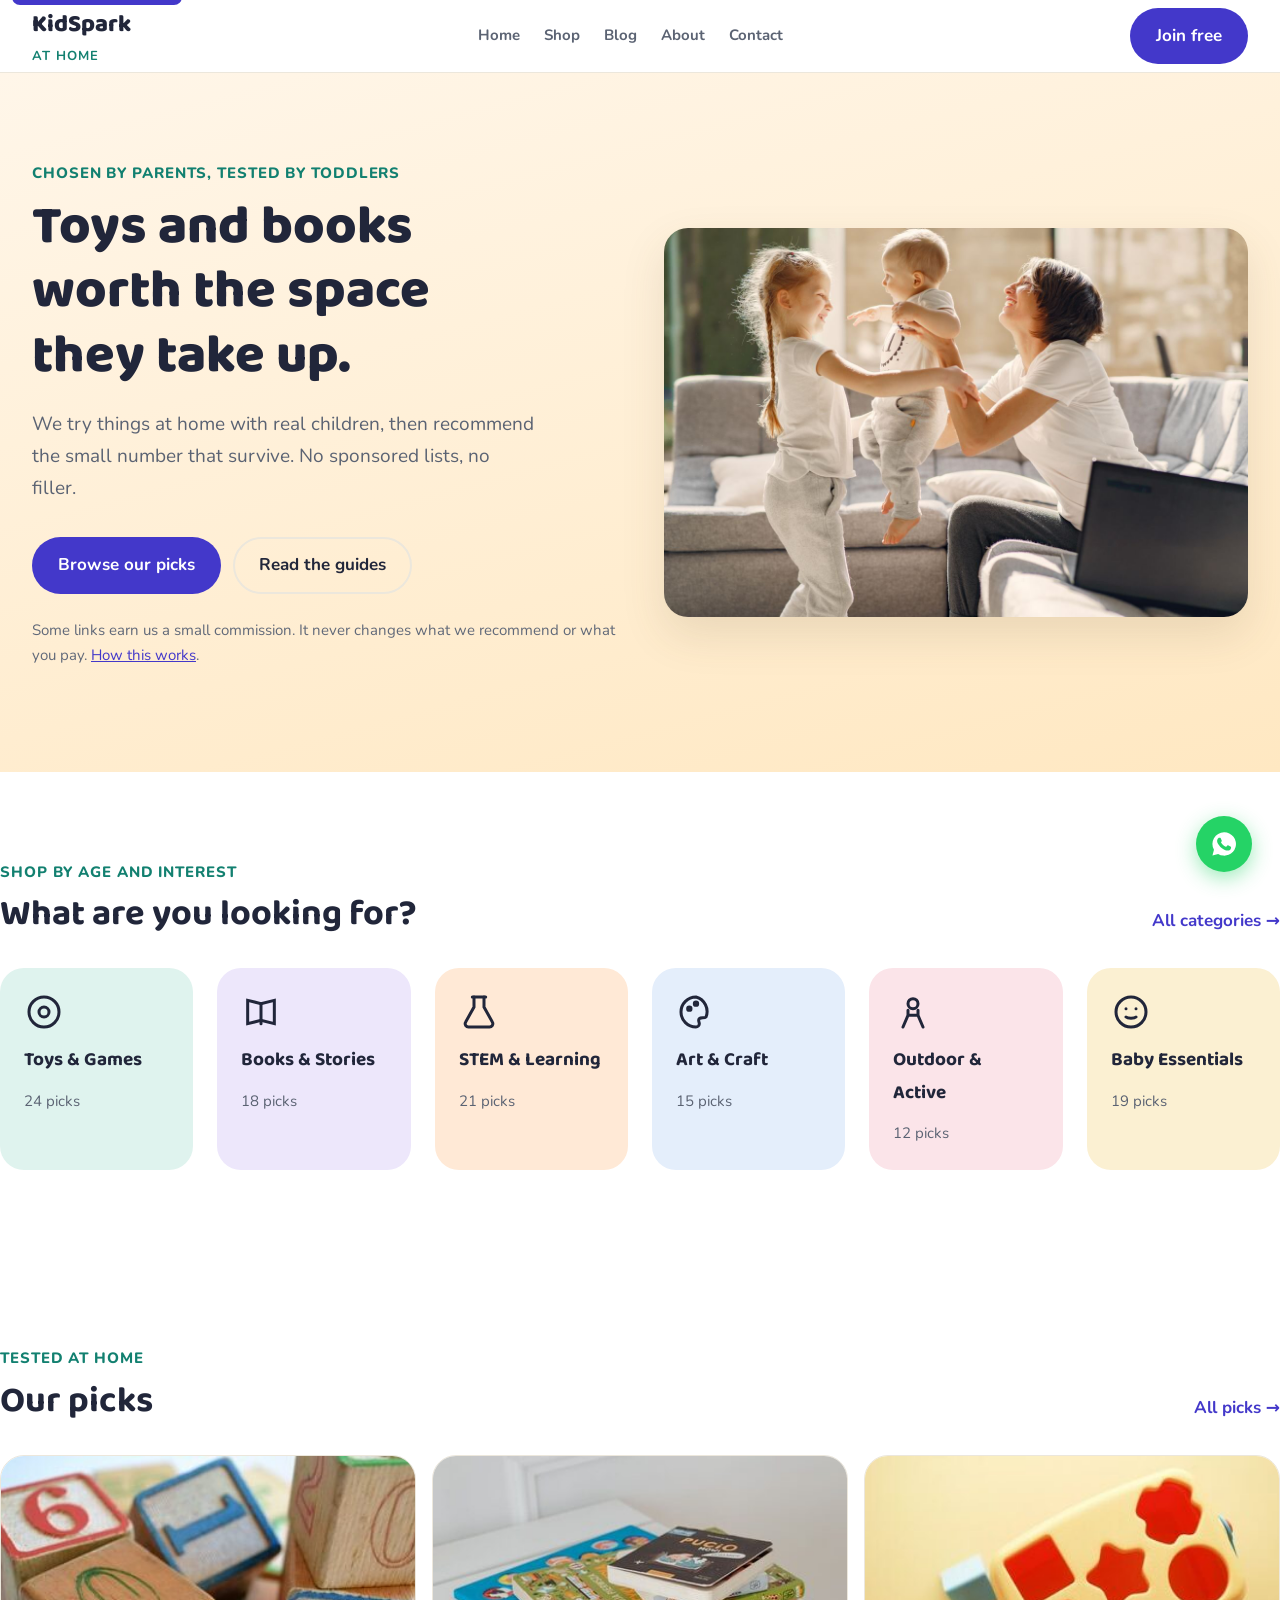
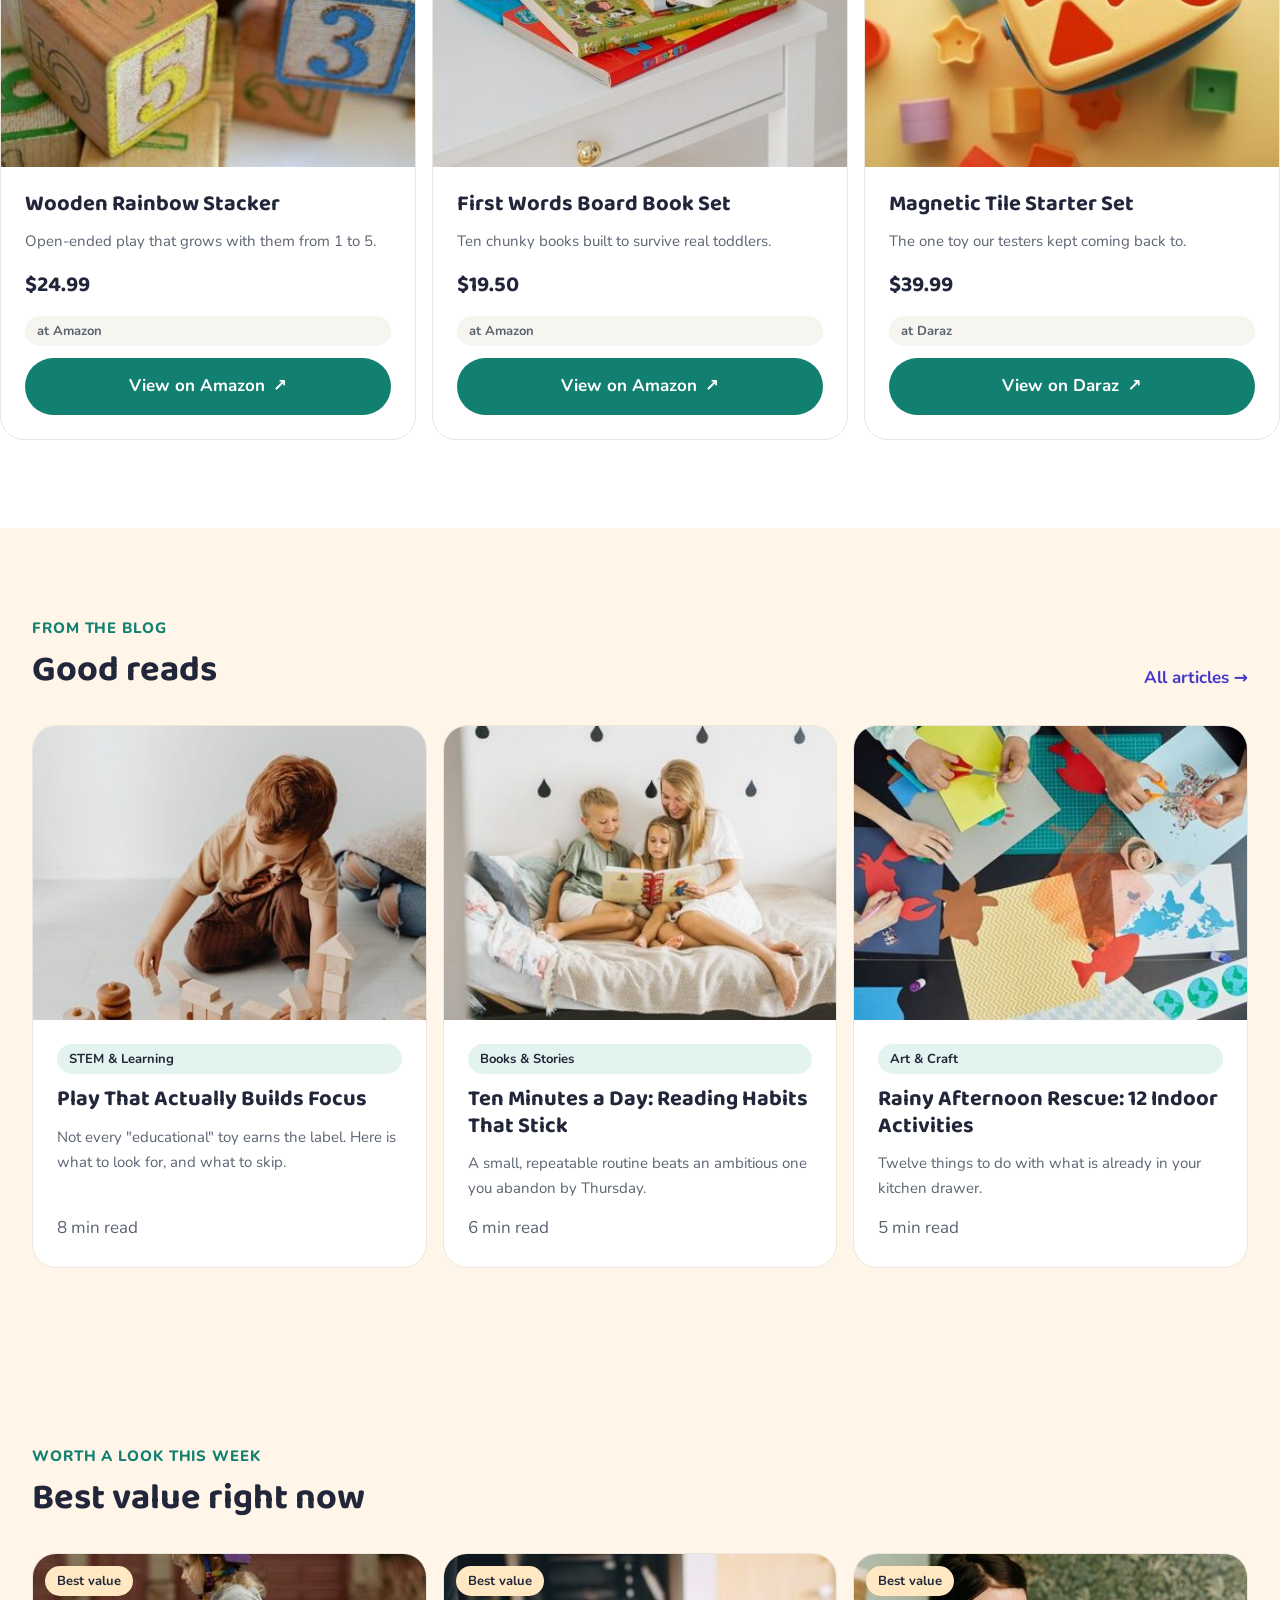
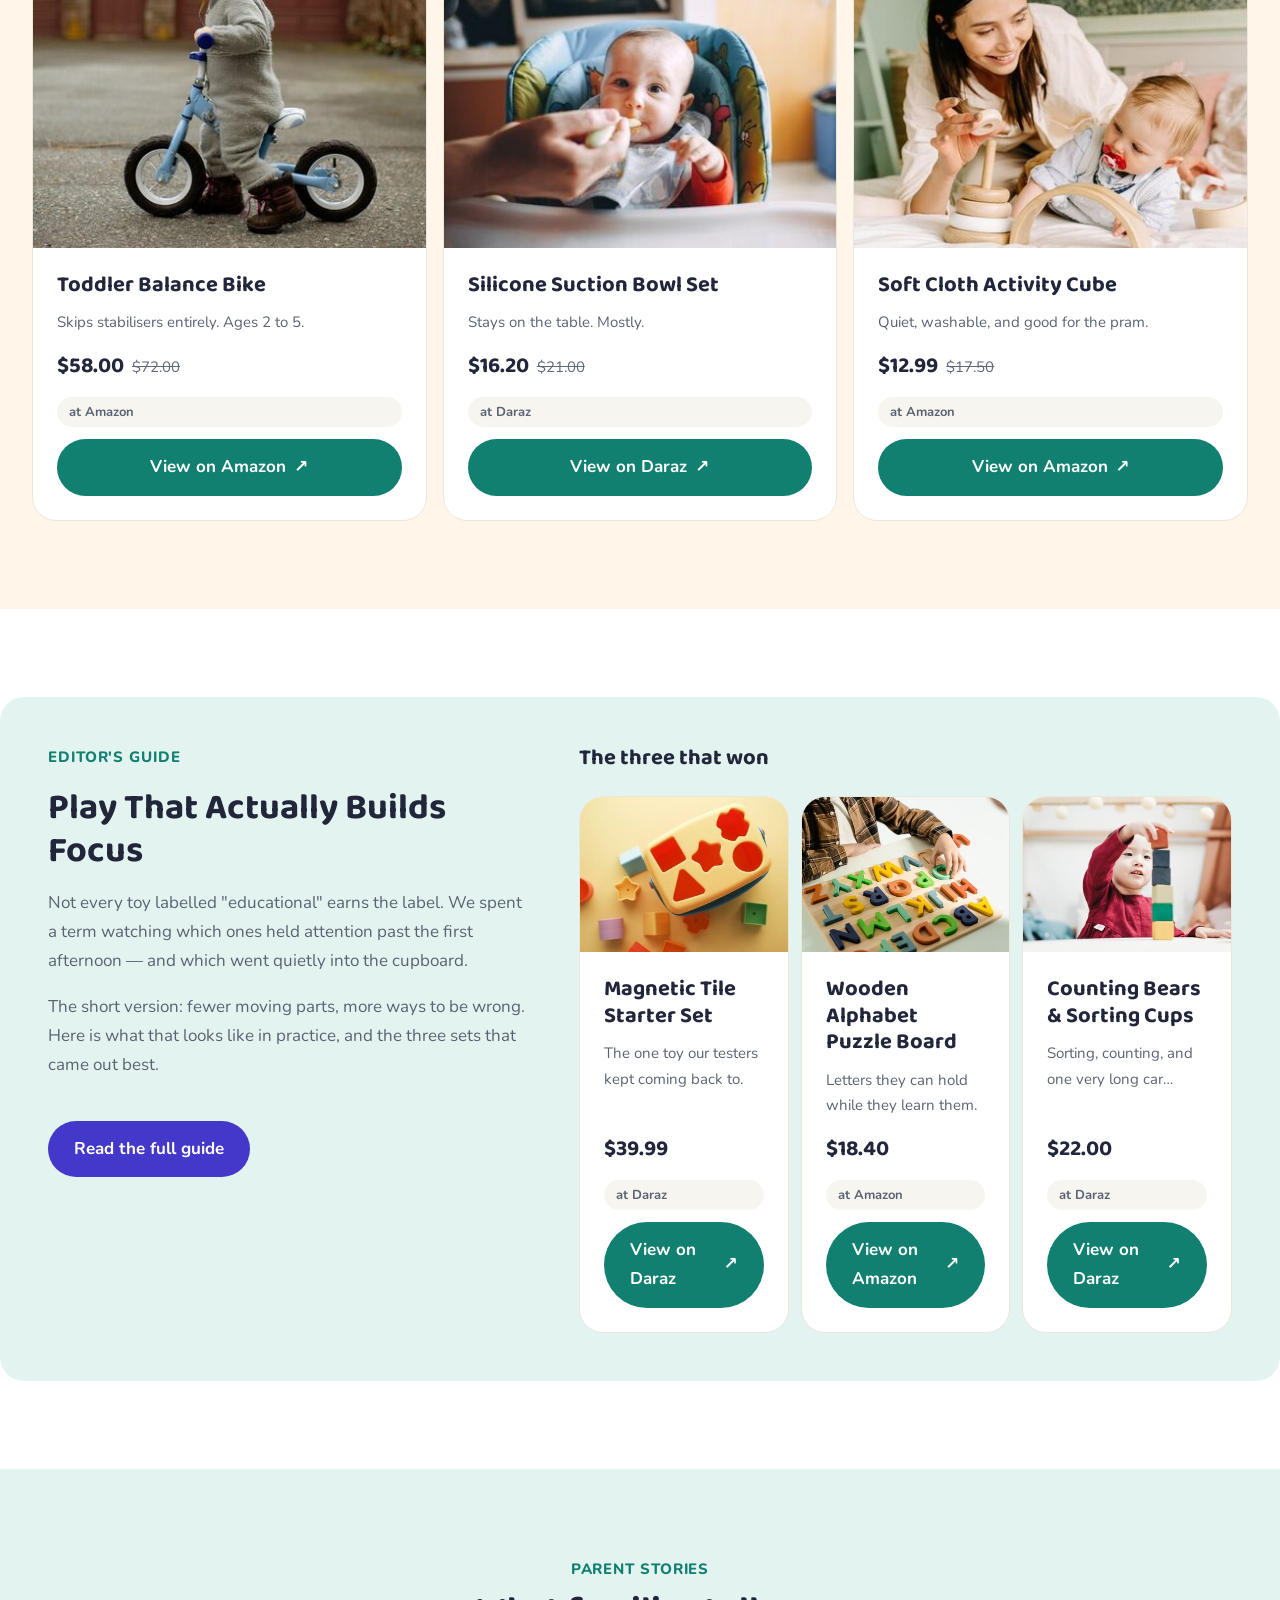
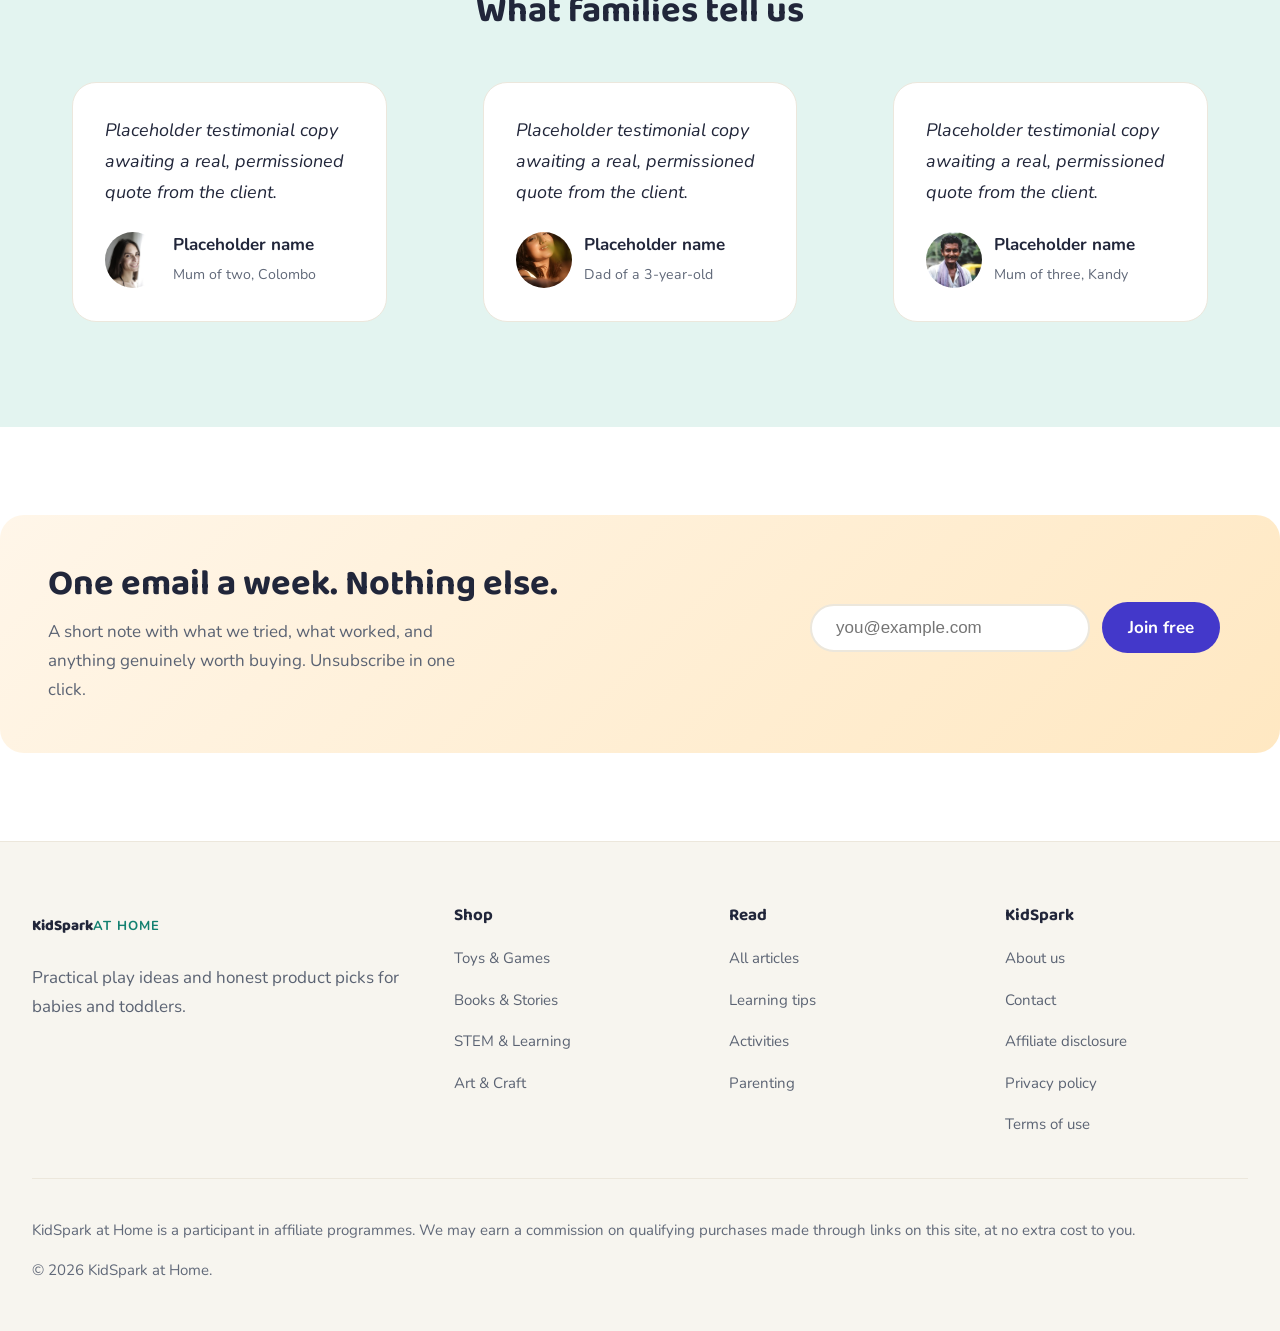
==== index.html @ fc3ece1e "feat: article detail pages and terms of use; fix dead /blog/ links" ====
<!DOCTYPE html>
<html lang="en">
<head>
<meta charset="utf-8">
<meta name="viewport" content="width=device-width, initial-scale=1">
<title>KidSpark at Home — Toys, Books and Ideas Parents Actually Trust</title>
<meta name="description" content="Hand-picked toys, books and learning kits for babies and toddlers, chosen and tested by parents. Plus practical play and routine guides.">
<link rel="preconnect" href="https://fonts.googleapis.com">
<link rel="preconnect" href="https://fonts.gstatic.com" crossorigin>
<link href="https://fonts.googleapis.com/css2?family=Baloo+2:wght@500;600;700;800&family=Nunito:ital,wght@0,400;0,500;0,600;0,700;0,800;1,400;1,600&display=swap" rel="stylesheet">
<link rel="stylesheet" href="assets/css/kidspark.css">
<script type="module" src="assets/js/app.js"></script>
</head>
<body>

<a class="ks-skip" href="#main">Skip to content</a>

<header class="ks-header"></header>

<main id="main">

  <section class="ks-hero">
    <div class="ks-wrap ks-hero__grid">
      <div class="ks-hero__copy">
        <p class="ks-hero__eyebrow">Chosen by parents, tested by toddlers</p>
        <h1>Toys and books<br>worth the space<br>they take up.</h1>
        <p class="ks-hero__sub">
          We try things at home with real children, then recommend the small
          number that survive. No sponsored lists, no filler.
        </p>
        <div class="ks-hero__btns">
          <a class="ks-btn ks-btn--primary" href="#picks">Browse our picks</a>
          <a class="ks-btn ks-btn--outline" href="#picks">Read the guides</a>
        </div>
        <p class="ks-hero__disclosure">
          Some links earn us a small commission. It never changes what we recommend
          or what you pay. <a href="disclosure.html">How this works</a>.
        </p>
      </div>
      <div class="ks-hero__media">
        <img src="assets/images/hero/hero-play.jpg"
             srcset="assets/images/hero/hero-play-400.jpg 400w, assets/images/hero/hero-play.jpg 1200w"
             sizes="(max-width: 860px) 100vw, 600px"
             alt="A mother and her toddler playing together with wooden toys on a rug"
             width="1200" height="800" fetchpriority="high">
      </div>
    </div>
  </section>

  <section class="ks-section ks-wrap" id="categories">
    <div class="ks-section-head">
      <div>
        <p class="ks-section-head__eyebrow">Shop by age and interest</p>
        <h2>What are you looking for?</h2>
      </div>
      <a class="ks-section-head__link" href="shop.html">All categories →</a>
    </div>
    <div class="ks-grid ks-grid--cats" id="ks-categories"></div>
  </section>

  <section class="ks-section ks-wrap" id="picks">
    <div class="ks-section-head">
      <div>
        <p class="ks-section-head__eyebrow">Tested at home</p>
        <h2>Our picks</h2>
      </div>
      <a class="ks-section-head__link" href="shop.html">All picks &rarr;</a>
    </div>
    <div class="ks-grid ks-grid--3" id="ks-picks"></div>
  </section>

  <section class="ks-section ks-section--soft" id="reads">
    <div class="ks-wrap">
      <div class="ks-section-head">
        <div>
          <p class="ks-section-head__eyebrow">From the blog</p>
          <h2>Good reads</h2>
        </div>
        <a class="ks-section-head__link" href="blog.html">All articles &rarr;</a>
      </div>
      <div class="ks-grid ks-grid--3" id="ks-reads"></div>
    </div>
  </section>

  <section class="ks-section ks-section--soft" id="deals">
    <div class="ks-wrap">
      <div class="ks-section-head">
        <div>
          <p class="ks-section-head__eyebrow">Worth a look this week</p>
          <h2>Best value right now</h2>
        </div>
      </div>
      <div class="ks-grid ks-grid--3" id="ks-deals"></div>
    </div>
  </section>

  <section class="ks-section ks-wrap" id="guide">
    <div class="ks-guide">
      <article class="ks-guide__feature">
        <p class="ks-section-head__eyebrow">Editor's guide</p>
        <h2>Play That Actually Builds Focus</h2>
        <p>
          Not every toy labelled "educational" earns the label. We spent a term
          watching which ones held attention past the first afternoon — and
          which went quietly into the cupboard.
        </p>
        <p>
          The short version: fewer moving parts, more ways to be wrong. Here is
          what that looks like in practice, and the three sets that came out best.
        </p>
        <a class="ks-btn ks-btn--primary" href="blog-post.html?slug=stem-toys-that-build-focus">
          Read the full guide
        </a>
      </article>
      <div class="ks-guide__picks">
        <h3>The three that won</h3>
        <div class="ks-grid ks-grid--3" id="ks-guide-picks"></div>
      </div>
    </div>
  </section>

  <section class="ks-section ks-section--mint" id="testimonials">
    <div class="ks-wrap">
      <div class="ks-section-head ks-section-head--center">
        <div>
          <p class="ks-section-head__eyebrow">Parent stories</p>
          <h2>What families tell us</h2>
        </div>
      </div>
      <div class="ks-grid ks-grid--3" id="ks-testimonials"></div>
    </div>
  </section>

  <section class="ks-section ks-wrap" id="newsletter">
    <div class="ks-news">
      <div class="ks-news__copy">
        <h2>One email a week. Nothing else.</h2>
        <p>
          A short note with what we tried, what worked, and anything genuinely
          worth buying. Unsubscribe in one click.
        </p>
      </div>
      <form class="ks-news__form" id="ks-news-form" novalidate>
        <label class="ks-sr-only" for="ks-news-email">Your email address</label>
        <input class="ks-news__input" id="ks-news-email" type="email" name="email"
               placeholder="you@example.com" required autocomplete="email">
        <button class="ks-btn ks-btn--primary" type="submit">Join free</button>
        <p class="ks-news__note" id="ks-news-note" role="status"></p>
      </form>
    </div>
  </section>

</main>

<footer class="ks-footer"></footer>


</body>
</html>
---- assets/css/kidspark.css ----
/* ============================================================
   KidSpark at Home — design system
   Tokens first. Components below reference tokens only.
   ============================================================ */

:root {
  /* Brand */
  --ks-indigo:       #4338CA;
  --ks-indigo-dark:  #3326A8;
  --ks-teal:         #128070;
  --ks-teal-dark:    #0E6457;

  /* Surfaces */
  --ks-cream:  #FFF6E9;
  --ks-amber:  #FFE8C2;
  --ks-mint:   #E3F4F0;
  --ks-sand:   #F7F5EF;
  --ks-white:  #FFFFFF;
  --ks-border: #ECE7DC;

  /* Category pastels */
  --ks-pastel-mint:   #DFF3EE;
  --ks-pastel-lilac:  #EDE7FB;
  --ks-pastel-peach:  #FFE9D6;
  --ks-pastel-sky:    #E4EEFB;
  --ks-pastel-blush:  #FBE4E9;
  --ks-pastel-butter: #FBF0D2;

  /* Text */
  --ks-ink:   #21263A;
  --ks-body:  #5B6373;
  --ks-muted: #616979;

  /* Functional — not brand, not retail */
  --ks-error:    #B3261E;  /* form validation only; 4.5:1 on white */
  --ks-whatsapp: #25D366;  /* WhatsApp's own brand green, fixed by them */

  /* Type */
  --ks-font-head: 'Baloo 2', system-ui, sans-serif;
  --ks-font-body: 'Nunito', system-ui, sans-serif;
  --ks-text-h1:    clamp(34px, 5vw, 54px);
  --ks-text-h2:    clamp(26px, 3.4vw, 36px);
  --ks-text-h3:    22px;
  --ks-text-body:  17px;
  --ks-text-small: 15px;
  --ks-text-tiny:  13px;
  --ks-leading:    1.7;

  /* Space — 4px base */
  --ks-s1: 4px;   --ks-s2: 8px;   --ks-s3: 12px;  --ks-s4: 16px;
  --ks-s5: 24px;  --ks-s6: 32px;  --ks-s7: 48px;  --ks-s8: 64px;
  --ks-s9: 88px;

  /* Shape */
  --ks-radius-card: 24px;
  --ks-radius-img:  18px;
  --ks-radius-pill: 999px;

  /* Soft, warm-tinted shadows */
  --ks-shadow-sm: 0 4px 14px rgba(91, 76, 46, 0.07);
  --ks-shadow-md: 0 10px 28px rgba(91, 76, 46, 0.10);
  --ks-shadow-lg: 0 18px 44px rgba(91, 76, 46, 0.13);

  /* Layout */
  --ks-container: 1280px;
  --ks-gutter: 32px;

  --ks-tap: 48px;
  --ks-ease: cubic-bezier(.22,.61,.36,1);
}

*, *::before, *::after { box-sizing: border-box; }
html, body { margin: 0; padding: 0; }

body {
  font-family: var(--ks-font-body);
  font-size: var(--ks-text-body);
  line-height: var(--ks-leading);
  color: var(--ks-body);
  background: var(--ks-white);
  -webkit-font-smoothing: antialiased;
}

h1, h2, h3, h4, h5, h6 {
  font-family: var(--ks-font-head);
  color: var(--ks-ink);
  line-height: 1.2;
  margin: 0;
}
h1 { font-size: var(--ks-text-h1); font-weight: 800; }
h2 { font-size: var(--ks-text-h2); font-weight: 700; }
h3 { font-size: var(--ks-text-h3); font-weight: 700; }

a { color: inherit; text-decoration: none; }
img { max-width: 100%; height: auto; display: block; }
::selection { background: var(--ks-amber); }

:focus-visible {
  outline: 3px solid var(--ks-indigo);
  outline-offset: 3px;
  border-radius: var(--ks-s1);
}

.ks-wrap {
  max-width: var(--ks-container);
  margin: 0 auto;
  padding: 0 var(--ks-gutter);
}

.ks-sr-only {
  position: absolute; width: 1px; height: 1px;
  padding: 0; margin: -1px; overflow: hidden;
  clip: rect(0 0 0 0); white-space: nowrap; border: 0;
}

/* ---------- Buttons: three variants, one shape ---------- */

.ks-btn {
  display: inline-flex; align-items: center; justify-content: center;
  gap: var(--ks-s2);
  min-height: var(--ks-tap);
  padding: var(--ks-s3) var(--ks-s5);
  border-radius: var(--ks-radius-pill);
  font-family: var(--ks-font-body);
  font-size: var(--ks-text-body);
  font-weight: 700;
  border: 2px solid transparent;
  cursor: pointer;
  transition: background-color .2s var(--ks-ease),
              border-color .2s var(--ks-ease),
              color .2s var(--ks-ease),
              transform .2s var(--ks-ease);
}
.ks-btn:active { transform: translateY(1px); }
.ks-btn:disabled { opacity: .5; cursor: not-allowed; transform: none; }

.ks-btn--primary { background: var(--ks-indigo); color: var(--ks-white); }
.ks-btn--primary:hover:not(:disabled) { background: var(--ks-indigo-dark); }

.ks-btn--outline {
  background: transparent; color: var(--ks-ink);
  border-color: var(--ks-border);
}
.ks-btn--outline:hover:not(:disabled) {
  border-color: var(--ks-indigo); color: var(--ks-indigo);
}

/* Merchant = outbound affiliate links ONLY. Never used elsewhere. */
.ks-btn--merchant { background: var(--ks-teal); color: var(--ks-white); }
.ks-btn--merchant:hover:not(:disabled) { background: var(--ks-teal-dark); }

.ks-btn--block { width: 100%; }

/* ---------- Cards ---------- */

.ks-card {
  background: var(--ks-white);
  border: 1px solid var(--ks-border);
  border-radius: var(--ks-radius-card);
  overflow: hidden;
  display: flex; flex-direction: column;
  transition: box-shadow .25s var(--ks-ease), transform .25s var(--ks-ease);
}
.ks-card:hover { box-shadow: var(--ks-shadow-md); transform: translateY(-3px); }
.ks-card__media { position: relative; aspect-ratio: 4 / 3; background: var(--ks-sand); }
.ks-card__media img { width: 100%; height: 100%; object-fit: cover; }
.ks-card__body { padding: var(--ks-s5); display: flex; flex-direction: column; gap: var(--ks-s3); flex: 1; }
.ks-card__title { font-size: var(--ks-text-h3); }
.ks-card__blurb { font-size: var(--ks-text-small); margin: 0; }
.ks-card__foot { margin-top: auto; display: flex; flex-direction: column; gap: var(--ks-s3); }

/* ---------- Badges ---------- */

.ks-badge {
  display: inline-flex; align-items: center; gap: var(--ks-s1);
  padding: var(--ks-s1) var(--ks-s3);
  border-radius: var(--ks-radius-pill);
  font-size: var(--ks-text-tiny); font-weight: 700;
  background: var(--ks-mint); color: var(--ks-ink);
}
.ks-badge--merchant { background: var(--ks-sand); color: var(--ks-body); }
.ks-badge--value    { background: var(--ks-amber); color: var(--ks-ink); }
.ks-badge--float    { position: absolute; top: var(--ks-s3); left: var(--ks-s3); }

/* ---------- Price ---------- */

.ks-price { display: flex; align-items: baseline; gap: var(--ks-s2); }
.ks-price__now { font-family: var(--ks-font-head); font-size: 22px; font-weight: 700; color: var(--ks-ink); }
.ks-price__was { font-size: var(--ks-text-small); color: var(--ks-muted); text-decoration: line-through; }

/* ---------- Section heading ---------- */

.ks-section-head {
  display: flex; align-items: flex-end; justify-content: space-between;
  gap: var(--ks-s4); margin-bottom: var(--ks-s6);
}
.ks-section-head__eyebrow {
  font-size: var(--ks-text-small); font-weight: 800;
  color: var(--ks-teal); text-transform: uppercase; letter-spacing: .06em;
  margin: 0 0 var(--ks-s2);
}
.ks-section-head__link { font-weight: 700; color: var(--ks-indigo); white-space: nowrap; }
.ks-section-head__link:hover { color: var(--ks-indigo-dark); }

/* ---------- Category cards ---------- */

.ks-cat-card {
  display: flex; flex-direction: column; gap: var(--ks-s3);
  padding: var(--ks-s5);
  min-height: 148px;
  border-radius: var(--ks-radius-card);
  color: var(--ks-ink);
  transition: box-shadow .25s var(--ks-ease), transform .25s var(--ks-ease);
}
.ks-cat-card:hover { box-shadow: var(--ks-shadow-md); transform: translateY(-3px); }
.ks-cat-card__name { font-family: var(--ks-font-head); font-size: 19px; font-weight: 700; }
.ks-cat-card__count { font-size: var(--ks-text-small); color: var(--ks-body); }
.ks-cat-card__icon { width: 40px; height: 40px; }

.ks-cat-card--mint   { background: var(--ks-pastel-mint); }
.ks-cat-card--lilac  { background: var(--ks-pastel-lilac); }
.ks-cat-card--peach  { background: var(--ks-pastel-peach); }
.ks-cat-card--sky    { background: var(--ks-pastel-sky); }
.ks-cat-card--blush  { background: var(--ks-pastel-blush); }
.ks-cat-card--butter { background: var(--ks-pastel-butter); }

/* ---------- Empty state ---------- */

.ks-empty {
  padding: var(--ks-s7) var(--ks-s5);
  text-align: center;
  color: var(--ks-muted);
  background: var(--ks-sand);
  border-radius: var(--ks-radius-card);
}

/* ---------- Motion ---------- */

@keyframes ksFloat { 0%,100% { transform: translateY(0); } 50% { transform: translateY(-8px); } }
.ks-float { animation: ksFloat 6s ease-in-out infinite; }

@media (prefers-reduced-motion: reduce) {
  *, *::before, *::after {
    animation-duration: .001ms !important;
    animation-iteration-count: 1 !important;
    transition-duration: .001ms !important;
    scroll-behavior: auto !important;
  }
}

/* ============================================================
   Page shell — header, hero, footer
   ============================================================ */

/* ---------- Skip link ---------- */

.ks-skip {
  position: absolute;
  top: -48px;
  left: var(--ks-s3);
  z-index: 100;
  background: var(--ks-indigo);
  color: var(--ks-white);
  padding: var(--ks-s3) var(--ks-s5);
  border-radius: var(--ks-s2);
  font-weight: 700;
  transition: top .2s var(--ks-ease);
}
.ks-skip:focus {
  top: var(--ks-s3);
}

/* ---------- Header ---------- */

.ks-header {
  position: sticky;
  top: 0;
  z-index: 50;
  background: rgba(255, 255, 255, .86);
  backdrop-filter: saturate(1.4) blur(10px);
  border-bottom: 1px solid var(--ks-border);
}

.ks-header__inner {
  display: flex;
  align-items: center;
  justify-content: space-between;
  min-height: 72px;
  gap: var(--ks-s5);
}

.ks-logo {
  display: inline-flex;
  flex-direction: column;
  font-family: var(--ks-font-head);
  font-size: 24px;
  font-weight: 800;
  color: var(--ks-ink);
}
.ks-logo span {
  font-family: var(--ks-font-body);
  font-size: 13px;
  font-weight: 700;
  color: var(--ks-teal);
  text-transform: uppercase;
  letter-spacing: .08em;
}

.ks-header__actions {
  display: flex;
  align-items: center;
  gap: var(--ks-s4);
}

.ks-nav {
  display: flex;
  align-items: center;
  gap: var(--ks-s5);
  font-weight: 700;
  font-size: var(--ks-text-small);
}
.ks-nav__link:hover { color: var(--ks-indigo); }

.ks-hamburger {
  display: none;
  align-items: center;
  justify-content: center;
  flex-direction: column;
  gap: 5px;
  width: var(--ks-tap);
  height: var(--ks-tap);
  background: transparent;
  border: none;
  cursor: pointer;
}
.ks-hamburger span {
  display: block;
  width: 22px;
  height: 2px;
  background: var(--ks-ink);
}

/* The [hidden] attribute must win, and the mobile nav must never exist
   on desktop at all — otherwise it renders as a second vertical menu
   underneath the horizontal one. */
.ks-mobile-nav { display: none; }
.ks-mobile-nav[hidden] { display: none !important; }

@media (max-width: 860px) {
  .ks-mobile-nav:not([hidden]) {
    display: flex;
    flex-direction: column;
    padding: var(--ks-s4);
    border-top: 1px solid var(--ks-border);
    background: var(--ks-white);
  }
}
.ks-mobile-nav .ks-nav__link {
  display: flex;
  align-items: center;
  min-height: var(--ks-tap);
}

/* ---------- Hero ---------- */

.ks-hero {
  background: linear-gradient(165deg, var(--ks-cream) 0%, var(--ks-amber) 100%);
  padding: var(--ks-s9) 0;
  overflow: hidden;
}

.ks-hero__grid {
  display: grid;
  grid-template-columns: 1fr 1fr;
  gap: var(--ks-s7);
  align-items: center;
}

.ks-hero__eyebrow {
  font-size: var(--ks-text-small);
  font-weight: 800;
  color: var(--ks-teal);
  text-transform: uppercase;
  letter-spacing: .06em;
  margin: 0 0 var(--ks-s2);
}

.ks-hero__sub {
  font-size: 19px;
  max-width: 46ch;
}

.ks-hero__btns {
  display: flex;
  gap: var(--ks-s3);
  margin-top: var(--ks-s6);
}

.ks-hero__disclosure {
  font-size: var(--ks-text-small);
  color: var(--ks-muted);
  margin-top: var(--ks-s5);
}
.ks-hero__disclosure a {
  color: var(--ks-indigo);
  text-decoration: underline;
}

.ks-hero__media img {
  border-radius: var(--ks-radius-card);
  box-shadow: var(--ks-shadow-lg);
}

/* ---------- Footer ---------- */

.ks-footer {
  background: var(--ks-sand);
  border-top: 1px solid var(--ks-border);
  padding: var(--ks-s8) 0 var(--ks-s6);
}

.ks-footer__grid {
  display: grid;
  grid-template-columns: 1.6fr 1fr 1fr 1fr;
  gap: var(--ks-s6);
}
.ks-footer__grid h4 {
  font-family: var(--ks-font-head);
  font-size: 17px;
  margin-bottom: var(--ks-s3);
}
.ks-footer__grid a {
  display: block;
  padding: var(--ks-s2) 0;
  font-size: var(--ks-text-small);
}
.ks-footer__grid a:hover { color: var(--ks-indigo); }

.ks-footer__base {
  border-top: 1px solid var(--ks-border);
  margin-top: var(--ks-s6);
  padding-top: var(--ks-s5);
  font-size: var(--ks-text-small);
  color: var(--ks-muted);
}

/* ---------- WhatsApp float button ---------- */

.ks-wa {
  position: fixed;
  right: 28px;
  bottom: 28px;
  width: 56px;
  height: 56px;
  border-radius: 50%;
  background: var(--ks-whatsapp);
  display: flex;
  align-items: center;
  justify-content: center;
  box-shadow: 0 6px 20px rgba(37, 211, 102, .45);
  transition: transform .2s var(--ks-ease);
}
.ks-wa:hover { transform: scale(1.08); }

@media (max-width: 1080px) {
  .ks-footer__grid { grid-template-columns: 1.4fr 1fr 1fr; }
  .ks-footer__grid > div:last-child { grid-column: span 3; }
}
@media (max-width: 860px) {
  .ks-nav { display: none; }
  .ks-hamburger { display: inline-flex; }
  .ks-hero__grid { grid-template-columns: 1fr; gap: var(--ks-s6); }
  .ks-hero { padding: var(--ks-s7) 0; }
}
@media (max-width: 600px) {
  :root { --ks-gutter: 20px; }
  .ks-hero__btns { flex-direction: column; }
  .ks-hero__btns > .ks-btn { width: 100%; }
  .ks-footer__grid { grid-template-columns: 1fr 1fr; }
  .ks-footer__grid > div:last-child { grid-column: span 2; }
}

/* ---------- Sections & grids (Task 5) ---------- */

.ks-section { padding: var(--ks-s9) 0; }
.ks-section--soft { background: var(--ks-cream); }
.ks-section--mint { background: var(--ks-mint); }

.ks-grid { display: grid; gap: var(--ks-s4); }
.ks-grid--cats { grid-template-columns: repeat(6, 1fr); gap: var(--ks-s5); }
.ks-grid--4    { grid-template-columns: repeat(4, 1fr); }
.ks-grid--3    { grid-template-columns: repeat(3, 1fr); }

/* ---------- Editor's guide split (Task 6) ---------- */

.ks-guide {
  display: grid;
  grid-template-columns: 1fr 1.35fr;
  gap: var(--ks-s7);
  align-items: start;
  background: var(--ks-mint);
  border-radius: var(--ks-radius-card);
  padding: var(--ks-s7);
}
.ks-guide__feature > * + * { margin-top: var(--ks-s4); }
.ks-guide__feature .ks-btn { margin-top: var(--ks-s5); }
.ks-guide__picks > h3 { margin-bottom: var(--ks-s5); }
.ks-guide__picks .ks-grid { gap: var(--ks-s3); }

/* ---------- Testimonials & newsletter (Task 7) ---------- */

.ks-section-head--center { justify-content: center; text-align: center; }

.ks-testimonial { padding: var(--ks-s6); gap: var(--ks-s5); background: var(--ks-white); }
.ks-testimonial:hover { transform: none; }
.ks-testimonial__quote {
  margin: 0; font-size: 18px; font-style: italic; color: var(--ks-ink);
}
.ks-testimonial__who { display: flex; align-items: center; gap: var(--ks-s3); }
.ks-testimonial__who img { width: 56px; height: 56px; border-radius: 50%; object-fit: cover; }
.ks-testimonial__who strong { display: block; color: var(--ks-ink); }
.ks-testimonial__who small { color: var(--ks-muted); }

.ks-news {
  display: flex; align-items: center; justify-content: space-between;
  gap: var(--ks-s7);
  background: linear-gradient(135deg, var(--ks-cream) 0%, var(--ks-amber) 100%);
  border-radius: var(--ks-radius-card);
  padding: var(--ks-s7);
}
.ks-news__copy p { max-width: 44ch; margin: var(--ks-s3) 0 0; }
.ks-news__form { display: flex; flex-wrap: wrap; gap: var(--ks-s3); align-items: center; }
.ks-news__input {
  min-height: var(--ks-tap);
  min-width: 280px;
  padding: 0 var(--ks-s5);
  font-size: var(--ks-text-body);
  border: 2px solid var(--ks-border);
  border-radius: var(--ks-radius-pill);
  background: var(--ks-white);
  color: var(--ks-ink);
}
.ks-news__input:focus { border-color: var(--ks-indigo); outline: none; }
.ks-news__note { flex-basis: 100%; margin: 0; font-size: var(--ks-text-small); }
.ks-news__note[data-state="error"]   { color: var(--ks-error); }
.ks-news__note[data-state="pending"] { color: var(--ks-body); }

/* ---------- Responsive for sections ---------- */

@media (max-width: 1080px) {
  .ks-grid--cats { grid-template-columns: repeat(3, 1fr); }
  .ks-grid--4    { grid-template-columns: repeat(2, 1fr); }
  .ks-guide      { grid-template-columns: 1fr; gap: var(--ks-s6); }
}
@media (max-width: 860px) {
  .ks-grid--3 { grid-template-columns: repeat(2, 1fr); }
  .ks-section { padding: var(--ks-s7) 0; }
  .ks-news { flex-direction: column; align-items: flex-start; padding: var(--ks-s6); }
}
@media (max-width: 600px) {
  .ks-grid--cats { grid-template-columns: repeat(2, 1fr); }
  .ks-grid--4, .ks-grid--3 { grid-template-columns: 1fr; }
  .ks-section-head { flex-direction: column; align-items: flex-start; }
  .ks-guide { padding: var(--ks-s5); }
  .ks-guide__picks .ks-grid { grid-template-columns: 1fr; }
  .ks-news__form { width: 100%; }
  .ks-news__input { width: 100%; min-width: 0; }
  .ks-news__form .ks-btn { width: 100%; }
}

/* Two lines of blurb, never more — keeps every card in a row the same height. */
.ks-card__blurb {
  display: -webkit-box;
  -webkit-line-clamp: 2;
  -webkit-box-orient: vertical;
  overflow: hidden;
}

/* ---------- Page header (inner pages) ---------- */

.ks-pagehead {
  background: linear-gradient(165deg, var(--ks-cream) 0%, var(--ks-amber) 100%);
  padding: var(--ks-s8) 0;
  text-align: center;
}
.ks-pagehead__sub { max-width: 56ch; margin: var(--ks-s4) auto 0; font-size: 19px; }

/* ---------- Filter chips (shop / blog) ---------- */

.ks-chips { display: flex; flex-wrap: wrap; gap: var(--ks-s3); margin-bottom: var(--ks-s7); }
.ks-chip {
  min-height: var(--ks-tap);
  padding: var(--ks-s2) var(--ks-s5);
  border-radius: var(--ks-radius-pill);
  border: 2px solid var(--ks-border);
  background: var(--ks-white);
  color: var(--ks-ink);
  font-family: var(--ks-font-body);
  font-size: var(--ks-text-small);
  font-weight: 700;
  cursor: pointer;
  transition: background-color .2s var(--ks-ease), border-color .2s var(--ks-ease), color .2s var(--ks-ease);
}
.ks-chip:hover { border-color: var(--ks-indigo); color: var(--ks-indigo); }
.ks-chip[aria-pressed="true"] { background: var(--ks-indigo); border-color: var(--ks-indigo); color: var(--ks-white); }
.ks-count { color: var(--ks-muted); font-size: var(--ks-text-small); margin-bottom: var(--ks-s5); }

/* ---------- Prose (about / privacy / disclosure) ---------- */

.ks-prose { max-width: 68ch; margin: 0 auto; }
.ks-prose h2 { margin-top: var(--ks-s7); }
.ks-prose h3 { margin-top: var(--ks-s6); }
.ks-prose p, .ks-prose li { font-size: var(--ks-text-body); }
.ks-prose ul { padding-left: var(--ks-s5); }
.ks-prose li { margin-bottom: var(--ks-s2); }

/* ---------- Contact form ---------- */

.ks-form { max-width: 560px; display: flex; flex-direction: column; gap: var(--ks-s5); }
.ks-field { display: flex; flex-direction: column; gap: var(--ks-s2); }
.ks-field > label { font-weight: 700; color: var(--ks-ink); font-size: var(--ks-text-small); }
.ks-field input, .ks-field textarea, .ks-field select {
  min-height: var(--ks-tap);
  padding: var(--ks-s3) var(--ks-s4);
  font-family: var(--ks-font-body);
  font-size: var(--ks-text-body);
  color: var(--ks-ink);
  background: var(--ks-white);
  border: 2px solid var(--ks-border);
  border-radius: var(--ks-radius-img);
}
.ks-field textarea { min-height: 148px; resize: vertical; }
.ks-field input:focus, .ks-field textarea:focus, .ks-field select:focus {
  border-color: var(--ks-indigo); outline: none;
}
.ks-field__error { color: var(--ks-error); font-size: var(--ks-text-small); min-height: 22px; }
.ks-form__note { font-size: var(--ks-text-small); }
.ks-form__note[data-state="error"] { color: var(--ks-error); }
.ks-form__note[data-state="ok"] { color: var(--ks-ink); font-weight: 700; }

/* ---------- 404 ---------- */

.ks-404 { text-align: center; padding: var(--ks-s9) 0; }
.ks-404__code {
  font-family: var(--ks-font-head);
  font-size: clamp(88px, 18vw, 180px);
  font-weight: 800;
  line-height: .9;
  color: var(--ks-indigo);
  margin: 0;
}
.ks-404__sub { max-width: 48ch; margin: var(--ks-s5) auto var(--ks-s6); font-size: 19px; }
.ks-404__links { display: flex; gap: var(--ks-s3); justify-content: center; flex-wrap: wrap; }

/* ---------- Responsive ---------- */

@media (max-width: 600px) {
  .ks-404__links > .ks-btn { width: 100%; }
}

/* ---------- Article detail page ---------- */

.ks-post__hero {
  background: linear-gradient(165deg, var(--ks-cream) 0%, var(--ks-amber) 100%);
  padding: var(--ks-s7) 0 0;
}
.ks-post__crumb { font-size: var(--ks-text-small); font-weight: 700; color: var(--ks-indigo); }
.ks-post__crumb:hover { color: var(--ks-indigo-dark); }
.ks-post__meta { display: flex; gap: var(--ks-s3); align-items: center; margin: var(--ks-s4) 0; }
.ks-post__title { margin: var(--ks-s3) 0 var(--ks-s5); max-width: 22ch; }
.ks-post__figure { margin: var(--ks-s6) 0 0; }
.ks-post__figure img {
  width: 100%; max-height: 480px; object-fit: cover;
  border-radius: var(--ks-radius-card) var(--ks-radius-card) 0 0;
}
.ks-post__body { padding: var(--ks-s7) 0; }
.ks-post__body p { max-width: 68ch; margin: 0 auto var(--ks-s5); font-size: 19px; }
.ks-post__notfound { text-align: center; padding: var(--ks-s9) 0; }

/* ---------- Terms page reuses .ks-prose from About/Privacy ---------- */
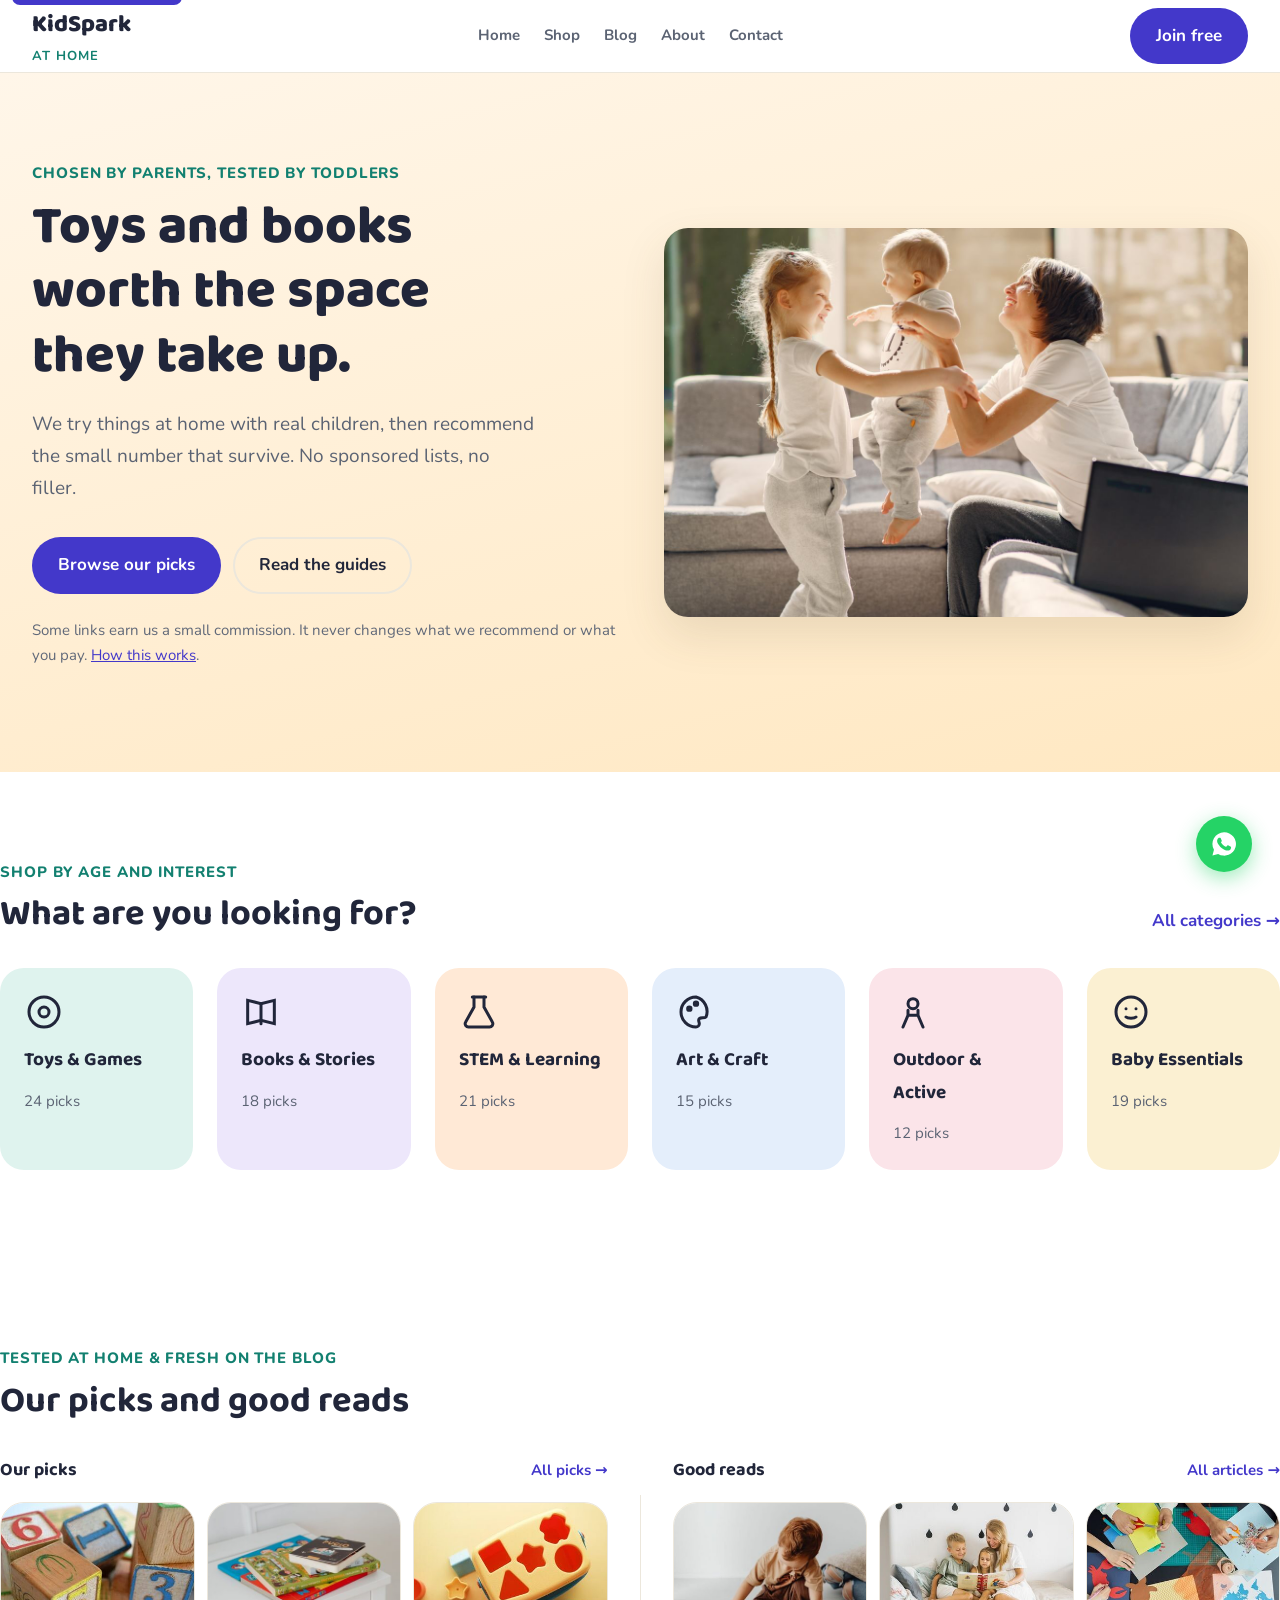
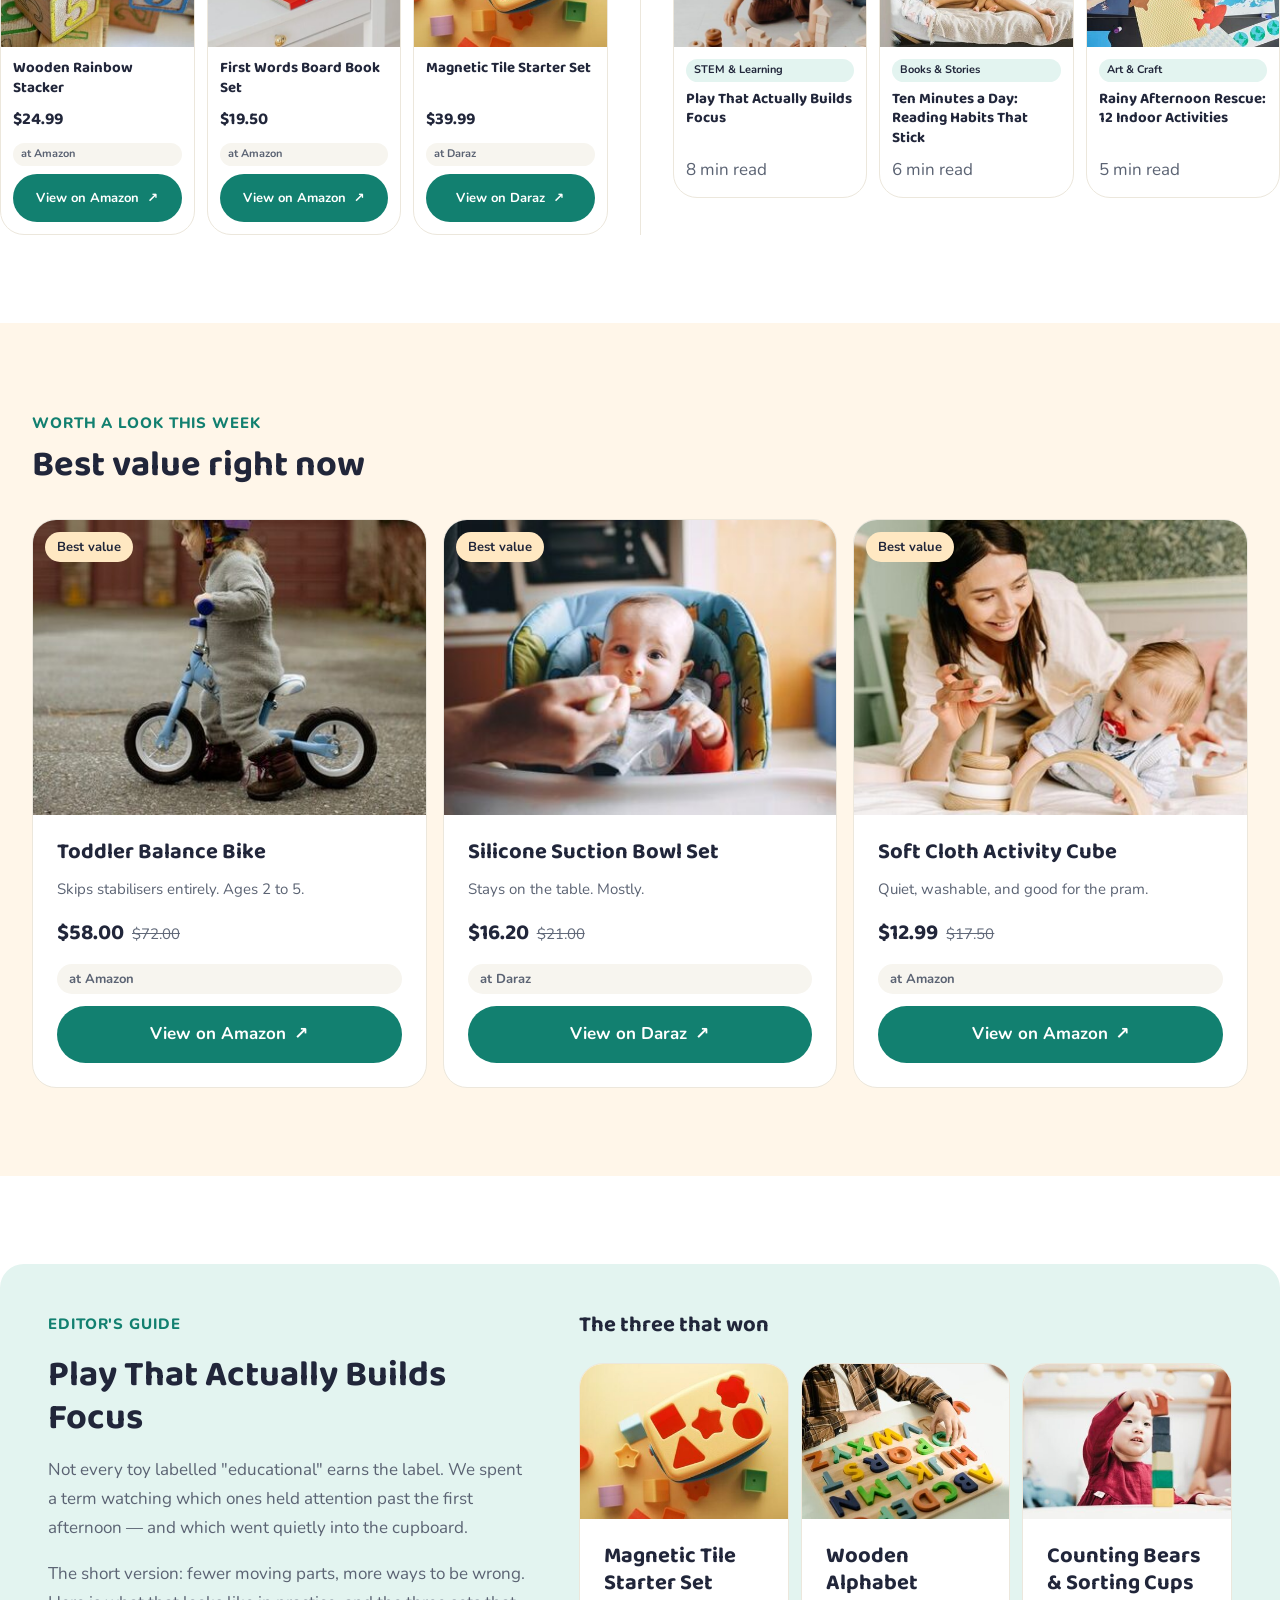
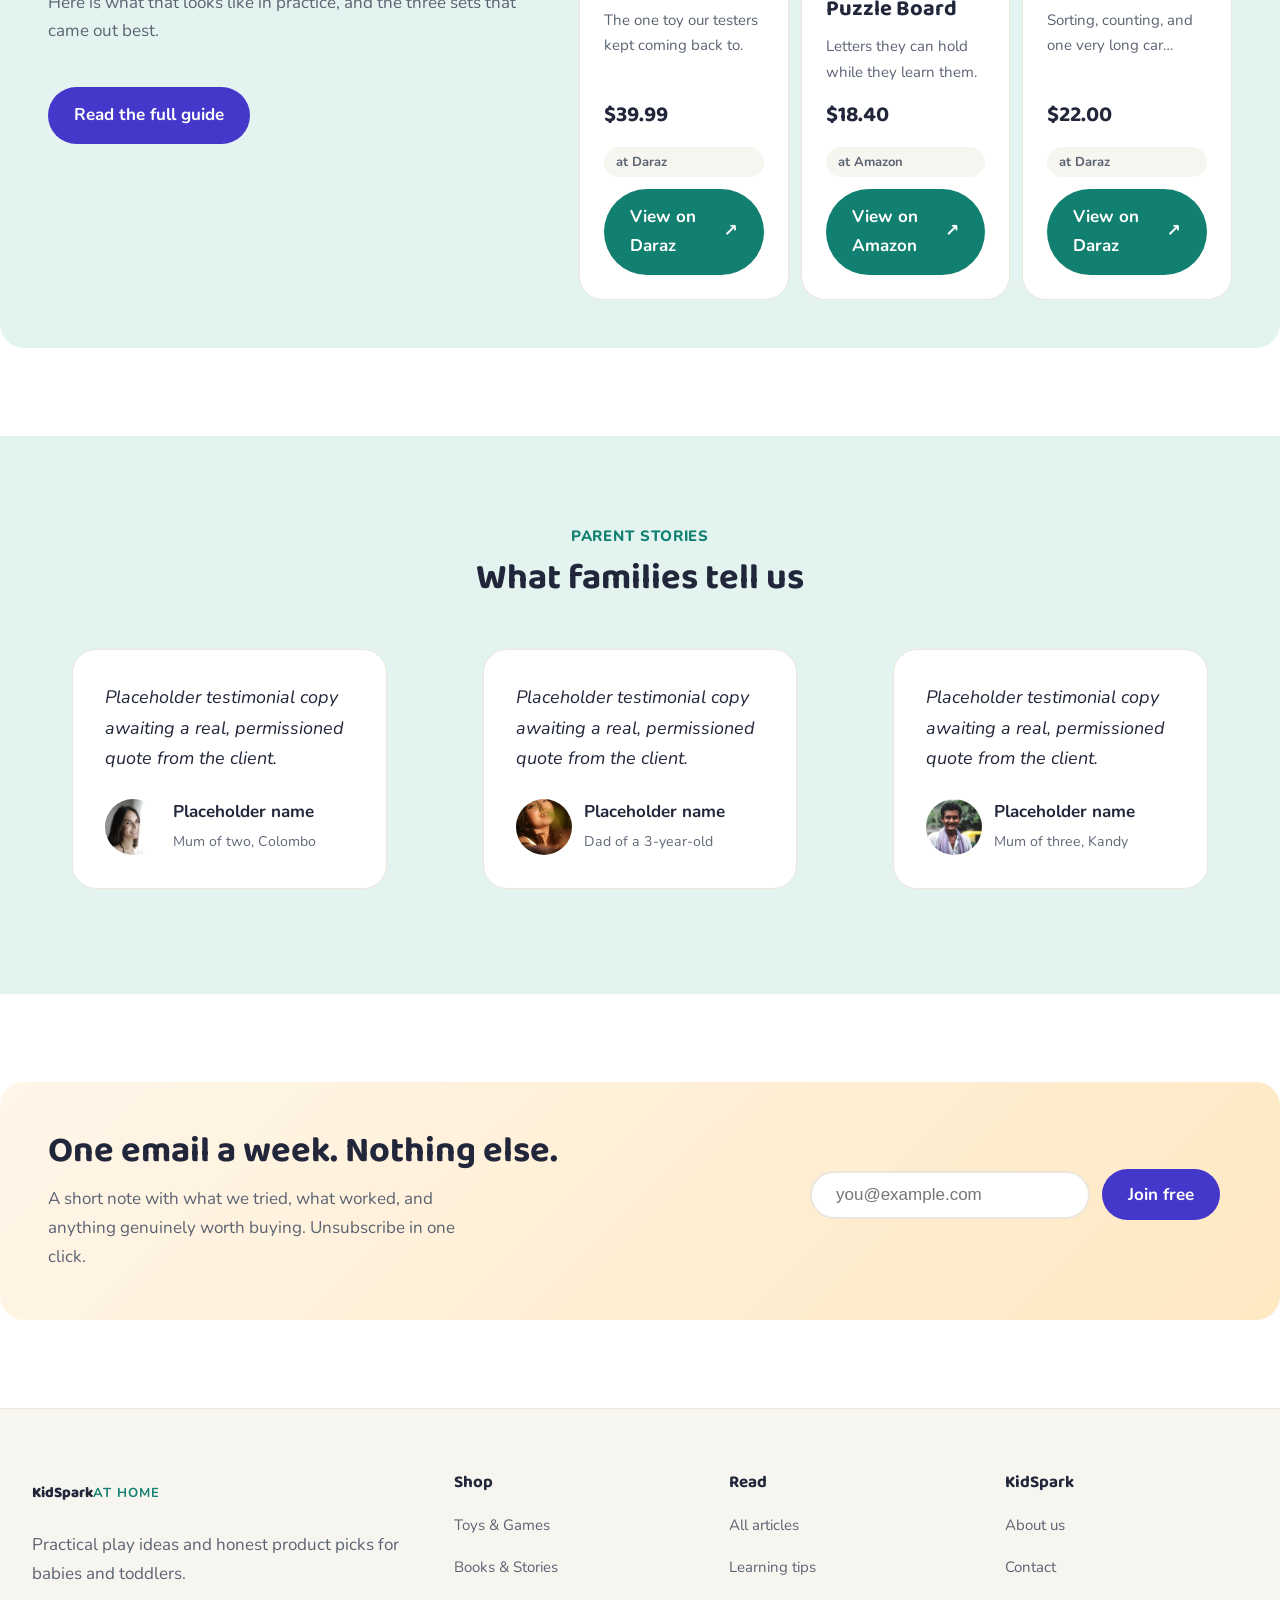
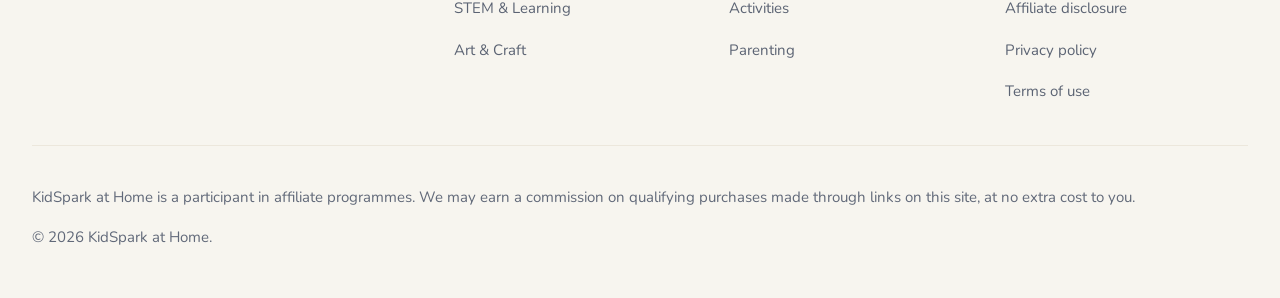
==== commit 6d5e4454: "fix: put all 6 picks and reads cards in one literal row" ====
--- a/index.html
+++ b/index.html
@@ -61,24 +61,20 @@
   <section class="ks-section ks-wrap" id="picks">
     <div class="ks-section-head">
       <div>
-        <p class="ks-section-head__eyebrow">Tested at home</p>
-        <h2>Our picks</h2>
+        <p class="ks-section-head__eyebrow">Tested at home &amp; fresh on the blog</p>
+        <h2>Our picks and good reads</h2>
       </div>
-      <a class="ks-section-head__link" href="shop.html">All picks &rarr;</a>
     </div>
-    <div class="ks-grid ks-grid--3" id="ks-picks"></div>
-  </section>
-
-  <section class="ks-section ks-section--soft" id="reads">
-    <div class="ks-wrap">
-      <div class="ks-section-head">
-        <div>
-          <p class="ks-section-head__eyebrow">From the blog</p>
-          <h2>Good reads</h2>
-        </div>
-        <a class="ks-section-head__link" href="blog.html">All articles &rarr;</a>
+    <div class="ks-row6">
+      <div class="ks-row6__group">
+        <p class="ks-row6__label">Our picks <a href="shop.html">All picks &rarr;</a></p>
+        <div class="ks-row6__cards" id="ks-picks"></div>
       </div>
-      <div class="ks-grid ks-grid--3" id="ks-reads"></div>
+      <div class="ks-row6__divider" aria-hidden="true"></div>
+      <div class="ks-row6__group">
+        <p class="ks-row6__label">Good reads <a href="blog.html">All articles &rarr;</a></p>
+        <div class="ks-row6__cards" id="ks-reads"></div>
+      </div>
     </div>
   </section>
 
--- a/assets/css/kidspark.css
+++ b/assets/css/kidspark.css
@@ -678,3 +678,44 @@
 .ks-post__notfound { text-align: center; padding: var(--ks-s9) 0; }
 
 /* ---------- Terms page reuses .ks-prose from About/Privacy ---------- */
+
+/* ============================================================
+   Row of six — picks and reads sharing one literal row.
+   Two groups of three, side by side, divided by a hairline.
+   ============================================================ */
+
+.ks-row6 {
+  display: flex;
+  align-items: stretch;
+  gap: var(--ks-s6);
+}
+.ks-row6__group { flex: 1 1 0; min-width: 0; }
+.ks-row6__label {
+  display: flex; align-items: baseline; justify-content: space-between;
+  font-family: var(--ks-font-head); font-weight: 700; font-size: 18px;
+  color: var(--ks-ink); margin: 0 0 var(--ks-s4);
+}
+.ks-row6__label a { font-family: var(--ks-font-body); font-weight: 700; font-size: var(--ks-text-small); color: var(--ks-indigo); }
+.ks-row6__label a:hover { color: var(--ks-indigo-dark); }
+.ks-row6__divider { width: 1px; background: var(--ks-border); align-self: stretch; margin-top: 40px; }
+.ks-row6__cards { display: grid; grid-template-columns: repeat(3, 1fr); gap: var(--ks-s3); }
+
+/* Compact card for the six-across row — same card, tighter content. */
+.ks-card--compact .ks-card__body { padding: var(--ks-s3); gap: var(--ks-s2); }
+.ks-card--compact .ks-card__title { font-size: 15px; line-height: 1.3; }
+.ks-card--compact .ks-card__blurb { display: none; }
+.ks-card--compact .ks-price__now { font-size: 17px; }
+.ks-card--compact .ks-badge { font-size: 11px; padding: 2px var(--ks-s2); }
+.ks-card--compact .ks-btn { min-height: var(--ks-tap); padding: 0 var(--ks-s3); font-size: 13px; width: 100%; }
+.ks-card--compact .ks-card__foot { gap: var(--ks-s2); }
+
+@media (max-width: 1080px) {
+  .ks-row6 { flex-direction: column; gap: var(--ks-s7); }
+  .ks-row6__divider { display: none; }
+  .ks-row6__cards { grid-template-columns: repeat(3, 1fr); }
+}
+@media (max-width: 600px) {
+  .ks-row6__cards { grid-template-columns: repeat(3, 1fr); gap: var(--ks-s2); }
+  .ks-card--compact .ks-card__title { font-size: 13px; }
+  .ks-card--compact .ks-btn { font-size: 11px; padding: 0 var(--ks-s2); min-height: var(--ks-tap); }
+}
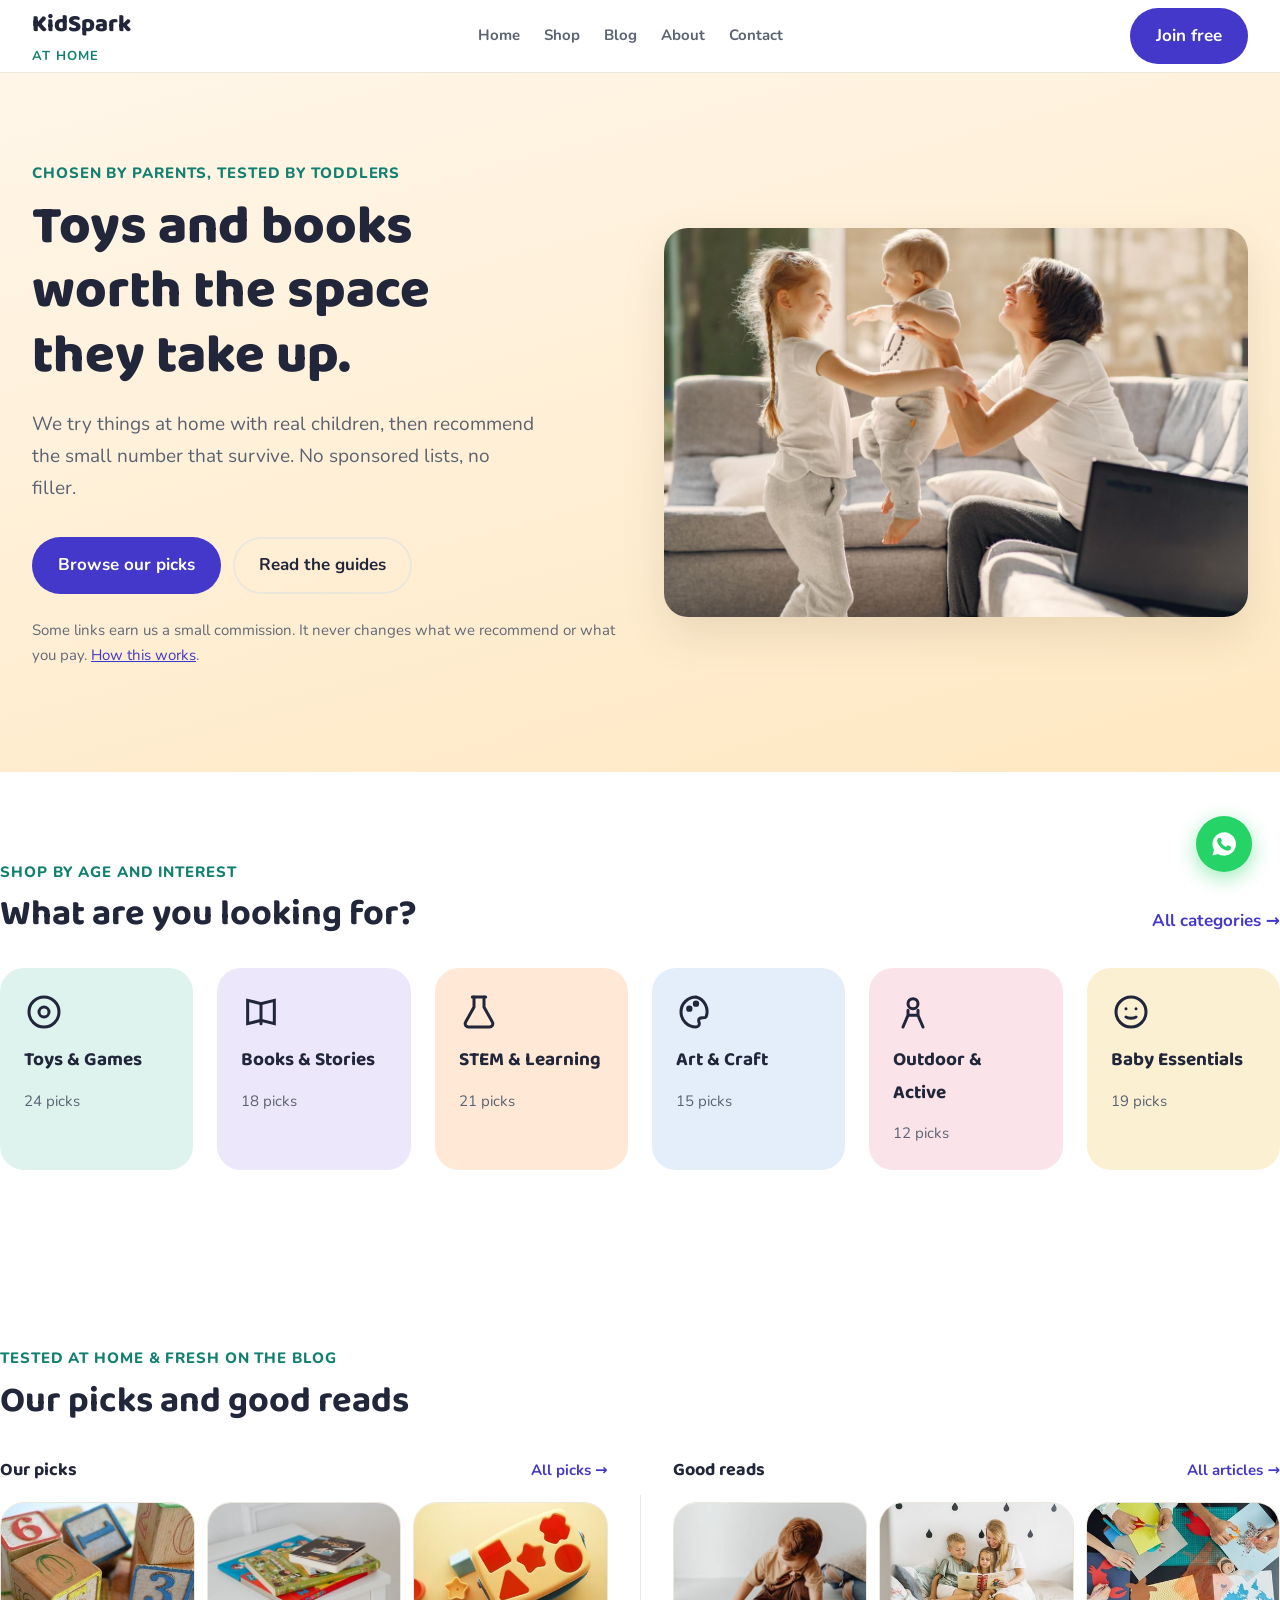
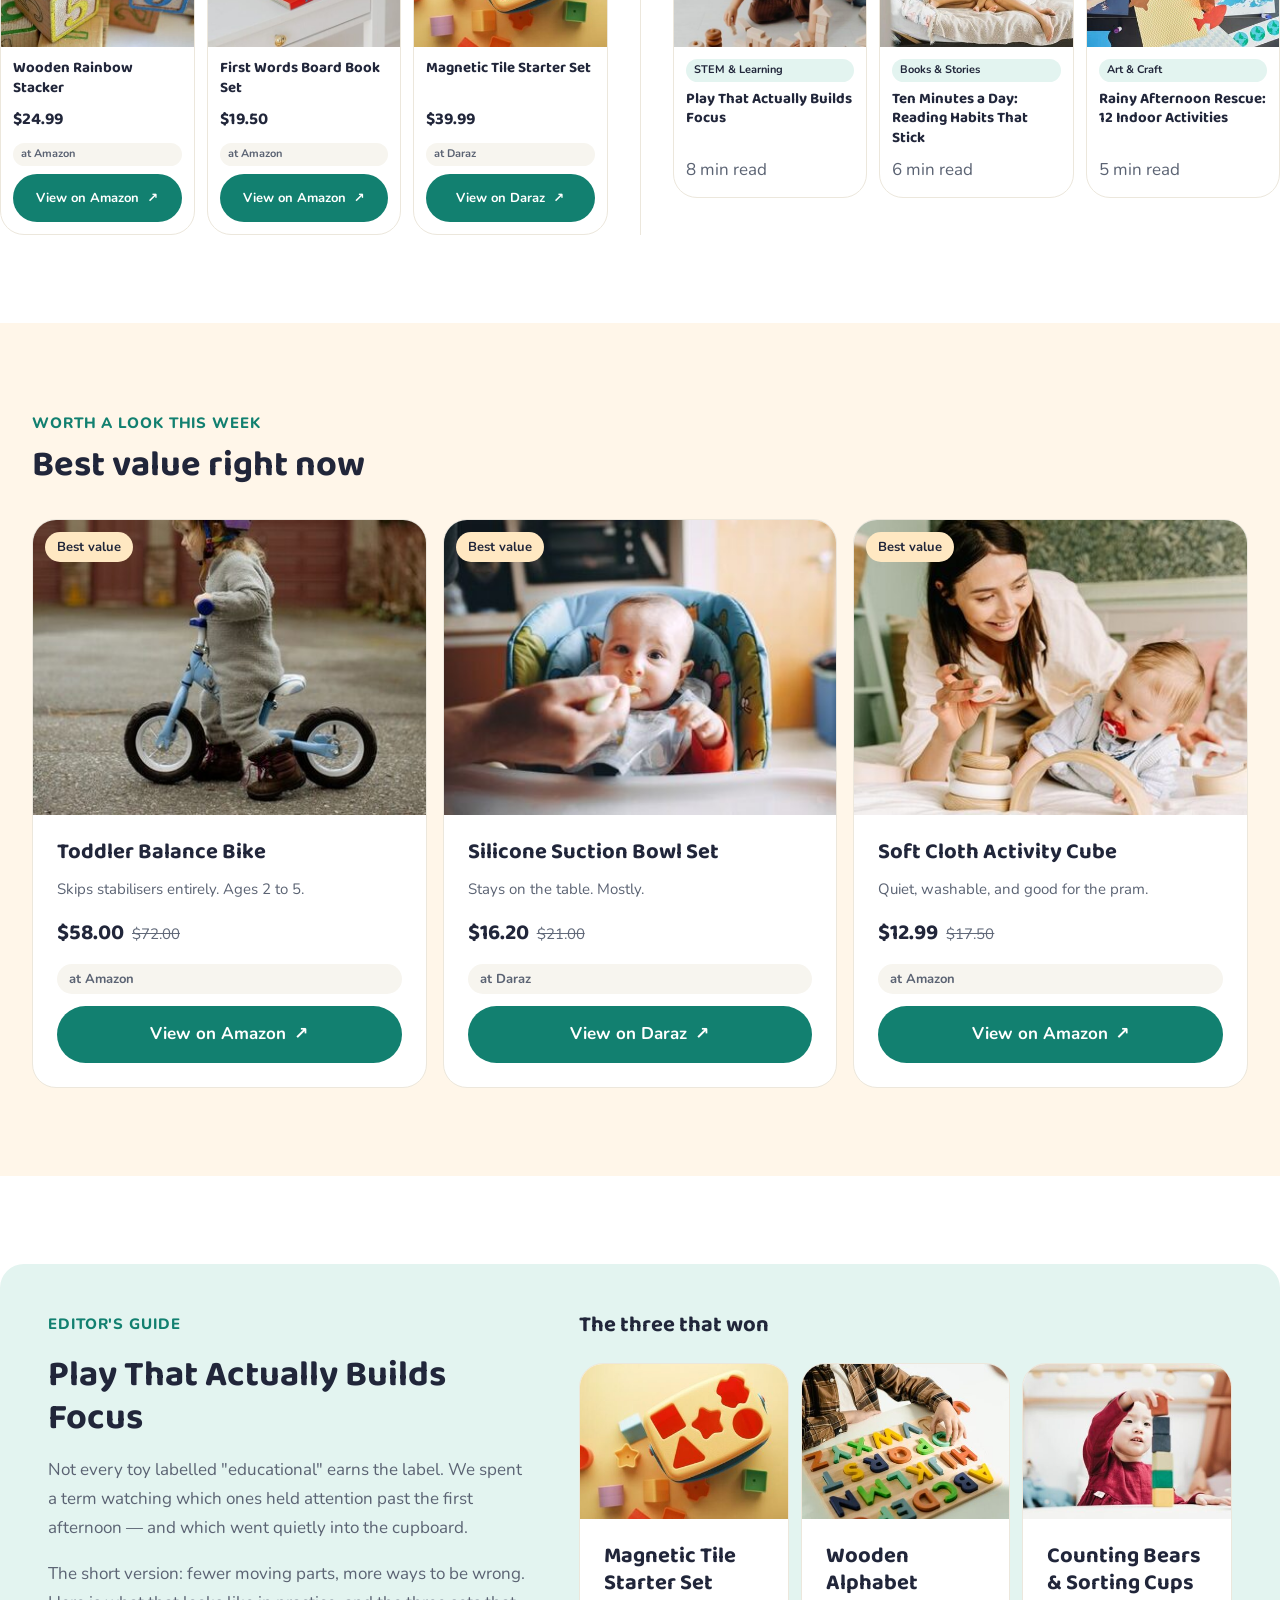
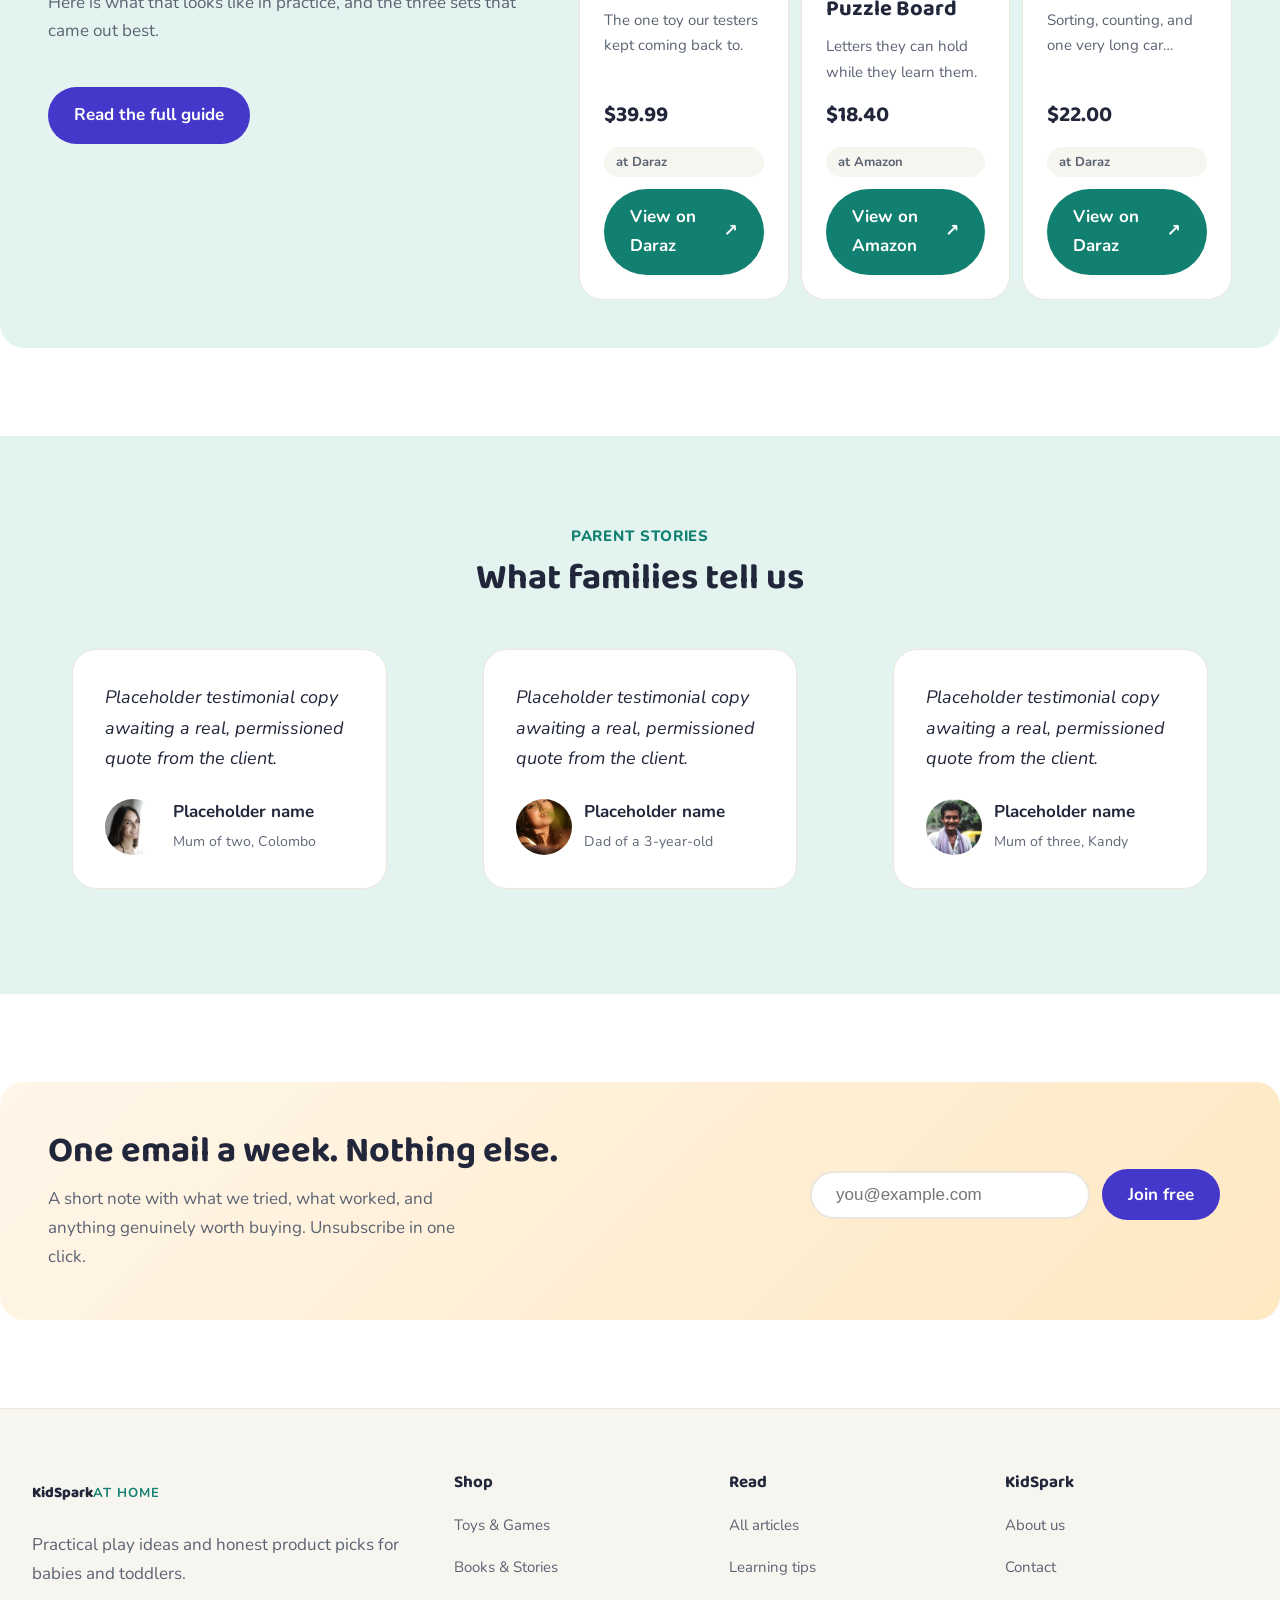
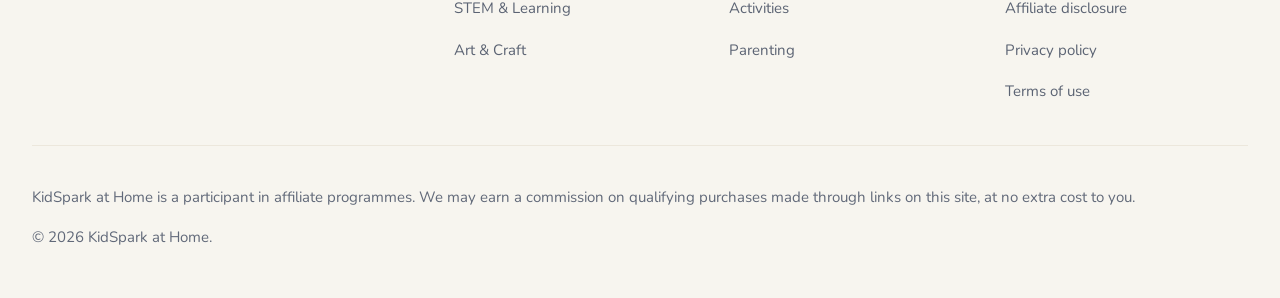
==== commit 465b64ee: "remove: skip-to-content link across all pages" ====
--- a/index.html
+++ b/index.html
@@ -12,9 +12,6 @@
 <script type="module" src="assets/js/app.js"></script>
 </head>
 <body>
-
-<a class="ks-skip" href="#main">Skip to content</a>
-
 <header class="ks-header"></header>
 
 <main id="main">
--- a/assets/css/kidspark.css
+++ b/assets/css/kidspark.css
@@ -254,22 +254,6 @@
 
 /* ---------- Skip link ---------- */
 
-.ks-skip {
-  position: absolute;
-  top: -48px;
-  left: var(--ks-s3);
-  z-index: 100;
-  background: var(--ks-indigo);
-  color: var(--ks-white);
-  padding: var(--ks-s3) var(--ks-s5);
-  border-radius: var(--ks-s2);
-  font-weight: 700;
-  transition: top .2s var(--ks-ease);
-}
-.ks-skip:focus {
-  top: var(--ks-s3);
-}
-
 /* ---------- Header ---------- */
 
 .ks-header {
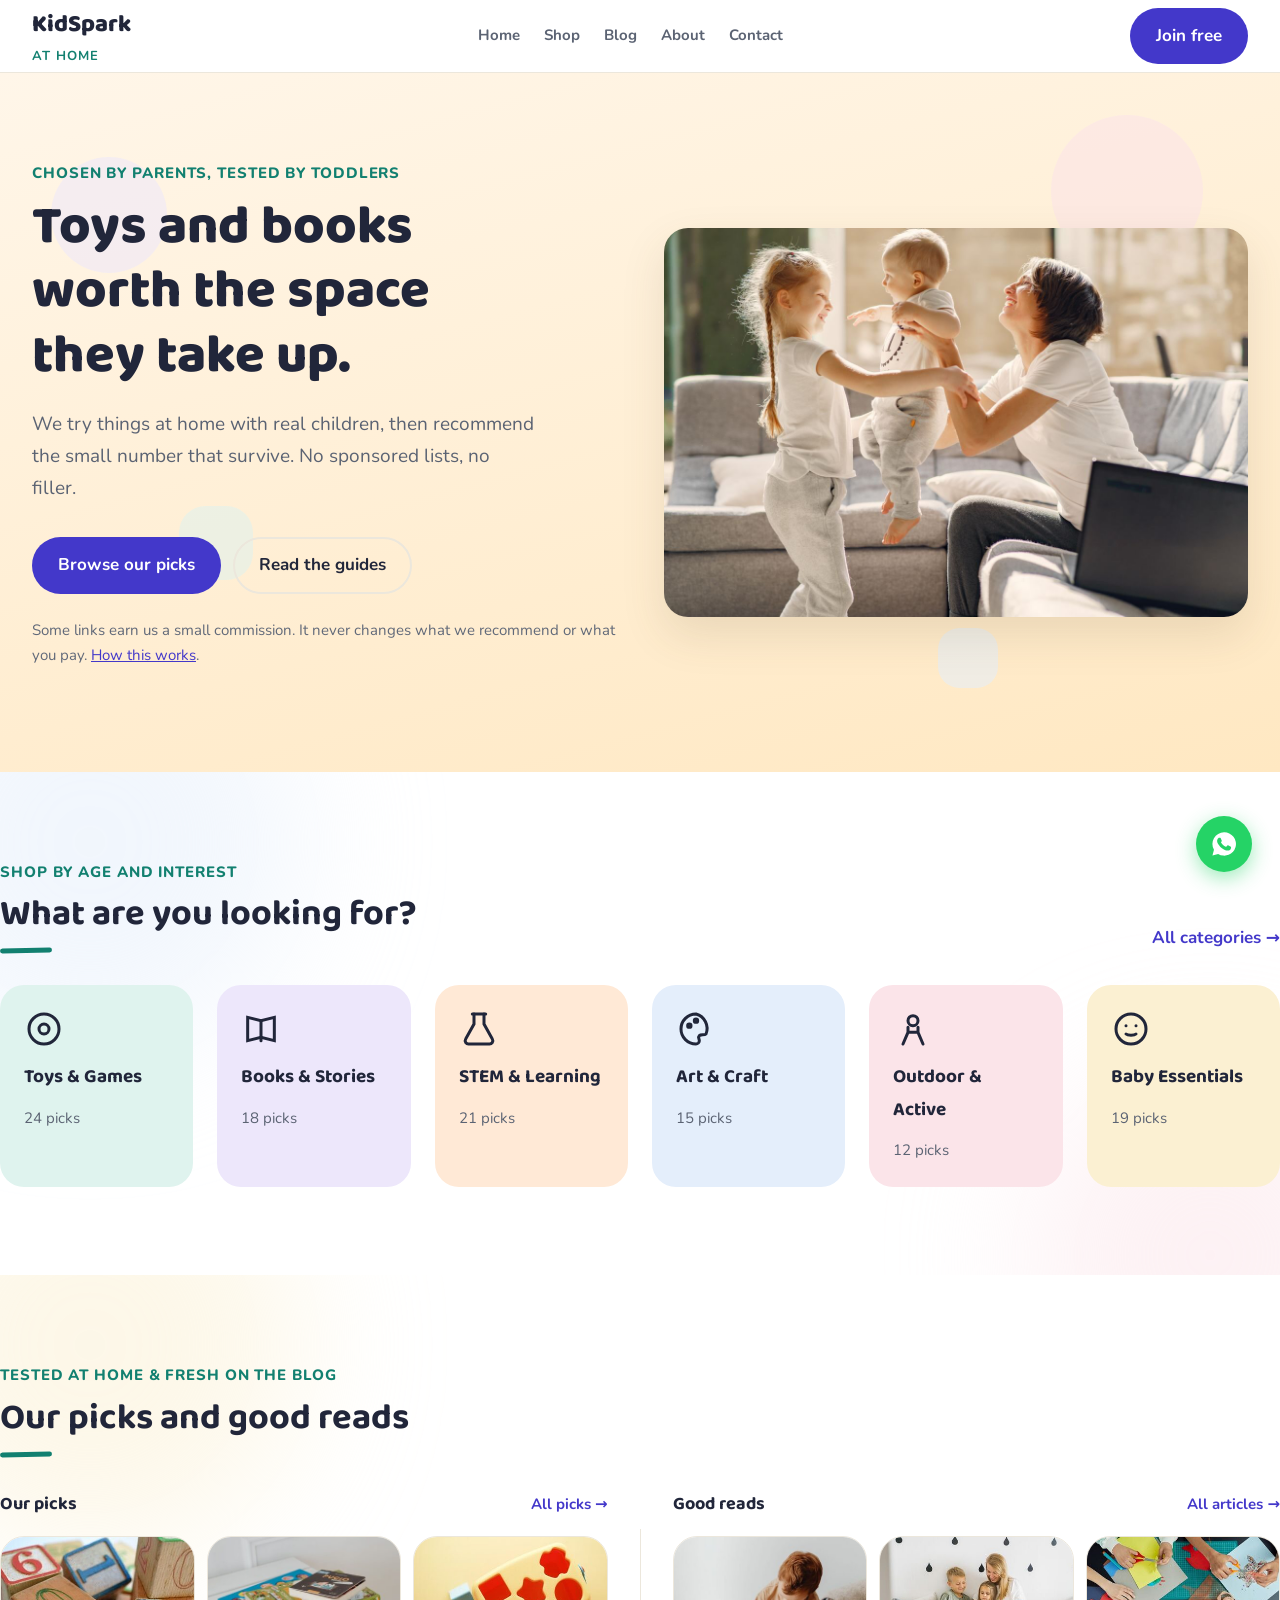
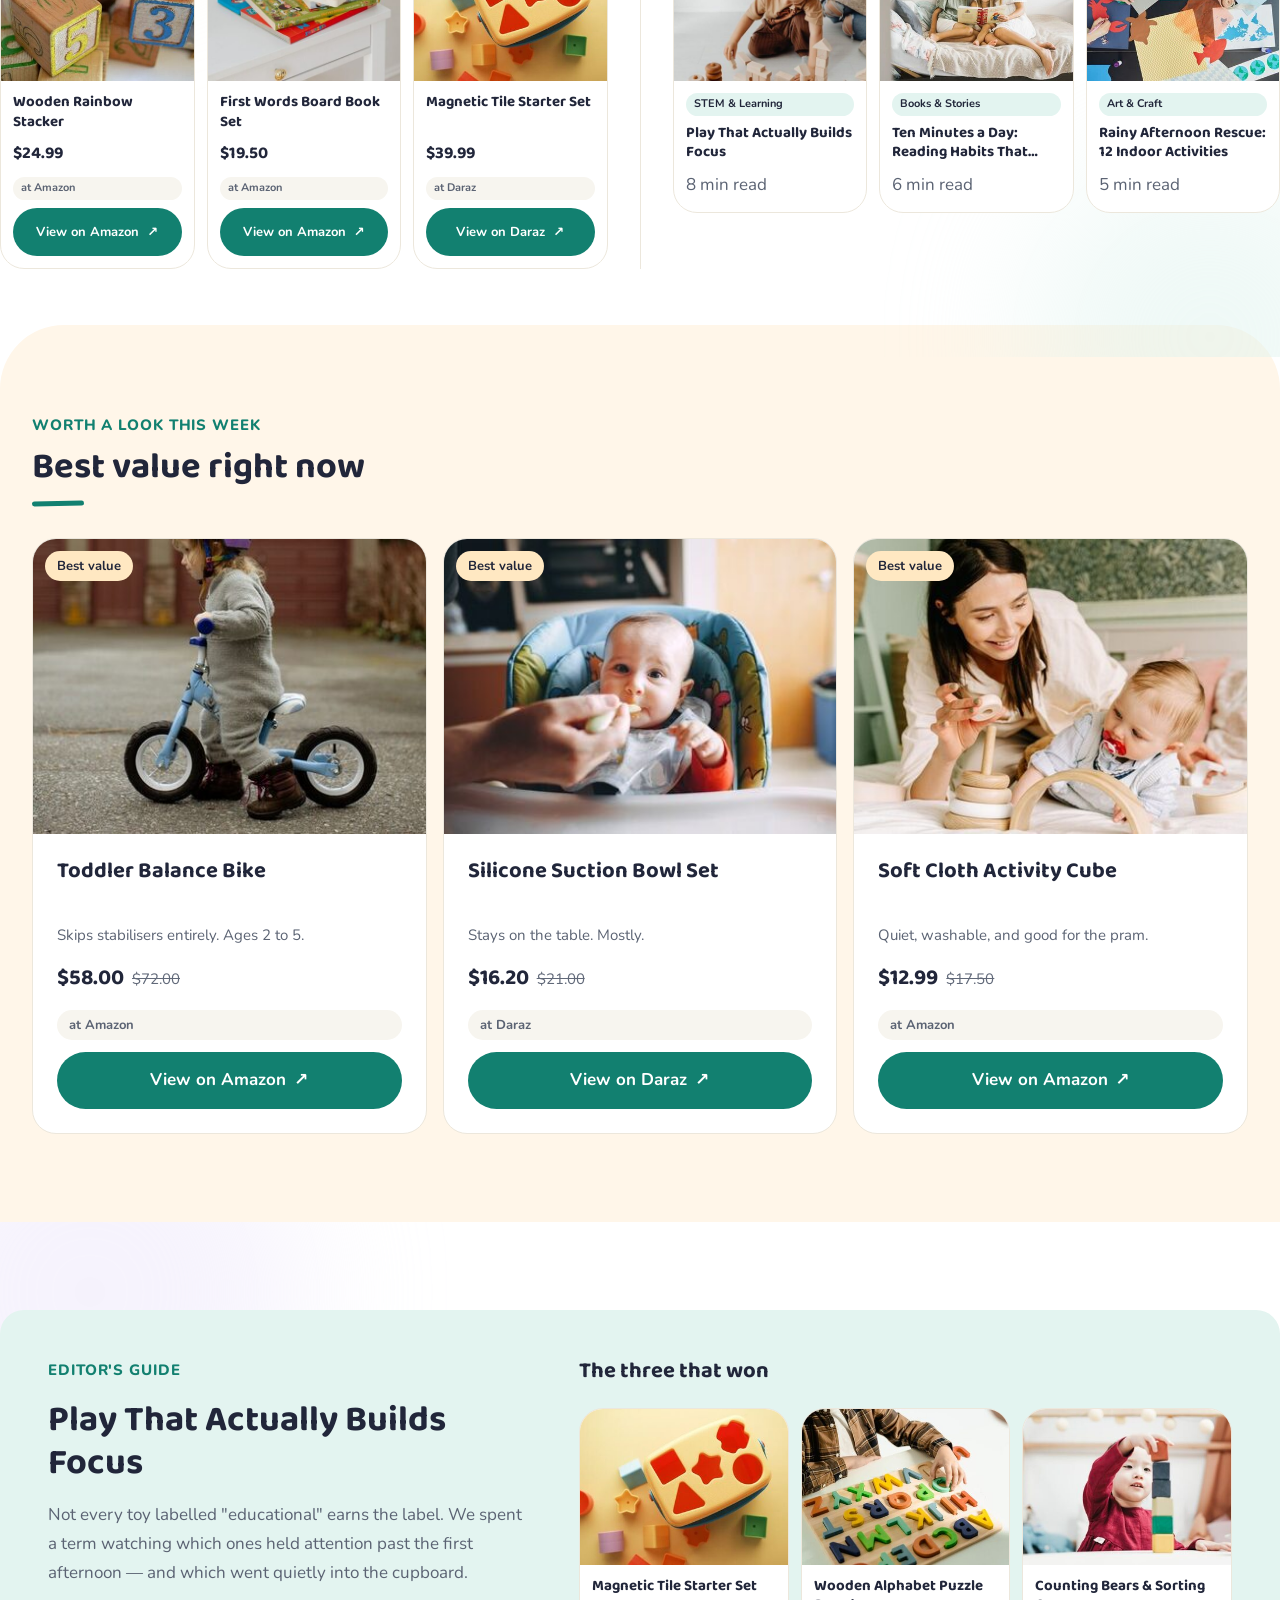
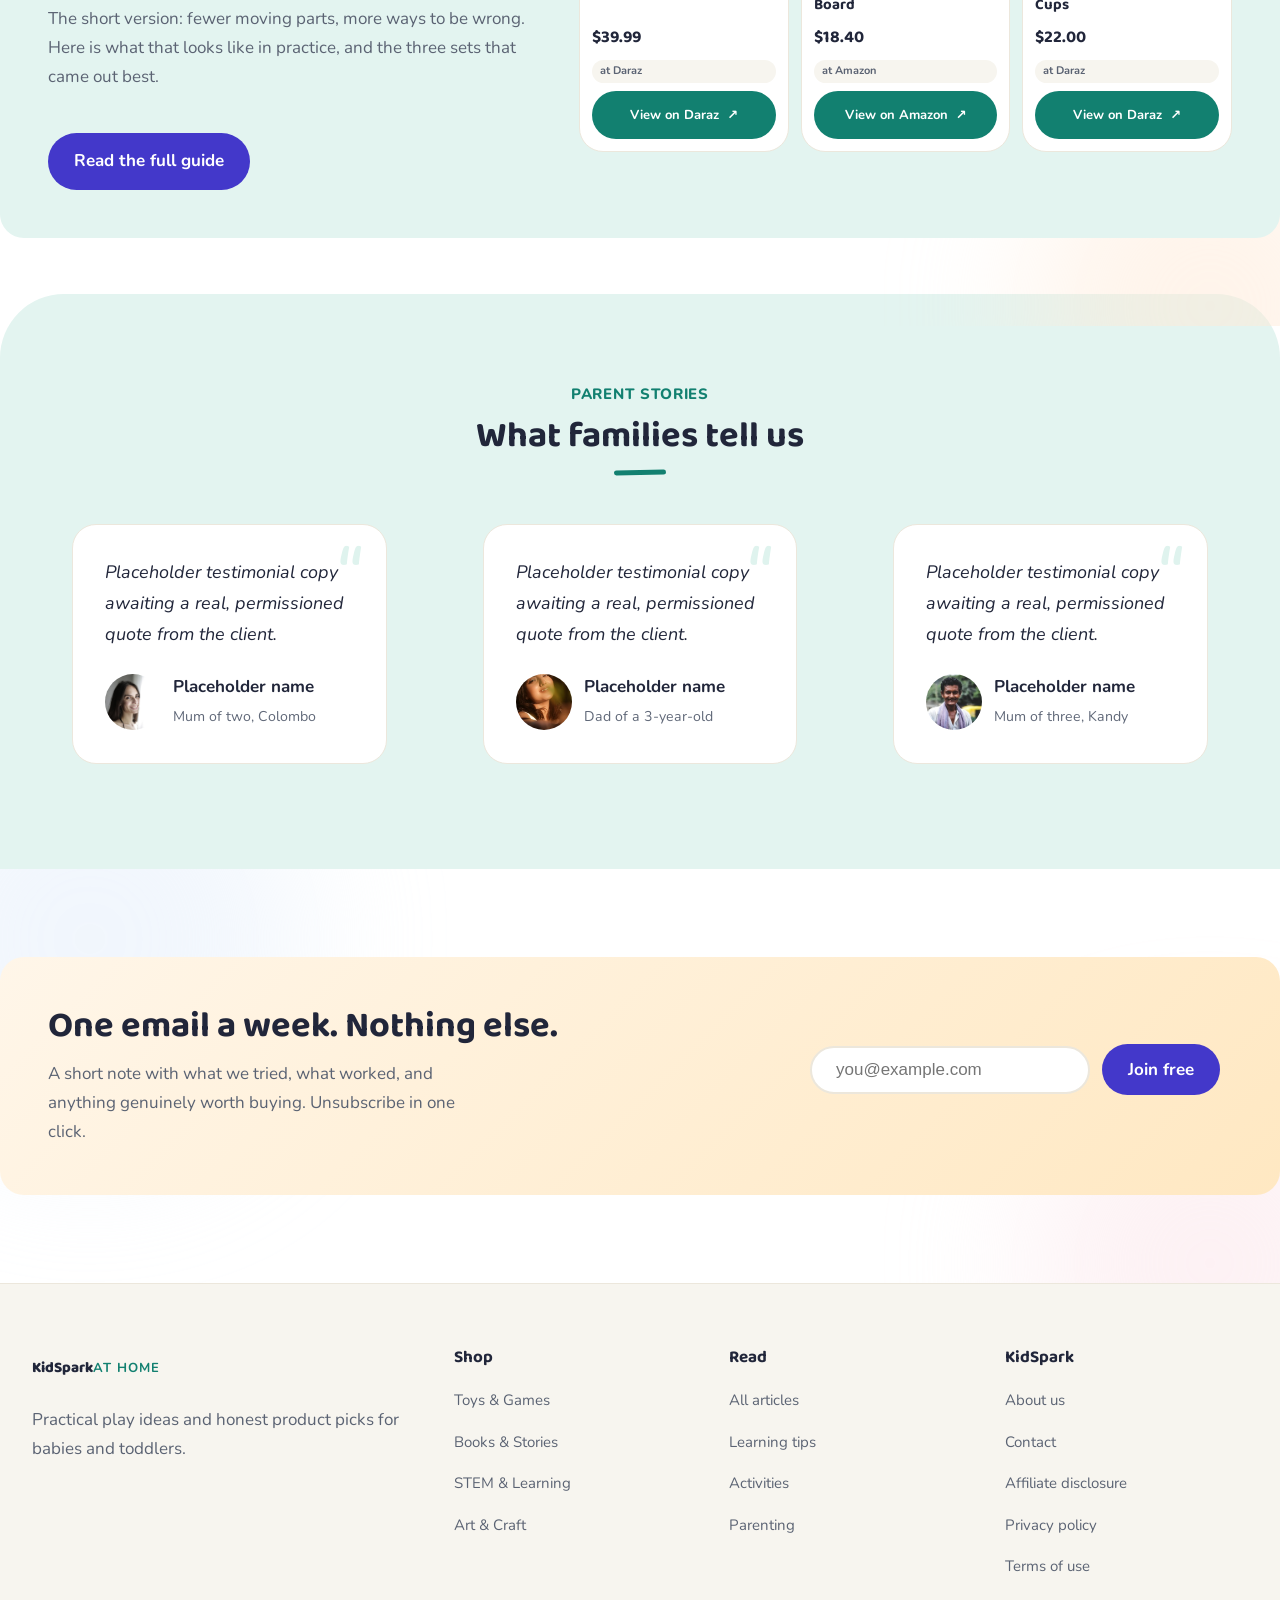
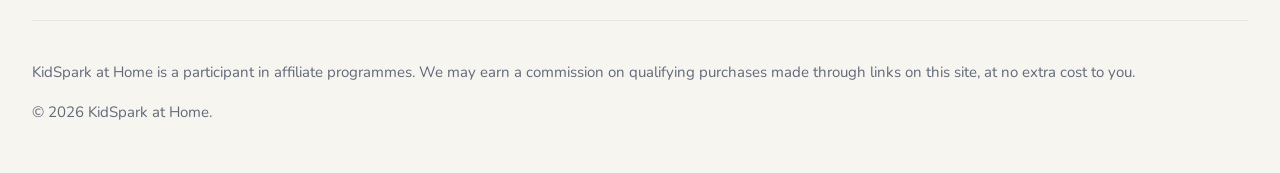
==== commit 70211a69: "feat: polish pass — ambient pastel atmosphere, drifting hero shapes, scroll reveal, hover motion Rev" ====
--- a/index.html
+++ b/index.html
@@ -17,6 +17,12 @@
 <main id="main">
 
   <section class="ks-hero">
+    <div class="ks-hero__deco" aria-hidden="true">
+      <span class="ks-hero__shape ks-hero__shape--a"></span>
+      <span class="ks-hero__shape ks-hero__shape--b ks-hero__shape--squircle"></span>
+      <span class="ks-hero__shape ks-hero__shape--c"></span>
+      <span class="ks-hero__shape ks-hero__shape--d ks-hero__shape--squircle"></span>
+    </div>
     <div class="ks-wrap ks-hero__grid">
       <div class="ks-hero__copy">
         <p class="ks-hero__eyebrow">Chosen by parents, tested by toddlers</p>
@@ -44,7 +50,7 @@
     </div>
   </section>
 
-  <section class="ks-section ks-wrap" id="categories">
+  <section class="ks-section ks-wrap ks-atmos" id="categories">
     <div class="ks-section-head">
       <div>
         <p class="ks-section-head__eyebrow">Shop by age and interest</p>
@@ -52,17 +58,17 @@
       </div>
       <a class="ks-section-head__link" href="shop.html">All categories →</a>
     </div>
-    <div class="ks-grid ks-grid--cats" id="ks-categories"></div>
+    <div class="ks-grid ks-grid--cats ks-reveal" id="ks-categories"></div>
   </section>
 
-  <section class="ks-section ks-wrap" id="picks">
+  <section class="ks-section ks-wrap ks-atmos ks-atmos--warm" id="picks">
     <div class="ks-section-head">
       <div>
         <p class="ks-section-head__eyebrow">Tested at home &amp; fresh on the blog</p>
         <h2>Our picks and good reads</h2>
       </div>
     </div>
-    <div class="ks-row6">
+    <div class="ks-row6 ks-reveal">
       <div class="ks-row6__group">
         <p class="ks-row6__label">Our picks <a href="shop.html">All picks &rarr;</a></p>
         <div class="ks-row6__cards" id="ks-picks"></div>
@@ -83,12 +89,12 @@
           <h2>Best value right now</h2>
         </div>
       </div>
-      <div class="ks-grid ks-grid--3" id="ks-deals"></div>
+      <div class="ks-grid ks-grid--3 ks-reveal" id="ks-deals"></div>
     </div>
   </section>
 
-  <section class="ks-section ks-wrap" id="guide">
-    <div class="ks-guide">
+  <section class="ks-section ks-wrap ks-atmos ks-atmos--cool" id="guide">
+    <div class="ks-guide ks-reveal">
       <article class="ks-guide__feature">
         <p class="ks-section-head__eyebrow">Editor's guide</p>
         <h2>Play That Actually Builds Focus</h2>
@@ -107,7 +113,7 @@
       </article>
       <div class="ks-guide__picks">
         <h3>The three that won</h3>
-        <div class="ks-grid ks-grid--3" id="ks-guide-picks"></div>
+        <div class="ks-grid ks-grid--3 ks-reveal" id="ks-guide-picks"></div>
       </div>
     </div>
   </section>
@@ -120,12 +126,12 @@
           <h2>What families tell us</h2>
         </div>
       </div>
-      <div class="ks-grid ks-grid--3" id="ks-testimonials"></div>
+      <div class="ks-grid ks-grid--3 ks-reveal" id="ks-testimonials"></div>
     </div>
   </section>
 
-  <section class="ks-section ks-wrap" id="newsletter">
-    <div class="ks-news">
+  <section class="ks-section ks-wrap ks-atmos" id="newsletter">
+    <div class="ks-news ks-reveal">
       <div class="ks-news__copy">
         <h2>One email a week. Nothing else.</h2>
         <p>
--- a/assets/css/kidspark.css
+++ b/assets/css/kidspark.css
@@ -165,7 +165,16 @@
 .ks-card__media { position: relative; aspect-ratio: 4 / 3; background: var(--ks-sand); }
 .ks-card__media img { width: 100%; height: 100%; object-fit: cover; }
 .ks-card__body { padding: var(--ks-s5); display: flex; flex-direction: column; gap: var(--ks-s3); flex: 1; }
-.ks-card__title { font-size: var(--ks-text-h3); }
+/* Reserve two lines so a one-line title and a two-line title in the same
+   row still leave price/badge/button aligned underneath. */
+.ks-card__title {
+  font-size: var(--ks-text-h3);
+  min-height: calc(var(--ks-text-h3) * 1.2 * 2);
+  display: -webkit-box;
+  -webkit-line-clamp: 2;
+  -webkit-box-orient: vertical;
+  overflow: hidden;
+}
 .ks-card__blurb { font-size: var(--ks-text-small); margin: 0; }
 .ks-card__foot { margin-top: auto; display: flex; flex-direction: column; gap: var(--ks-s3); }
 
@@ -686,7 +695,7 @@
 
 /* Compact card for the six-across row — same card, tighter content. */
 .ks-card--compact .ks-card__body { padding: var(--ks-s3); gap: var(--ks-s2); }
-.ks-card--compact .ks-card__title { font-size: 15px; line-height: 1.3; }
+.ks-card--compact .ks-card__title { font-size: 15px; line-height: 1.3; min-height: calc(15px * 1.3 * 2); }
 .ks-card--compact .ks-card__blurb { display: none; }
 .ks-card--compact .ks-price__now { font-size: 17px; }
 .ks-card--compact .ks-badge { font-size: 11px; padding: 2px var(--ks-s2); }
@@ -703,3 +712,148 @@
   .ks-card--compact .ks-card__title { font-size: 13px; }
   .ks-card--compact .ks-btn { font-size: 11px; padding: 0 var(--ks-s2); min-height: var(--ks-tap); }
 }
+
+/* ============================================================
+   POLISH LAYER
+   Soft-paper atmosphere: drifting pastel shapes, rounded
+   section joins, and motion that wakes as you scroll.
+   Everything here honours prefers-reduced-motion.
+   ============================================================ */
+
+/* ---------- Ambient pastel wash behind plain sections ---------- */
+
+.ks-atmos { position: relative; overflow: hidden; }
+.ks-atmos > * { position: relative; z-index: 1; }
+.ks-atmos::before,
+.ks-atmos::after {
+  content: '';
+  position: absolute;
+  z-index: 0;
+  border-radius: 50%;
+  filter: blur(70px);
+  opacity: .5;
+  pointer-events: none;
+}
+.ks-atmos::before {
+  width: 420px; height: 420px;
+  top: -140px; left: -120px;
+  background: var(--ks-pastel-sky);
+}
+.ks-atmos::after {
+  width: 360px; height: 360px;
+  bottom: -160px; right: -110px;
+  background: var(--ks-pastel-blush);
+}
+.ks-atmos--warm::before { background: var(--ks-pastel-butter); }
+.ks-atmos--warm::after  { background: var(--ks-pastel-mint); }
+.ks-atmos--cool::before { background: var(--ks-pastel-lilac); }
+.ks-atmos--cool::after  { background: var(--ks-pastel-peach); }
+
+/* ---------- Soft paper-layer joins between coloured sections ---------- */
+
+.ks-section--soft,
+.ks-section--mint {
+  border-radius: var(--ks-s8) var(--ks-s8) 0 0;
+  margin-top: calc(var(--ks-s6) * -1);
+}
+
+/* ---------- Heading accent: a small crayon stroke ---------- */
+
+.ks-section-head h2::after,
+.ks-pagehead h1::after {
+  content: '';
+  display: block;
+  width: 52px;
+  height: 5px;
+  margin-top: var(--ks-s3);
+  border-radius: var(--ks-radius-pill);
+  background: var(--ks-teal);
+  transform: rotate(-1.2deg);
+}
+.ks-section-head--center h2::after,
+.ks-pagehead h1::after { margin-left: auto; margin-right: auto; }
+
+/* ---------- Hero: drifting felt shapes ---------- */
+
+.ks-hero { position: relative; }
+.ks-hero__deco { position: absolute; inset: 0; overflow: hidden; pointer-events: none; z-index: 0; }
+.ks-hero__grid { position: relative; z-index: 1; }
+.ks-hero__shape {
+  position: absolute;
+  border-radius: 50%;
+  opacity: .55;
+  animation: ksDrift 9s ease-in-out infinite;
+}
+.ks-hero__shape--a { width: 116px; height: 116px; top: 12%;  left: 4%;  background: var(--ks-pastel-lilac); animation-delay: -1s; }
+.ks-hero__shape--b { width: 74px;  height: 74px;  top: 62%;  left: 14%; background: var(--ks-pastel-mint);  animation-delay: -4s; }
+.ks-hero__shape--c { width: 152px; height: 152px; top: 6%;   right: 6%; background: var(--ks-pastel-blush); animation-delay: -2.5s; }
+.ks-hero__shape--d { width: 60px;  height: 60px;  bottom: 12%; right: 22%; background: var(--ks-pastel-sky); animation-delay: -6s; }
+.ks-hero__shape--squircle { border-radius: 36%; }
+
+@keyframes ksDrift {
+  0%, 100% { transform: translate3d(0, 0, 0) rotate(0deg); }
+  50%      { transform: translate3d(0, -22px, 0) rotate(8deg); }
+}
+
+/* ---------- Cards: image lifts toward you ---------- */
+
+.ks-card__media { overflow: hidden; }
+.ks-card__media img { transition: transform .55s var(--ks-ease); }
+.ks-card:hover .ks-card__media img { transform: scale(1.06); }
+
+/* ---------- Category cards: icon comes alive ---------- */
+
+.ks-cat-card__icon { transition: transform .3s var(--ks-ease); }
+.ks-cat-card:hover .ks-cat-card__icon { transform: rotate(-9deg) scale(1.12); }
+
+/* ---------- Testimonials: an actual quote mark ---------- */
+
+.ks-testimonial { position: relative; }
+.ks-testimonial::before {
+  content: '\201C';
+  position: absolute;
+  top: var(--ks-s2); right: var(--ks-s5);
+  font-family: var(--ks-font-head);
+  font-size: 88px;
+  line-height: 1;
+  color: var(--ks-pastel-mint);
+  pointer-events: none;
+}
+.ks-testimonial > * { position: relative; }
+
+/* ---------- Scroll reveal ---------- */
+
+.ks-reveal {
+  opacity: 0;
+  transform: translateY(20px);
+  transition: opacity .65s var(--ks-ease), transform .65s var(--ks-ease);
+}
+.ks-reveal.is-in { opacity: 1; transform: none; }
+
+/* Children stagger in rather than arriving as one block. */
+.ks-reveal.is-in > * { animation: ksRise .6s var(--ks-ease) both; }
+.ks-reveal.is-in > *:nth-child(2) { animation-delay: .07s; }
+.ks-reveal.is-in > *:nth-child(3) { animation-delay: .14s; }
+.ks-reveal.is-in > *:nth-child(4) { animation-delay: .21s; }
+.ks-reveal.is-in > *:nth-child(5) { animation-delay: .28s; }
+.ks-reveal.is-in > *:nth-child(6) { animation-delay: .35s; }
+
+@keyframes ksRise {
+  from { opacity: 0; transform: translateY(14px); }
+  to   { opacity: 1; transform: none; }
+}
+
+/* ---------- Reduced motion: keep the atmosphere, drop the movement ---------- */
+
+@media (prefers-reduced-motion: reduce) {
+  .ks-hero__shape { animation: none; }
+  .ks-reveal { opacity: 1; transform: none; transition: none; }
+  .ks-reveal.is-in > * { animation: none; }
+  .ks-card:hover .ks-card__media img { transform: none; }
+  .ks-cat-card:hover .ks-cat-card__icon { transform: none; }
+}
+
+@media (max-width: 860px) {
+  .ks-hero__shape--a, .ks-hero__shape--b { display: none; }
+  .ks-atmos::before, .ks-atmos::after { filter: blur(50px); opacity: .4; }
+}
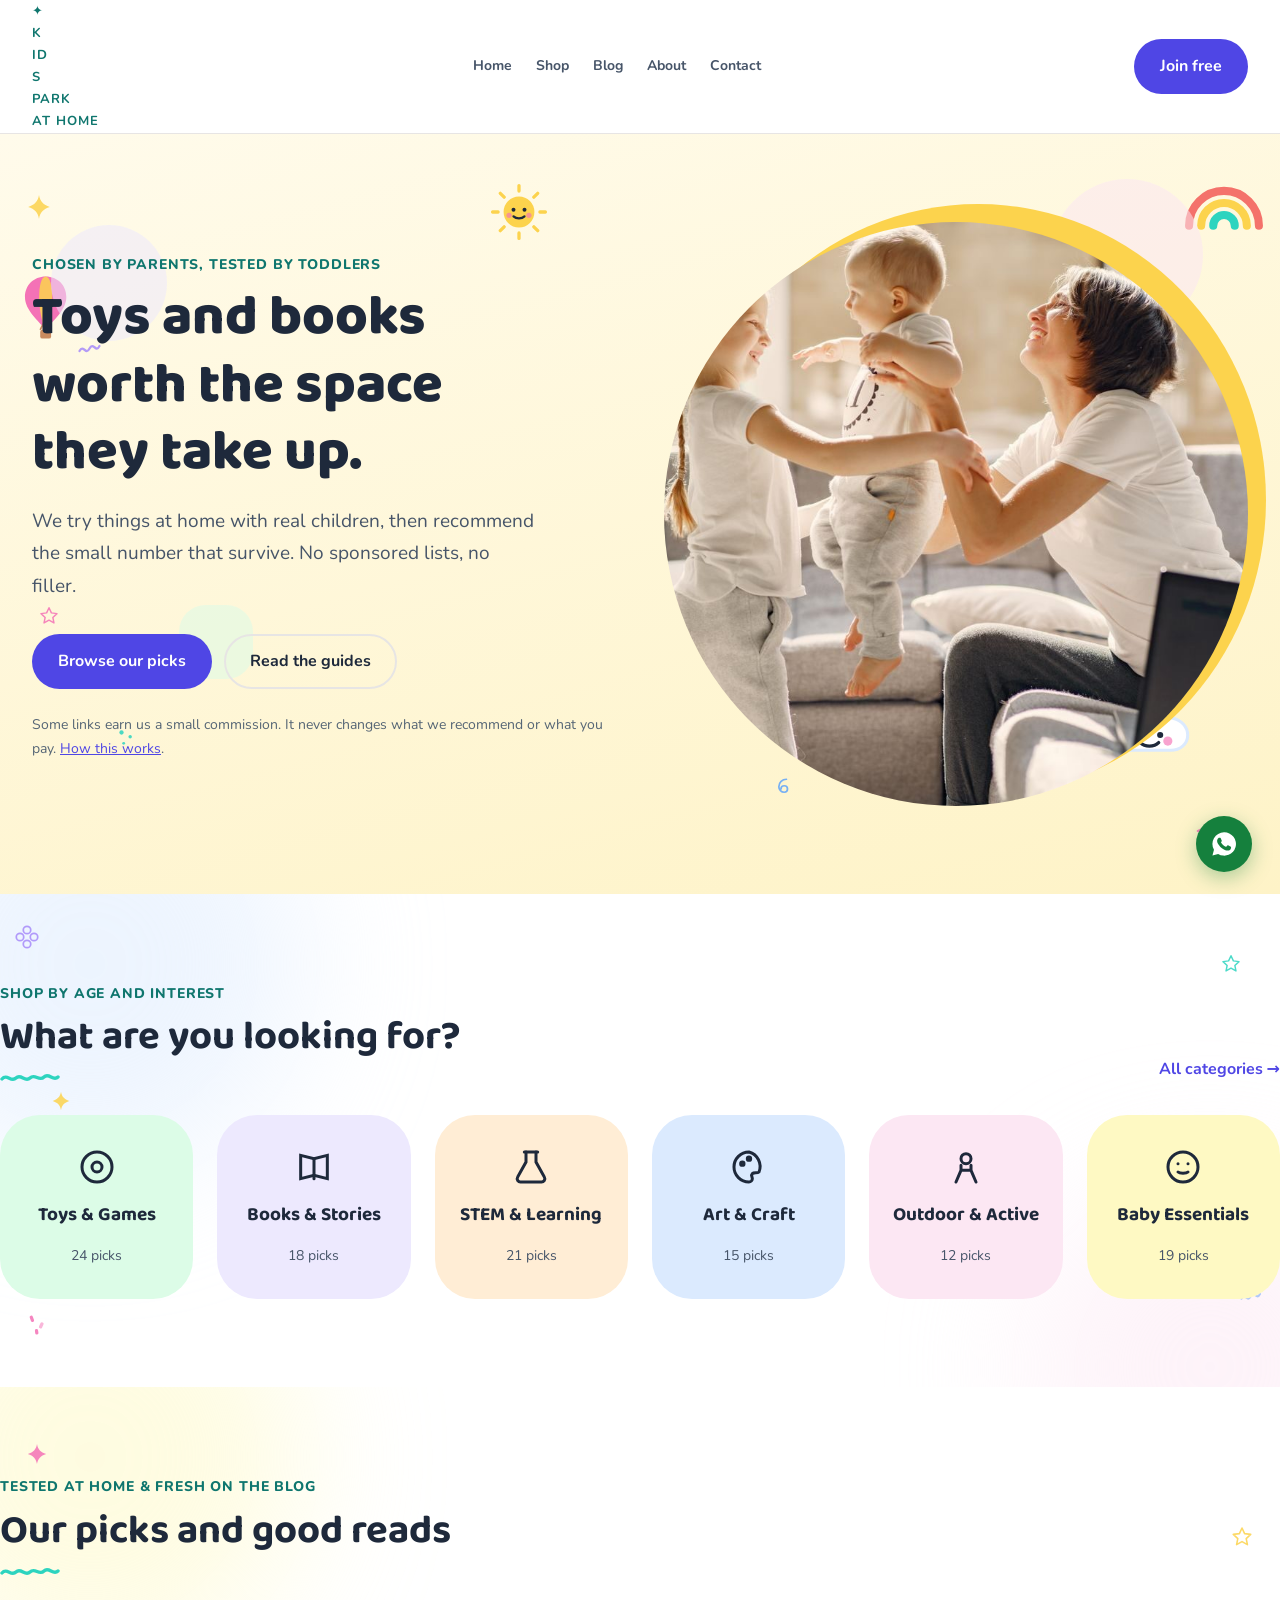
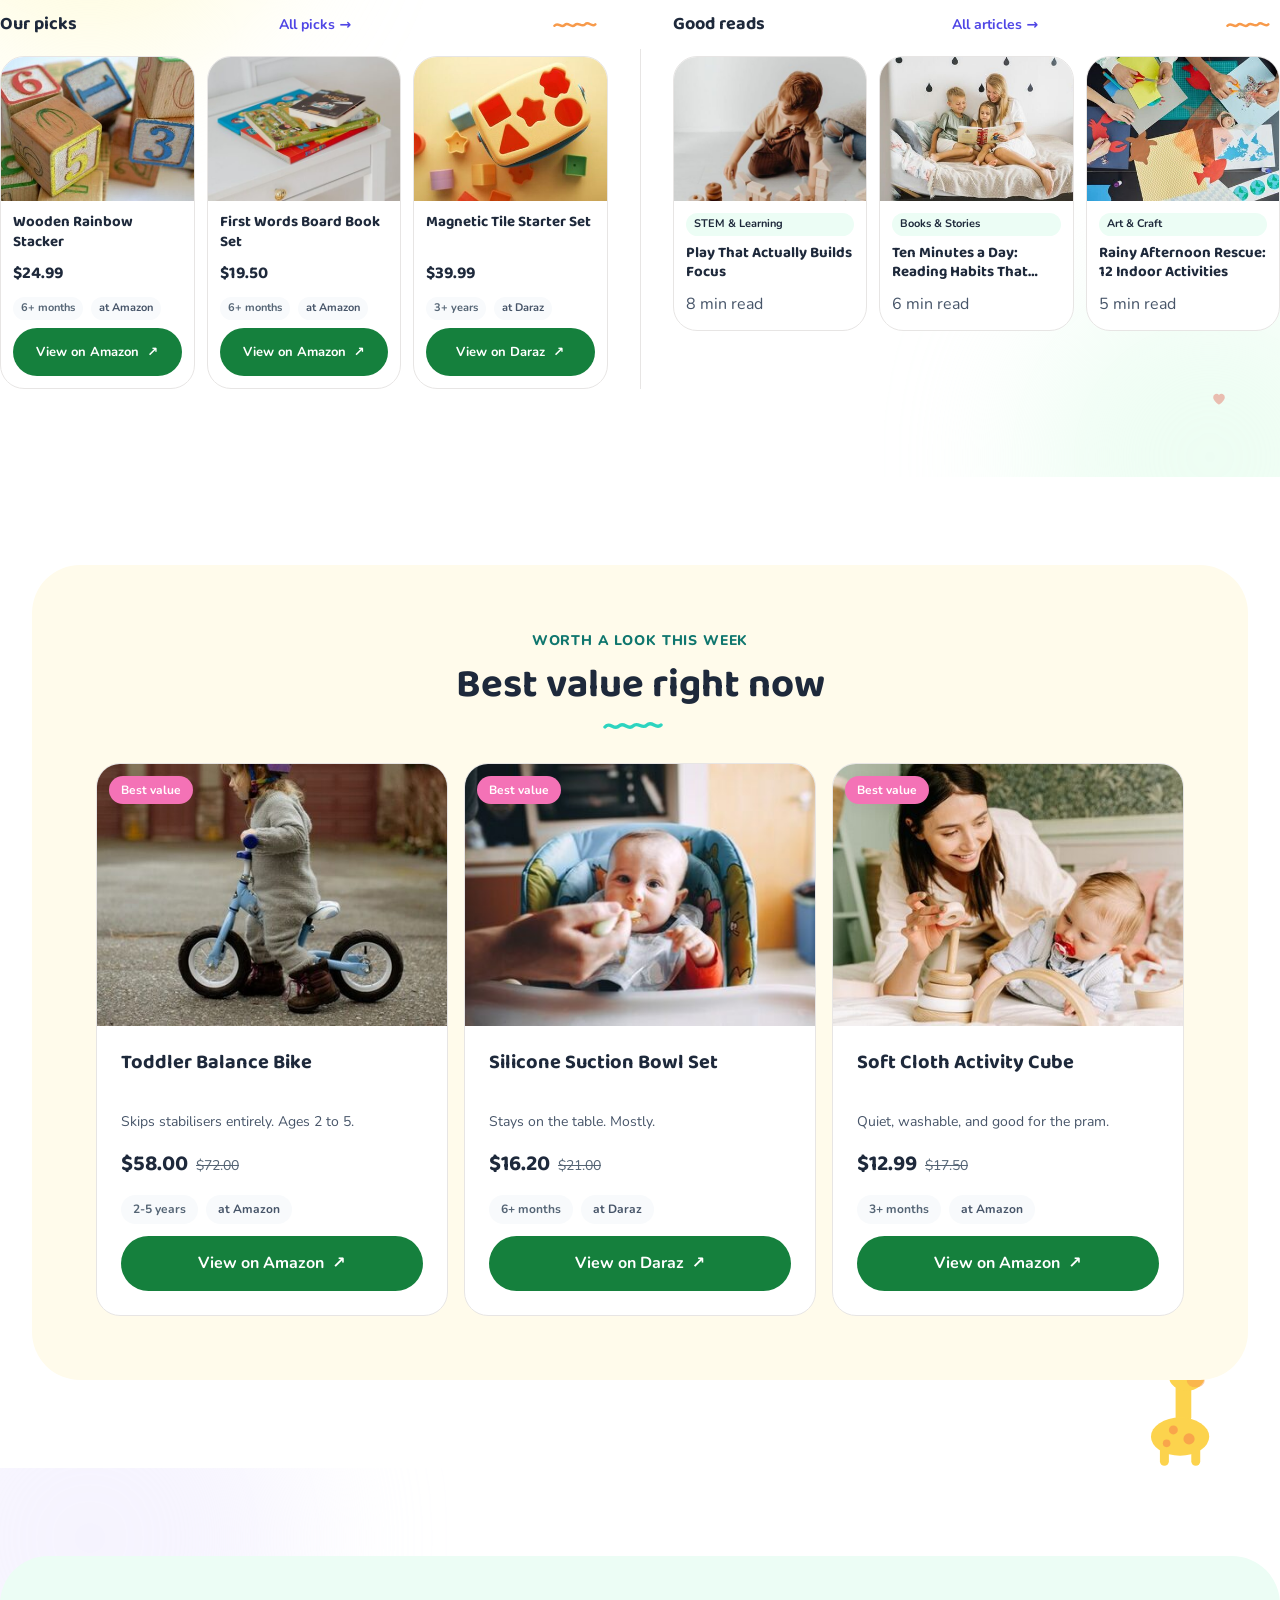
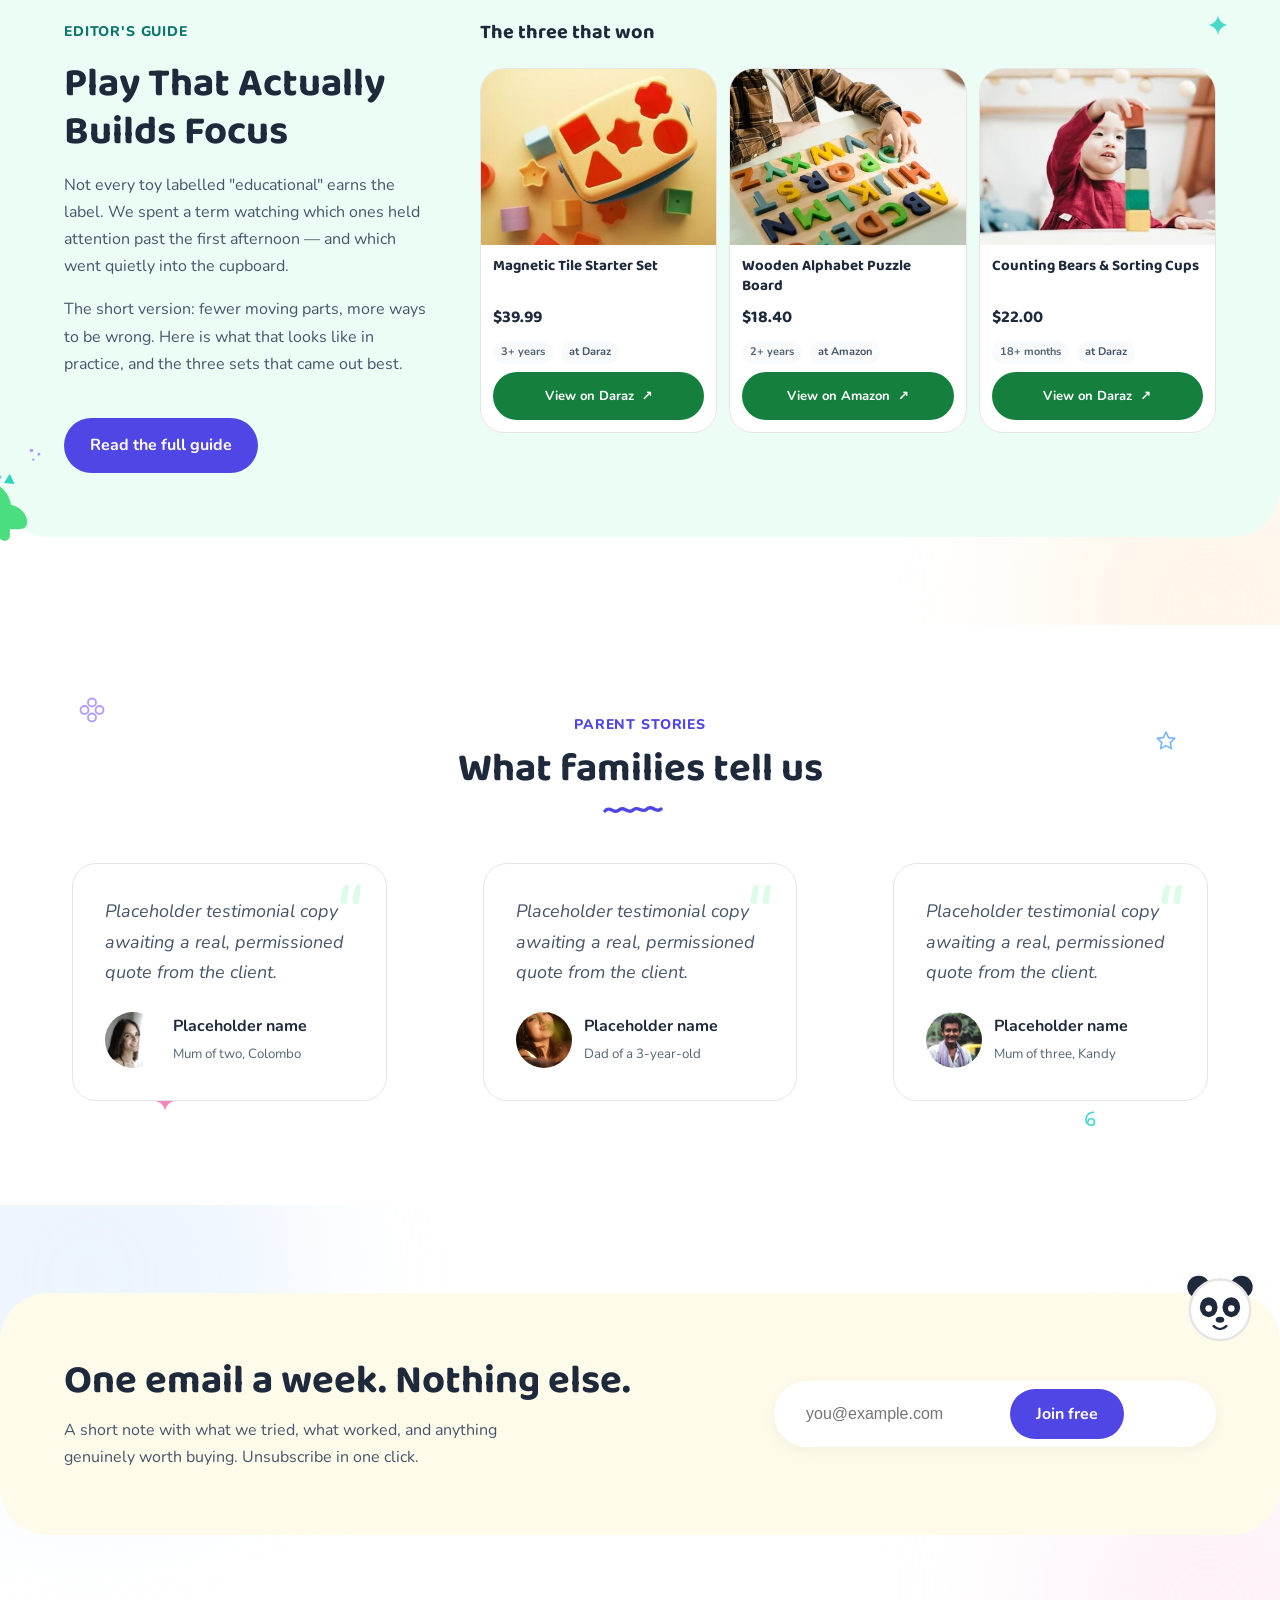
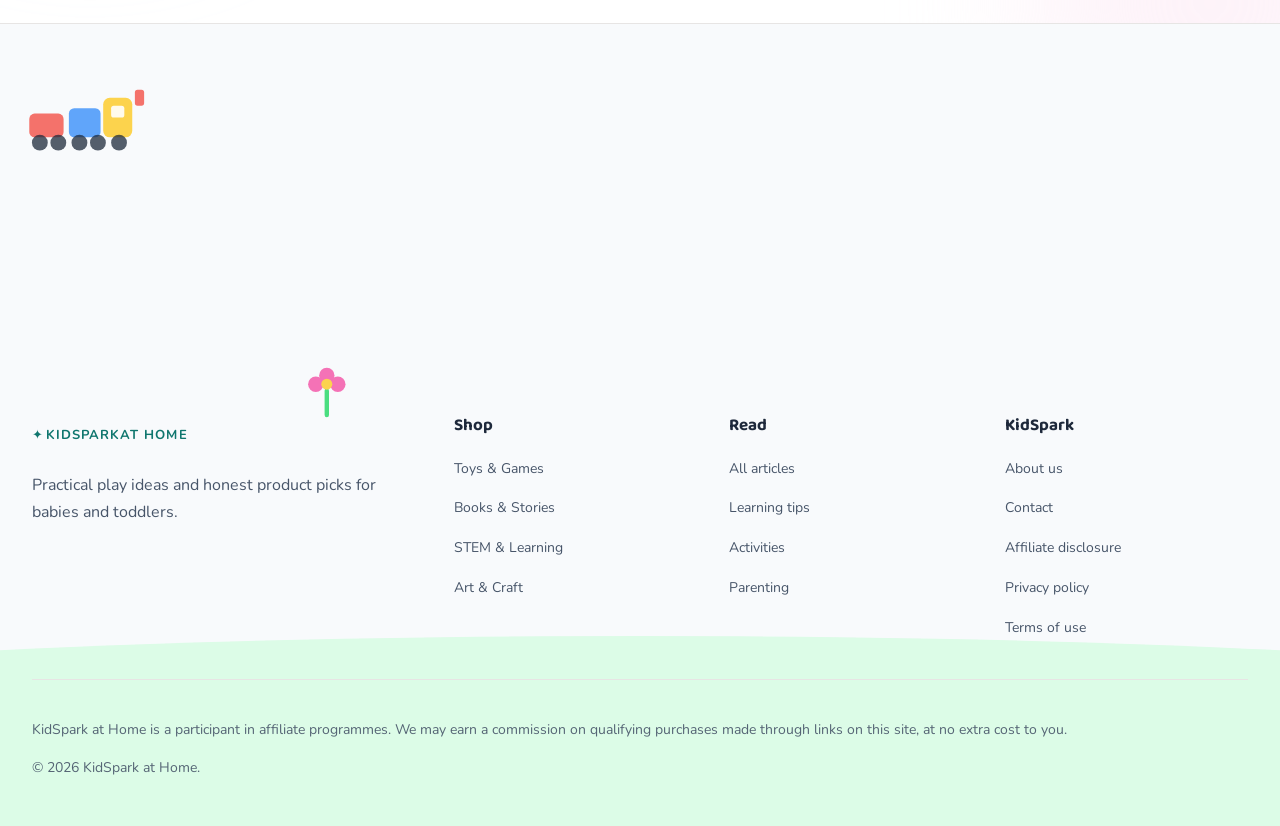
==== commit cb30e580: "feat: apply brand spec — indigo/green/teal palette, pill panels, circular hero, centred category car" ====
--- a/index.html
+++ b/index.html
@@ -81,15 +81,17 @@
     </div>
   </section>
 
-  <section class="ks-section ks-section--soft" id="deals">
+  <section class="ks-section" id="deals">
     <div class="ks-wrap">
-      <div class="ks-section-head">
+     <div class="ks-panel ks-panel--yellow">
+      <div class="ks-section-head ks-section-head--center">
         <div>
           <p class="ks-section-head__eyebrow">Worth a look this week</p>
           <h2>Best value right now</h2>
         </div>
       </div>
       <div class="ks-grid ks-grid--3 ks-reveal" id="ks-deals"></div>
+     </div>
     </div>
   </section>
 
--- a/assets/css/kidspark.css
+++ b/assets/css/kidspark.css
@@ -1,49 +1,66 @@
-/* ============================================================
-   KidSpark at Home — design system
-   Tokens first. Components below reference tokens only.
-   ============================================================ */
-
 :root {
   /* Brand */
-  --ks-indigo:       #4338CA;
-  --ks-indigo-dark:  #3326A8;
-  --ks-teal:         #128070;
-  --ks-teal-dark:    #0E6457;
+  --ks-indigo:       #4F46E5;
+  --ks-indigo-dark:  #4338CA;
+
+  /* External CTA green. Spec called for #22C55E, but white text on it is
+     2.28:1 — unreadable. Darkened to the nearest shade that clears 4.5:1
+     while keeping the same friendly green read. */
+  --ks-green:        #15803D;
+  --ks-green-dark:   #126334;
+  --ks-green-bright: #22C55E;  /* decorative use only, never behind text */
+
+  /* Teal accent for overlines and squiggles. Spec #0D9488 is 3.74:1 as
+     text; deepened to clear 4.5:1 on white and on the pale panels. */
+  --ks-teal:         #0F766E;
+  --ks-teal-dark:    #0C6B63;
 
   /* Surfaces */
-  --ks-cream:  #FFF6E9;
-  --ks-amber:  #FFE8C2;
-  --ks-mint:   #E3F4F0;
-  --ks-sand:   #F7F5EF;
+  --ks-cream:  #FFFBEB;
+  --ks-amber:  #FEF3C7;
+  --ks-mint:   #ECFDF5;
+  --ks-sand:   #F8FAFC;
   --ks-white:  #FFFFFF;
-  --ks-border: #ECE7DC;
+  --ks-border: #E7E5E4;
 
   /* Category pastels */
-  --ks-pastel-mint:   #DFF3EE;
-  --ks-pastel-lilac:  #EDE7FB;
-  --ks-pastel-peach:  #FFE9D6;
-  --ks-pastel-sky:    #E4EEFB;
-  --ks-pastel-blush:  #FBE4E9;
-  --ks-pastel-butter: #FBF0D2;
+  --ks-pastel-mint:   #DCFCE7;
+  --ks-pastel-lilac:  #EDE9FE;
+  --ks-pastel-peach:  #FFEDD5;
+  --ks-pastel-sky:    #DBEAFE;
+  --ks-pastel-blush:  #FCE7F3;
+  --ks-pastel-butter: #FEF9C3;
 
   /* Text */
-  --ks-ink:   #21263A;
-  --ks-body:  #5B6373;
-  --ks-muted: #616979;
-
-  /* Functional — not brand, not retail */
-  --ks-error:    #B3261E;  /* form validation only; 4.5:1 on white */
-  --ks-whatsapp: #25D366;  /* WhatsApp's own brand green, fixed by them */
+  --ks-ink:   #1E293B;
+  --ks-body:  #475569;
+  --ks-muted: #556575;  /* spec #64748B failed 4.5:1 on pastels; nearest passing slate */
+
+  /* Functional */
+  --ks-error:    #B3261E;
+  --ks-whatsapp: #22C55E;
+
+  /* Toybox — decorative illustration only. */
+  --ks-toy-red:    #F4726B;
+  --ks-toy-orange: #F79A4B;
+  --ks-toy-yellow: #FCD34D;
+  --ks-toy-green:  #4ADE80;
+  --ks-toy-teal:   #2DD4BF;
+  --ks-toy-blue:   #60A5FA;
+  --ks-toy-purple: #A78BFA;
+  --ks-toy-pink:   #F472B6;
+  --ks-toy-brown:  #C98A5E;
+  --ks-toy-ink:    #1E293B;
 
   /* Type */
   --ks-font-head: 'Baloo 2', system-ui, sans-serif;
   --ks-font-body: 'Nunito', system-ui, sans-serif;
-  --ks-text-h1:    clamp(34px, 5vw, 54px);
-  --ks-text-h2:    clamp(26px, 3.4vw, 36px);
-  --ks-text-h3:    22px;
-  --ks-text-body:  17px;
-  --ks-text-small: 15px;
-  --ks-text-tiny:  13px;
+  --ks-text-h1:    clamp(36px, 4.6vw, 56px);
+  --ks-text-h2:    clamp(28px, 3.4vw, 40px);
+  --ks-text-h3:    20px;
+  --ks-text-body:  16px;
+  --ks-text-small: 14px;
+  --ks-text-tiny:  12px;
   --ks-leading:    1.7;
 
   /* Space — 4px base */
@@ -52,14 +69,15 @@
   --ks-s9: 88px;
 
   /* Shape */
-  --ks-radius-card: 24px;
-  --ks-radius-img:  18px;
-  --ks-radius-pill: 999px;
-
-  /* Soft, warm-tinted shadows */
-  --ks-shadow-sm: 0 4px 14px rgba(91, 76, 46, 0.07);
-  --ks-shadow-md: 0 10px 28px rgba(91, 76, 46, 0.10);
-  --ks-shadow-lg: 0 18px 44px rgba(91, 76, 46, 0.13);
+  --ks-radius-card:  24px;
+  --ks-radius-panel: 48px;
+  --ks-radius-cat:   40px;
+  --ks-radius-img:   18px;
+  --ks-radius-pill:  9999px;
+
+  --ks-shadow-sm: 0 4px 14px rgba(30, 41, 59, 0.05);
+  --ks-shadow-md: 0 10px 28px rgba(30, 41, 59, 0.08);
+  --ks-shadow-lg: 0 18px 44px rgba(30, 41, 59, 0.10);
 
   /* Layout */
   --ks-container: 1280px;
@@ -67,6 +85,8 @@
 
   --ks-tap: 48px;
   --ks-ease: cubic-bezier(.22,.61,.36,1);
+
+  --ks-wave: url("data:image/svg+xml,%3Csvg xmlns='http://www.w3.org/2000/svg' viewBox='0 0 74 10'%3E%3Cpath d='M2 6c5-6 9 4 14-1s9 5 14 0 9 4 14-1 9 5 14 0' fill='none' stroke='%23000' stroke-width='3.4' stroke-linecap='round'/%3E%3C/svg%3E");
 }
 
 *, *::before, *::after { box-sizing: border-box; }
@@ -146,8 +166,8 @@
 }
 
 /* Merchant = outbound affiliate links ONLY. Never used elsewhere. */
-.ks-btn--merchant { background: var(--ks-teal); color: var(--ks-white); }
-.ks-btn--merchant:hover:not(:disabled) { background: var(--ks-teal-dark); }
+.ks-btn--merchant { background: var(--ks-green); color: var(--ks-white); }
+.ks-btn--merchant:hover:not(:disabled) { background: var(--ks-green-dark); }
 
 .ks-btn--block { width: 100%; }
 
@@ -214,10 +234,11 @@
 /* ---------- Category cards ---------- */
 
 .ks-cat-card {
-  display: flex; flex-direction: column; gap: var(--ks-s3);
-  padding: var(--ks-s5);
-  min-height: 148px;
-  border-radius: var(--ks-radius-card);
+  display: flex; flex-direction: column; align-items: center; text-align: center;
+  gap: var(--ks-s3);
+  padding: var(--ks-s6) var(--ks-s4);
+  min-height: 168px;
+  border-radius: var(--ks-radius-cat);
   color: var(--ks-ink);
   transition: box-shadow .25s var(--ks-ease), transform .25s var(--ks-ease);
 }
@@ -751,11 +772,7 @@
 
 /* ---------- Soft paper-layer joins between coloured sections ---------- */
 
-.ks-section--soft,
-.ks-section--mint {
-  border-radius: var(--ks-s8) var(--ks-s8) 0 0;
-  margin-top: calc(var(--ks-s6) * -1);
-}
+
 
 /* ---------- Heading accent: a small crayon stroke ---------- */
 
@@ -857,3 +874,256 @@
   .ks-hero__shape--a, .ks-hero__shape--b { display: none; }
   .ks-atmos::before, .ks-atmos::after { filter: blur(50px); opacity: .4; }
 }
+
+/* ============================================================
+   ILLUSTRATION LAYER
+   Scattered doodles and character stickers. All decorative,
+   all aria-hidden, none of it interactive.
+   ============================================================ */
+
+.ks-scatter { position: absolute; inset: 0; pointer-events: none; z-index: 0; overflow: hidden; }
+
+.ks-doodle { position: absolute; display: block; opacity: .85; }
+.ks-doodle svg { width: 100%; height: 100%; display: block; }
+.ks-doodle .d-fill  { fill: currentColor; }
+.ks-doodle .d-fill2 { fill: currentColor; opacity: .6; }
+.ks-doodle .d-stroke { stroke: currentColor; }
+
+.ks-doodle--red    { color: var(--ks-toy-red); }
+.ks-doodle--orange { color: var(--ks-toy-orange); }
+.ks-doodle--yellow { color: var(--ks-toy-yellow); }
+.ks-doodle--green  { color: var(--ks-toy-green); }
+.ks-doodle--teal   { color: var(--ks-toy-teal); }
+.ks-doodle--blue   { color: var(--ks-toy-blue); }
+.ks-doodle--purple { color: var(--ks-toy-purple); }
+.ks-doodle--pink   { color: var(--ks-toy-pink); }
+
+.ks-char { position: absolute; display: block; pointer-events: none; z-index: 0; }
+.ks-char svg { width: 100%; height: 100%; display: block; overflow: visible; }
+
+/* Character palettes */
+.c-sun { fill: var(--ks-toy-yellow); }
+.c-sun-ray { stroke: var(--ks-toy-yellow); }
+.c-eye { fill: var(--ks-toy-ink); }
+.c-smile { stroke: var(--ks-toy-ink); fill: none; }
+.c-blush { fill: var(--ks-toy-pink); opacity: .65; }
+.c-cloud { fill: var(--ks-white); stroke: var(--ks-pastel-sky); stroke-width: 2; }
+
+.r1 { stroke: var(--ks-toy-red); fill: none; }
+.r2 { stroke: var(--ks-toy-yellow); fill: none; }
+.r3 { stroke: var(--ks-toy-teal); fill: none; }
+
+.b-body { fill: var(--ks-toy-pink); }
+.b-stripe { fill: var(--ks-toy-yellow); opacity: .85; }
+.b-basket { fill: var(--ks-toy-brown); }
+.b-rope { stroke: var(--ks-toy-brown); }
+
+.g-body, .g-head, .g-neck, .g-leg { fill: var(--ks-toy-yellow); }
+.g-snout { fill: var(--ks-toy-orange); opacity: .5; }
+.g-spot { fill: var(--ks-toy-orange); opacity: .8; }
+.g-horn { stroke: var(--ks-toy-brown); }
+.g-horn-tip { fill: var(--ks-toy-brown); }
+
+.d-body { fill: var(--ks-toy-green); }
+.d-spike { fill: var(--ks-toy-teal); }
+.d-leg { fill: var(--ks-toy-green); }
+.d-belly { fill: var(--ks-white); opacity: .45; }
+
+.p-head { fill: var(--ks-white); stroke: var(--ks-border); stroke-width: 2; }
+.p-ear, .p-patch, .p-nose { fill: var(--ks-toy-ink); }
+.p-eye { fill: var(--ks-white); }
+
+.t-car   { fill: var(--ks-toy-red); }
+.t-car2  { fill: var(--ks-toy-blue); }
+.t-cab   { fill: var(--ks-toy-yellow); }
+.t-window{ fill: var(--ks-white); opacity: .9; }
+.t-chimney { fill: var(--ks-toy-red); }
+.t-wheel { fill: var(--ks-toy-ink); opacity: .75; }
+
+.tr-trunk { fill: var(--ks-toy-brown); }
+.tr-leaf  { fill: var(--ks-toy-green); }
+.tr-leaf2 { fill: var(--ks-toy-teal); opacity: .85; }
+
+.f-stem { fill: var(--ks-toy-green); }
+.f-petal { fill: var(--ks-toy-pink); }
+.f-heart { fill: var(--ks-toy-yellow); }
+
+/* Gentle idle motion for the characters */
+.ks-char--bob { animation: ksDrift 7s ease-in-out infinite; }
+.ks-char--bob-slow { animation: ksDrift 11s ease-in-out infinite; }
+
+/* ---------- Hero: organic photo frame ---------- */
+
+.ks-hero__media { position: relative; }
+.ks-hero__media::before {
+  content: '';
+  position: absolute;
+  inset: -18px -18px 10px 26px;
+  background: var(--ks-toy-yellow);
+  border-radius: 50%;
+  z-index: 0;
+}
+.ks-hero__media img {
+  position: relative;
+  z-index: 1;
+  border-radius: 50%;
+  box-shadow: none;
+  aspect-ratio: 1 / 1;
+  object-fit: cover;
+}
+
+/* ---------- Wavy heading underline ---------- */
+
+.ks-section-head h2::after,
+.ks-pagehead h1::after {
+  width: 74px;
+  height: 10px;
+  background: none;
+  border-radius: 0;
+  transform: none;
+  -webkit-mask: var(--ks-wave) left center / 74px 10px no-repeat;
+          mask: var(--ks-wave) left center / 74px 10px no-repeat;
+  background-color: var(--ks-toy-teal);
+}
+.ks-pagehead h1::after,
+.ks-section-head--center h2::after {
+  -webkit-mask-position: center;
+          mask-position: center;
+}
+.ks-row6__label::after {
+  content: '';
+  display: block;
+  width: 54px; height: 8px;
+  margin-top: var(--ks-s2);
+  background-color: var(--ks-toy-orange);
+  -webkit-mask: var(--ks-wave) left center / 54px 8px no-repeat;
+          mask: var(--ks-wave) left center / 54px 8px no-repeat;
+}
+
+/* ---------- Colourful wordmark ---------- */
+
+.ks-logo__k { color: var(--ks-toy-teal); }
+.ks-logo__i { color: var(--ks-toy-orange); }
+.ks-logo__d { color: var(--ks-toy-blue); }
+.ks-logo__rest { color: var(--ks-ink); }
+.ks-logo__spark { color: var(--ks-toy-yellow); margin-right: 2px; }
+
+/* ---------- Footer landscape ---------- */
+
+.ks-footer { position: relative; overflow: hidden; }
+.ks-footer::before {
+  content: '';
+  position: absolute;
+  left: 0; right: 0; bottom: 0;
+  height: 190px;
+  background: var(--ks-pastel-mint);
+  border-radius: 50% 50% 0 0 / 34% 34% 0 0;
+  transform: scaleX(1.6);
+  z-index: 0;
+}
+.ks-footer > * { position: relative; z-index: 1; }
+
+/* ---------- Panel characters sit outside the panel edge ---------- */
+
+.ks-section--soft, .ks-guide, .ks-news, .ks-section--mint { position: relative; }
+
+@media (max-width: 1080px) {
+  .ks-char--hide-md { display: none; }
+}
+@media (max-width: 860px) {
+  .ks-char--hide-sm { display: none; }
+  .ks-doodle { transform: scale(.8); }
+}
+@media (max-width: 600px) {
+  .ks-char { display: none; }
+  .ks-scatter { display: none; }
+}
+
+@media (prefers-reduced-motion: reduce) {
+  .ks-char--bob, .ks-char--bob-slow { animation: none; }
+}
+
+/* ============================================================
+   SPEC PASS — pill panels, badges, newsletter form, FAB
+   ============================================================ */
+
+/* Sections themselves are plain; the colour lives in a rounded panel. */
+.ks-section--soft, .ks-section--mint { background: none; }
+
+.ks-panel {
+  position: relative;
+  border-radius: var(--ks-radius-panel);
+  padding: var(--ks-s8);
+  overflow: visible;
+}
+.ks-panel--yellow { background: var(--ks-cream); }
+.ks-panel--mint   { background: var(--ks-mint); }
+.ks-panel > * { position: relative; z-index: 1; }
+
+/* Editor's guide: 33 / 66 split inside a mint panel */
+.ks-guide {
+  grid-template-columns: 1fr 2fr;
+  background: var(--ks-mint);
+  border-radius: var(--ks-radius-panel);
+  padding: var(--ks-s8);
+}
+
+/* Age tag on product cards */
+.ks-badge--age {
+  background: var(--ks-sand);
+  color: var(--ks-muted);
+  font-weight: 700;
+}
+
+/* "Best value" badge sits on the image, pink, per spec */
+.ks-badge--value {
+  background: var(--ks-toy-pink);
+  color: var(--ks-white);
+  box-shadow: var(--ks-shadow-sm);
+}
+
+/* Testimonials: indigo overline + mint quote mark */
+.ks-section--mint .ks-section-head__eyebrow,
+#testimonials .ks-section-head__eyebrow { color: var(--ks-indigo); }
+#testimonials .ks-section-head h2::after { background-color: var(--ks-indigo); }
+.ks-testimonial::before { color: var(--ks-pastel-mint); }
+.ks-testimonial__quote { font-style: italic; color: var(--ks-body); }
+
+/* Newsletter: one white pill holding the input and the button */
+.ks-news { background: var(--ks-cream); border-radius: var(--ks-radius-panel); padding: var(--ks-s8); }
+.ks-news__form {
+  background: var(--ks-white);
+  border-radius: var(--ks-radius-pill);
+  padding: var(--ks-s2);
+  gap: var(--ks-s2);
+  box-shadow: var(--ks-shadow-sm);
+  flex-wrap: nowrap;
+  align-items: center;
+}
+.ks-news__input {
+  border: none;
+  background: transparent;
+  box-shadow: none;
+  min-width: 220px;
+  flex: 1;
+}
+.ks-news__input:focus { border: none; outline: none; }
+.ks-news__form .ks-btn { flex: none; }
+.ks-news__note { flex-basis: 100%; padding: 0 var(--ks-s5); }
+
+/* Floating chat button */
+.ks-wa { background: var(--ks-green); box-shadow: 0 6px 20px rgba(21, 128, 61, .35); }
+.ks-wa:hover { background: var(--ks-green-dark); }
+
+@media (max-width: 1080px) {
+  .ks-guide { grid-template-columns: 1fr; }
+}
+@media (max-width: 860px) {
+  .ks-panel, .ks-guide, .ks-news { padding: var(--ks-s6); border-radius: var(--ks-s8); }
+}
+@media (max-width: 600px) {
+  .ks-panel, .ks-guide, .ks-news { padding: var(--ks-s5); border-radius: var(--ks-s6); }
+  .ks-news__form { flex-wrap: wrap; border-radius: var(--ks-radius-panel); }
+  .ks-news__input { width: 100%; min-width: 0; }
+}
+.ks-card__tags { display: flex; flex-wrap: wrap; gap: var(--ks-s2); }
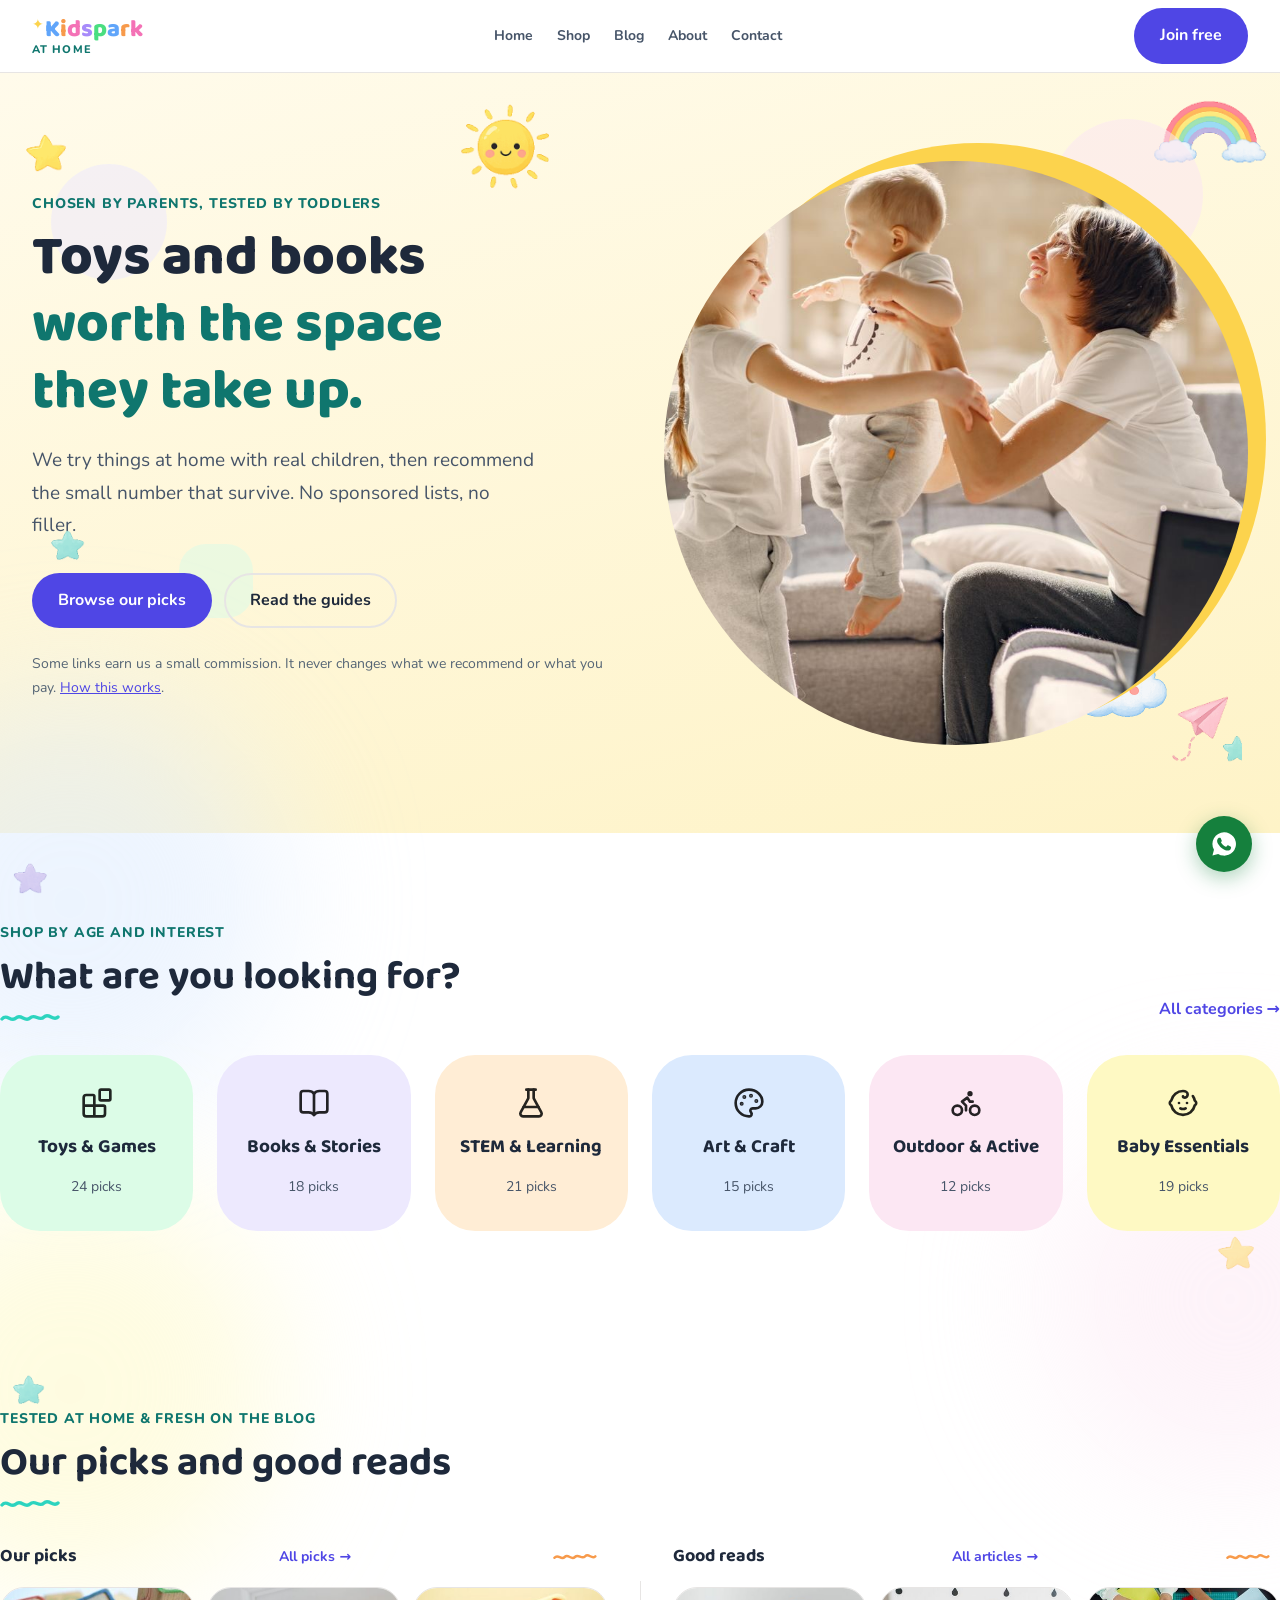
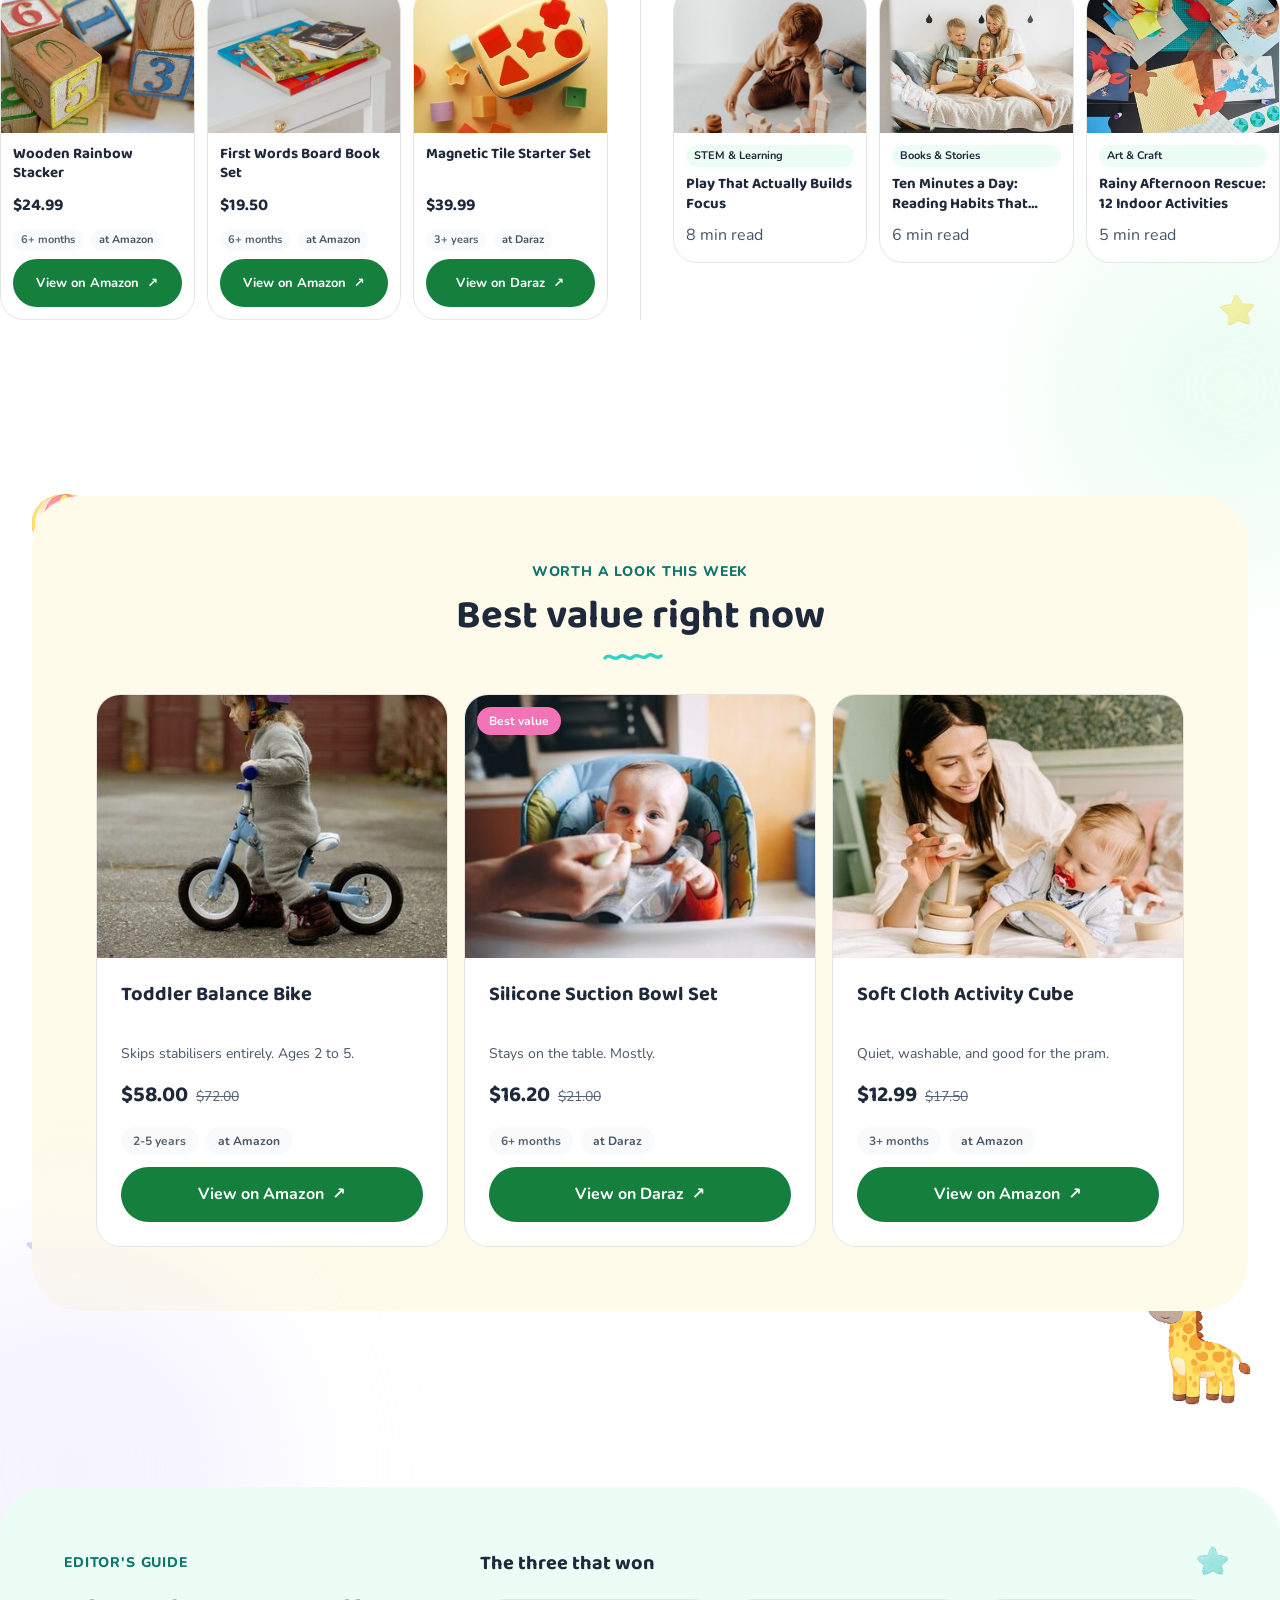
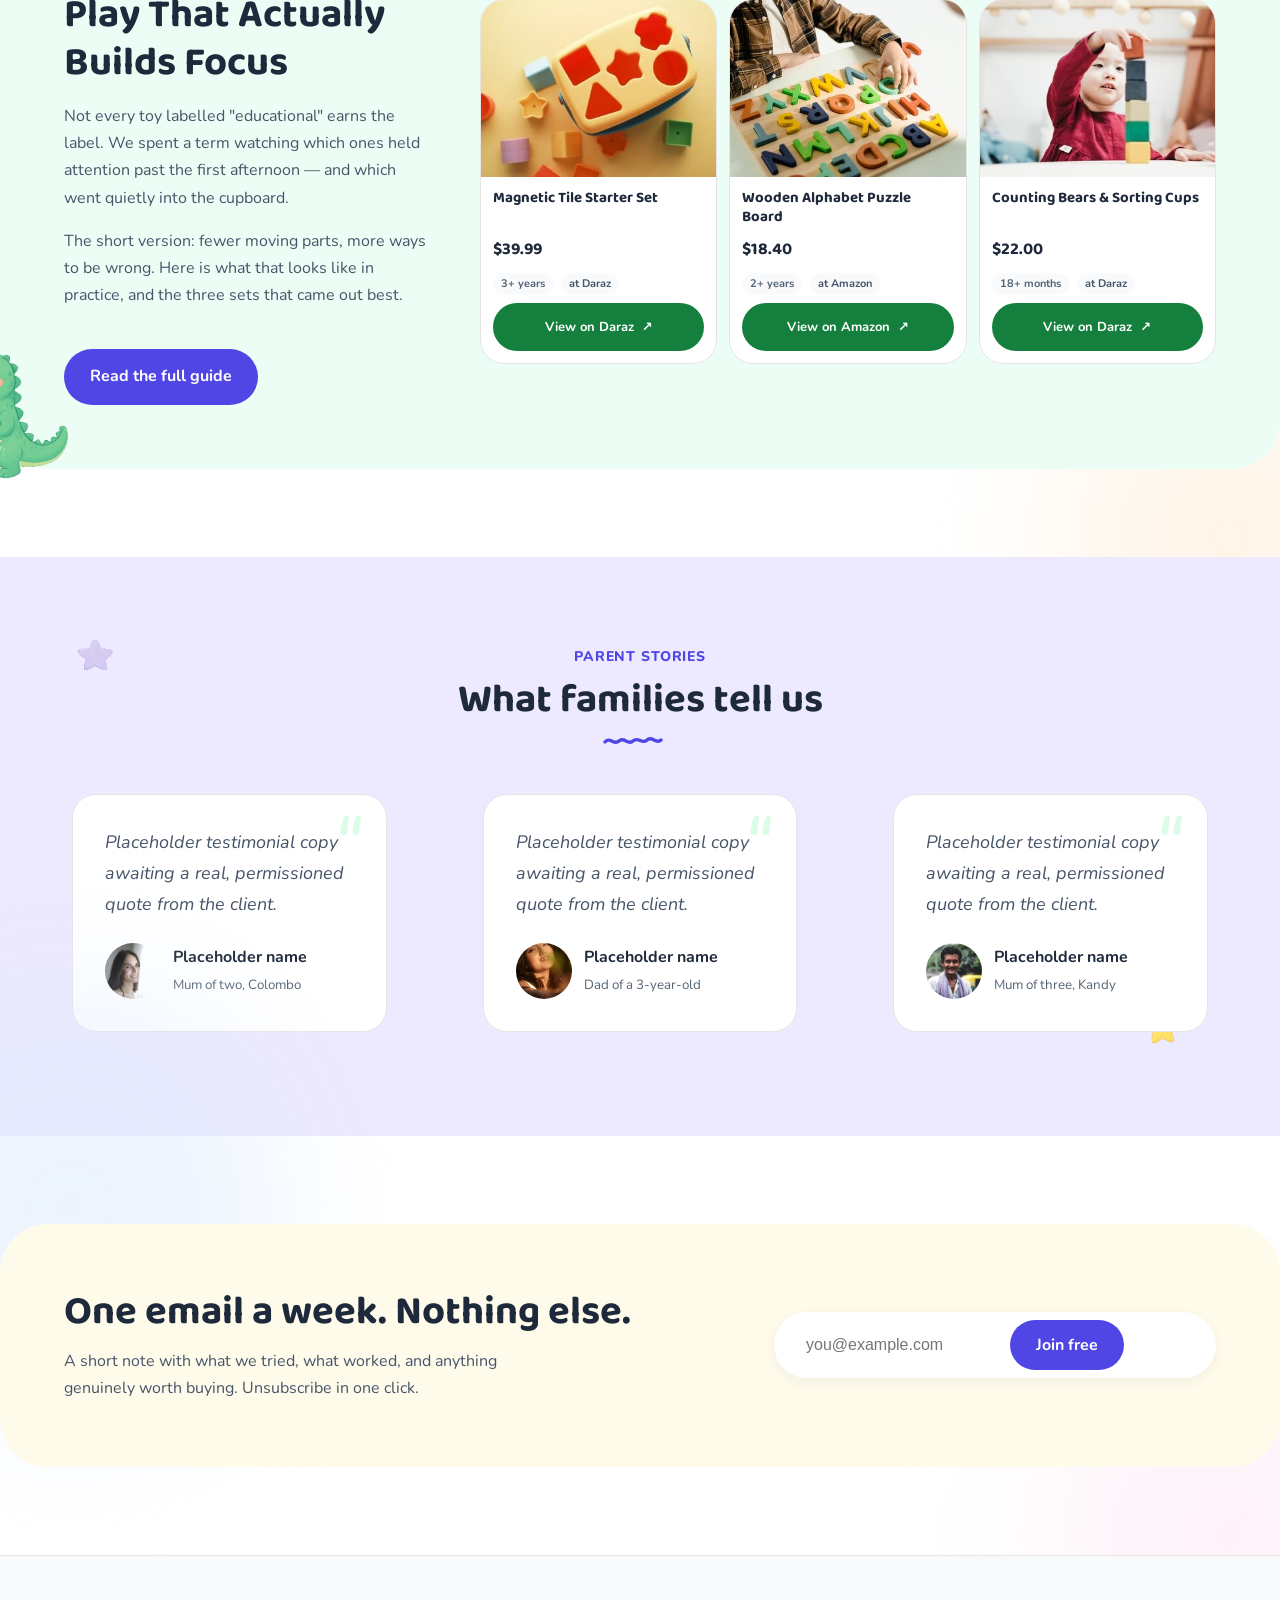
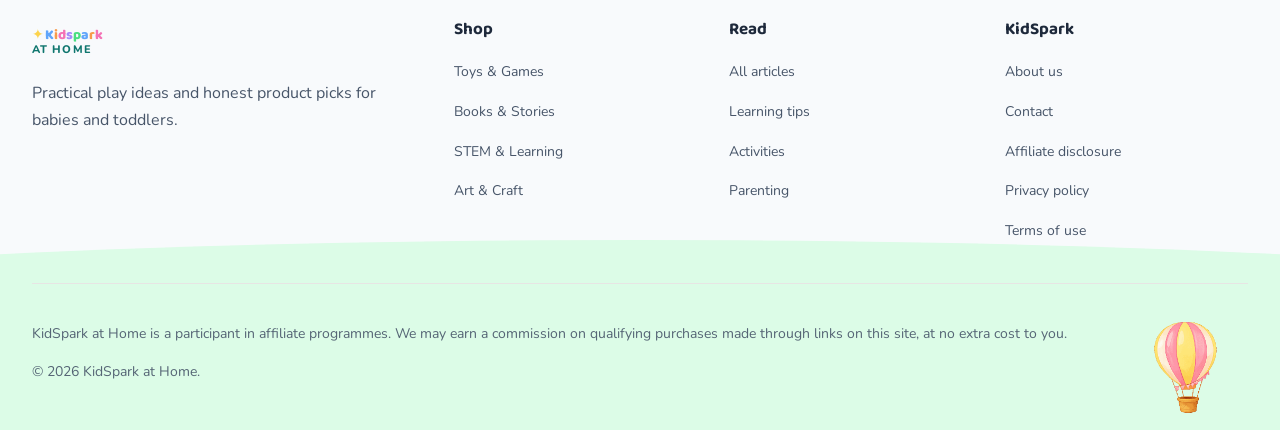
==== commit bf5dfed1: "fix: match reference — teal hero accent, lavender testimonials, balloon on deals; add no-cache dev s" ====
--- a/index.html
+++ b/index.html
@@ -8,8 +8,8 @@
 <link rel="preconnect" href="https://fonts.googleapis.com">
 <link rel="preconnect" href="https://fonts.gstatic.com" crossorigin>
 <link href="https://fonts.googleapis.com/css2?family=Baloo+2:wght@500;600;700;800&family=Nunito:ital,wght@0,400;0,500;0,600;0,700;0,800;1,400;1,600&display=swap" rel="stylesheet">
-<link rel="stylesheet" href="assets/css/kidspark.css">
-<script type="module" src="assets/js/app.js"></script>
+<link rel="stylesheet" href="assets/css/kidspark.css?v=7">
+<script type="module" src="assets/js/app.js?v=7"></script>
 </head>
 <body>
 <header class="ks-header"></header>
@@ -26,7 +26,7 @@
     <div class="ks-wrap ks-hero__grid">
       <div class="ks-hero__copy">
         <p class="ks-hero__eyebrow">Chosen by parents, tested by toddlers</p>
-        <h1>Toys and books<br>worth the space<br>they take up.</h1>
+        <h1>Toys and books<br><span class="ks-hero__accent">worth the space<br>they take up.</span></h1>
         <p class="ks-hero__sub">
           We try things at home with real children, then recommend the small
           number that survive. No sponsored lists, no filler.
--- a/assets/css/kidspark.css
+++ b/assets/css/kidspark.css
@@ -245,7 +245,7 @@
 .ks-cat-card:hover { box-shadow: var(--ks-shadow-md); transform: translateY(-3px); }
 .ks-cat-card__name { font-family: var(--ks-font-head); font-size: 19px; font-weight: 700; }
 .ks-cat-card__count { font-size: var(--ks-text-small); color: var(--ks-body); }
-.ks-cat-card__icon { width: 40px; height: 40px; }
+.ks-cat-card__icon { width: 32px; height: 32px; opacity: .85; }
 
 .ks-cat-card--mint   { background: var(--ks-pastel-mint); }
 .ks-cat-card--lilac  { background: var(--ks-pastel-lilac); }
@@ -306,18 +306,23 @@
 .ks-logo {
   display: inline-flex;
   flex-direction: column;
+  gap: 2px;
+  line-height: 1;
   font-family: var(--ks-font-head);
   font-size: 24px;
   font-weight: 800;
   color: var(--ks-ink);
 }
-.ks-logo span {
+/* The coloured letters must stay on ONE line — they are their own row,
+   not siblings of the column. */
+.ks-logo__word { display: flex; align-items: baseline; line-height: 1; }
+.ks-logo__sub {
   font-family: var(--ks-font-body);
-  font-size: 13px;
-  font-weight: 700;
+  font-size: 11px;
+  font-weight: 800;
+  letter-spacing: .1em;
+  text-transform: uppercase;
   color: var(--ks-teal);
-  text-transform: uppercase;
-  letter-spacing: .08em;
 }
 
 .ks-header__actions {
@@ -729,9 +734,14 @@
   .ks-row6__cards { grid-template-columns: repeat(3, 1fr); }
 }
 @media (max-width: 600px) {
-  .ks-row6__cards { grid-template-columns: repeat(3, 1fr); gap: var(--ks-s2); }
-  .ks-card--compact .ks-card__title { font-size: 13px; }
-  .ks-card--compact .ks-btn { font-size: 11px; padding: 0 var(--ks-s2); min-height: var(--ks-tap); }
+  /* Three across on a phone gives ~125px cards, which forced 11px button
+     text on the primary CTA. Two across keeps both groups visible and the
+     text legible; the desktop row of six is untouched. */
+  .ks-row6__cards { grid-template-columns: repeat(2, 1fr); gap: var(--ks-s3); }
+  .ks-card--compact .ks-card__title { font-size: 15px; }
+  .ks-card--compact .ks-card__blurb { display: none; }
+  .ks-card--compact .ks-badge { font-size: var(--ks-text-tiny); }
+  .ks-card--compact .ks-btn { font-size: var(--ks-text-small); padding: 0 var(--ks-s3); min-height: var(--ks-tap); }
 }
 
 /* ============================================================
@@ -743,7 +753,13 @@
 
 /* ---------- Ambient pastel wash behind plain sections ---------- */
 
-.ks-atmos { position: relative; overflow: hidden; }
+/* No overflow:hidden here — these sections are also .ks-wrap (max-width
+   1280px), so clipping drew a hard-edged tinted rectangle down the page.
+   The wash now bleeds outward and is clipped at <main> instead, at the
+   viewport edge, where the cut is invisible. `clip` (not `hidden`) keeps
+   the sticky header working — and the header sits outside <main> anyway. */
+.ks-atmos { position: relative; }
+main { overflow-x: clip; }
 .ks-atmos > * { position: relative; z-index: 1; }
 .ks-atmos::before,
 .ks-atmos::after {
@@ -757,12 +773,14 @@
 }
 .ks-atmos::before {
   width: 420px; height: 420px;
-  top: -140px; left: -120px;
+  top: -140px;
+  left: -140px;
   background: var(--ks-pastel-sky);
 }
 .ks-atmos::after {
   width: 360px; height: 360px;
-  bottom: -160px; right: -110px;
+  bottom: -160px;
+  right: -130px;
   background: var(--ks-pastel-blush);
 }
 .ks-atmos--warm::before { background: var(--ks-pastel-butter); }
@@ -901,53 +919,6 @@
 .ks-char { position: absolute; display: block; pointer-events: none; z-index: 0; }
 .ks-char svg { width: 100%; height: 100%; display: block; overflow: visible; }
 
-/* Character palettes */
-.c-sun { fill: var(--ks-toy-yellow); }
-.c-sun-ray { stroke: var(--ks-toy-yellow); }
-.c-eye { fill: var(--ks-toy-ink); }
-.c-smile { stroke: var(--ks-toy-ink); fill: none; }
-.c-blush { fill: var(--ks-toy-pink); opacity: .65; }
-.c-cloud { fill: var(--ks-white); stroke: var(--ks-pastel-sky); stroke-width: 2; }
-
-.r1 { stroke: var(--ks-toy-red); fill: none; }
-.r2 { stroke: var(--ks-toy-yellow); fill: none; }
-.r3 { stroke: var(--ks-toy-teal); fill: none; }
-
-.b-body { fill: var(--ks-toy-pink); }
-.b-stripe { fill: var(--ks-toy-yellow); opacity: .85; }
-.b-basket { fill: var(--ks-toy-brown); }
-.b-rope { stroke: var(--ks-toy-brown); }
-
-.g-body, .g-head, .g-neck, .g-leg { fill: var(--ks-toy-yellow); }
-.g-snout { fill: var(--ks-toy-orange); opacity: .5; }
-.g-spot { fill: var(--ks-toy-orange); opacity: .8; }
-.g-horn { stroke: var(--ks-toy-brown); }
-.g-horn-tip { fill: var(--ks-toy-brown); }
-
-.d-body { fill: var(--ks-toy-green); }
-.d-spike { fill: var(--ks-toy-teal); }
-.d-leg { fill: var(--ks-toy-green); }
-.d-belly { fill: var(--ks-white); opacity: .45; }
-
-.p-head { fill: var(--ks-white); stroke: var(--ks-border); stroke-width: 2; }
-.p-ear, .p-patch, .p-nose { fill: var(--ks-toy-ink); }
-.p-eye { fill: var(--ks-white); }
-
-.t-car   { fill: var(--ks-toy-red); }
-.t-car2  { fill: var(--ks-toy-blue); }
-.t-cab   { fill: var(--ks-toy-yellow); }
-.t-window{ fill: var(--ks-white); opacity: .9; }
-.t-chimney { fill: var(--ks-toy-red); }
-.t-wheel { fill: var(--ks-toy-ink); opacity: .75; }
-
-.tr-trunk { fill: var(--ks-toy-brown); }
-.tr-leaf  { fill: var(--ks-toy-green); }
-.tr-leaf2 { fill: var(--ks-toy-teal); opacity: .85; }
-
-.f-stem { fill: var(--ks-toy-green); }
-.f-petal { fill: var(--ks-toy-pink); }
-.f-heart { fill: var(--ks-toy-yellow); }
-
 /* Gentle idle motion for the characters */
 .ks-char--bob { animation: ksDrift 7s ease-in-out infinite; }
 .ks-char--bob-slow { animation: ksDrift 11s ease-in-out infinite; }
@@ -1002,11 +973,15 @@
 
 /* ---------- Colourful wordmark ---------- */
 
-.ks-logo__k { color: var(--ks-toy-teal); }
-.ks-logo__i { color: var(--ks-toy-orange); }
-.ks-logo__d { color: var(--ks-toy-blue); }
-.ks-logo__rest { color: var(--ks-ink); }
-.ks-logo__spark { color: var(--ks-toy-yellow); margin-right: 2px; }
+.ks-logo__k  { color: var(--ks-toy-blue); }
+.ks-logo__i  { color: var(--ks-toy-orange); }
+.ks-logo__d  { color: var(--ks-toy-pink); }
+.ks-logo__s  { color: var(--ks-toy-purple); }
+.ks-logo__p  { color: var(--ks-toy-green); }
+.ks-logo__a  { color: var(--ks-toy-blue); }
+.ks-logo__r  { color: var(--ks-toy-orange); }
+.ks-logo__k2 { color: var(--ks-toy-pink); }
+.ks-logo__spark { color: var(--ks-toy-yellow); font-size: 14px; align-self: flex-start; margin-right: 1px; }
 
 /* ---------- Footer landscape ---------- */
 
@@ -1127,3 +1102,20 @@
   .ks-news__input { width: 100%; min-width: 0; }
 }
 .ks-card__tags { display: flex; flex-wrap: wrap; gap: var(--ks-s2); }
+
+/* Illustrated PNG stickers sit inside the same slots as the SVG ones. */
+.ks-char img, .ks-doodle img { width: 100%; height: auto; display: block; }
+
+/* Decorations must stay absolutely positioned even inside wrappers whose
+   `> *` rule sets position: relative for stacking. Without this the footer
+   balloon ignored right:4% and rendered off-screen at -76px. */
+.ks-atmos > .ks-char,  .ks-panel > .ks-char,  .ks-footer > .ks-char,
+.ks-atmos > .ks-scatter, .ks-panel > .ks-scatter, .ks-footer > .ks-scatter {
+  position: absolute;
+}
+
+/* Reference colours the second half of the hero headline teal. */
+.ks-hero__accent { color: var(--ks-teal); }
+
+/* Testimonials sit on lavender in the reference, not mint. */
+#testimonials { background: var(--ks-pastel-lilac); }
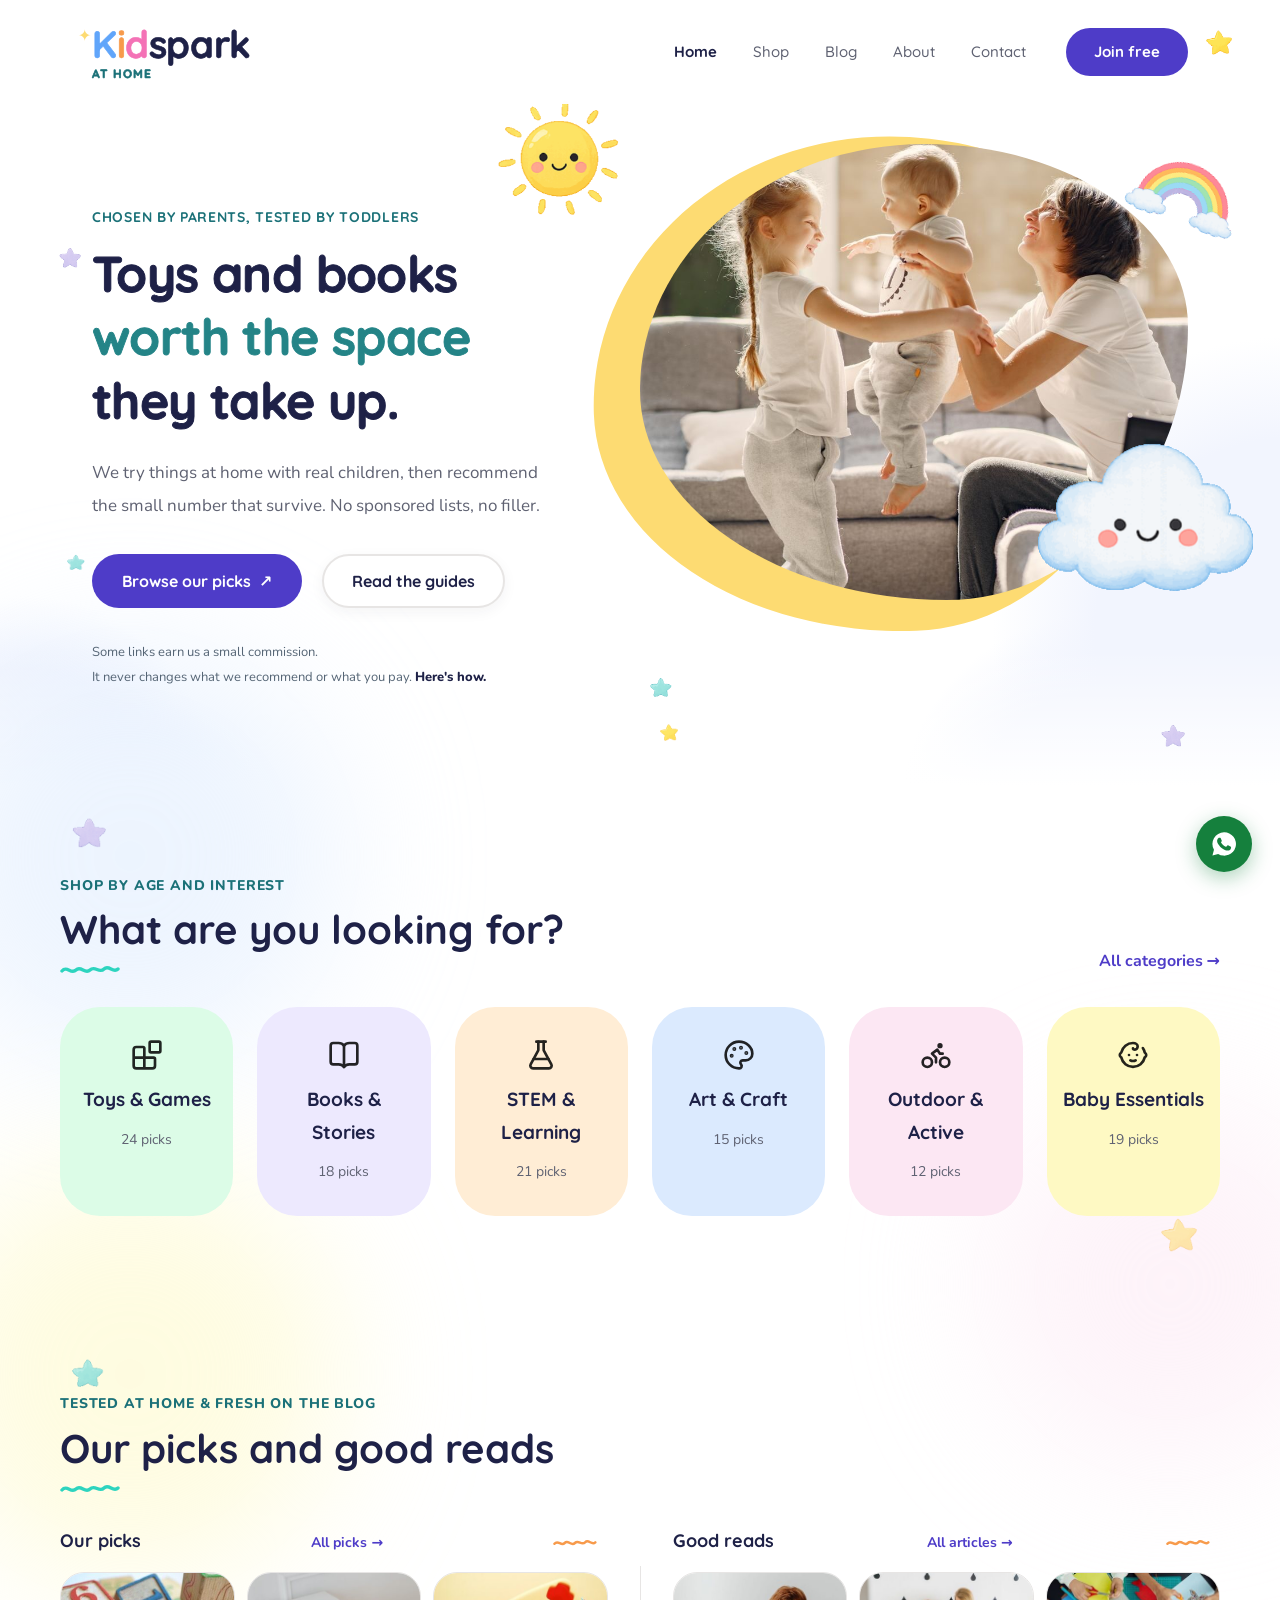
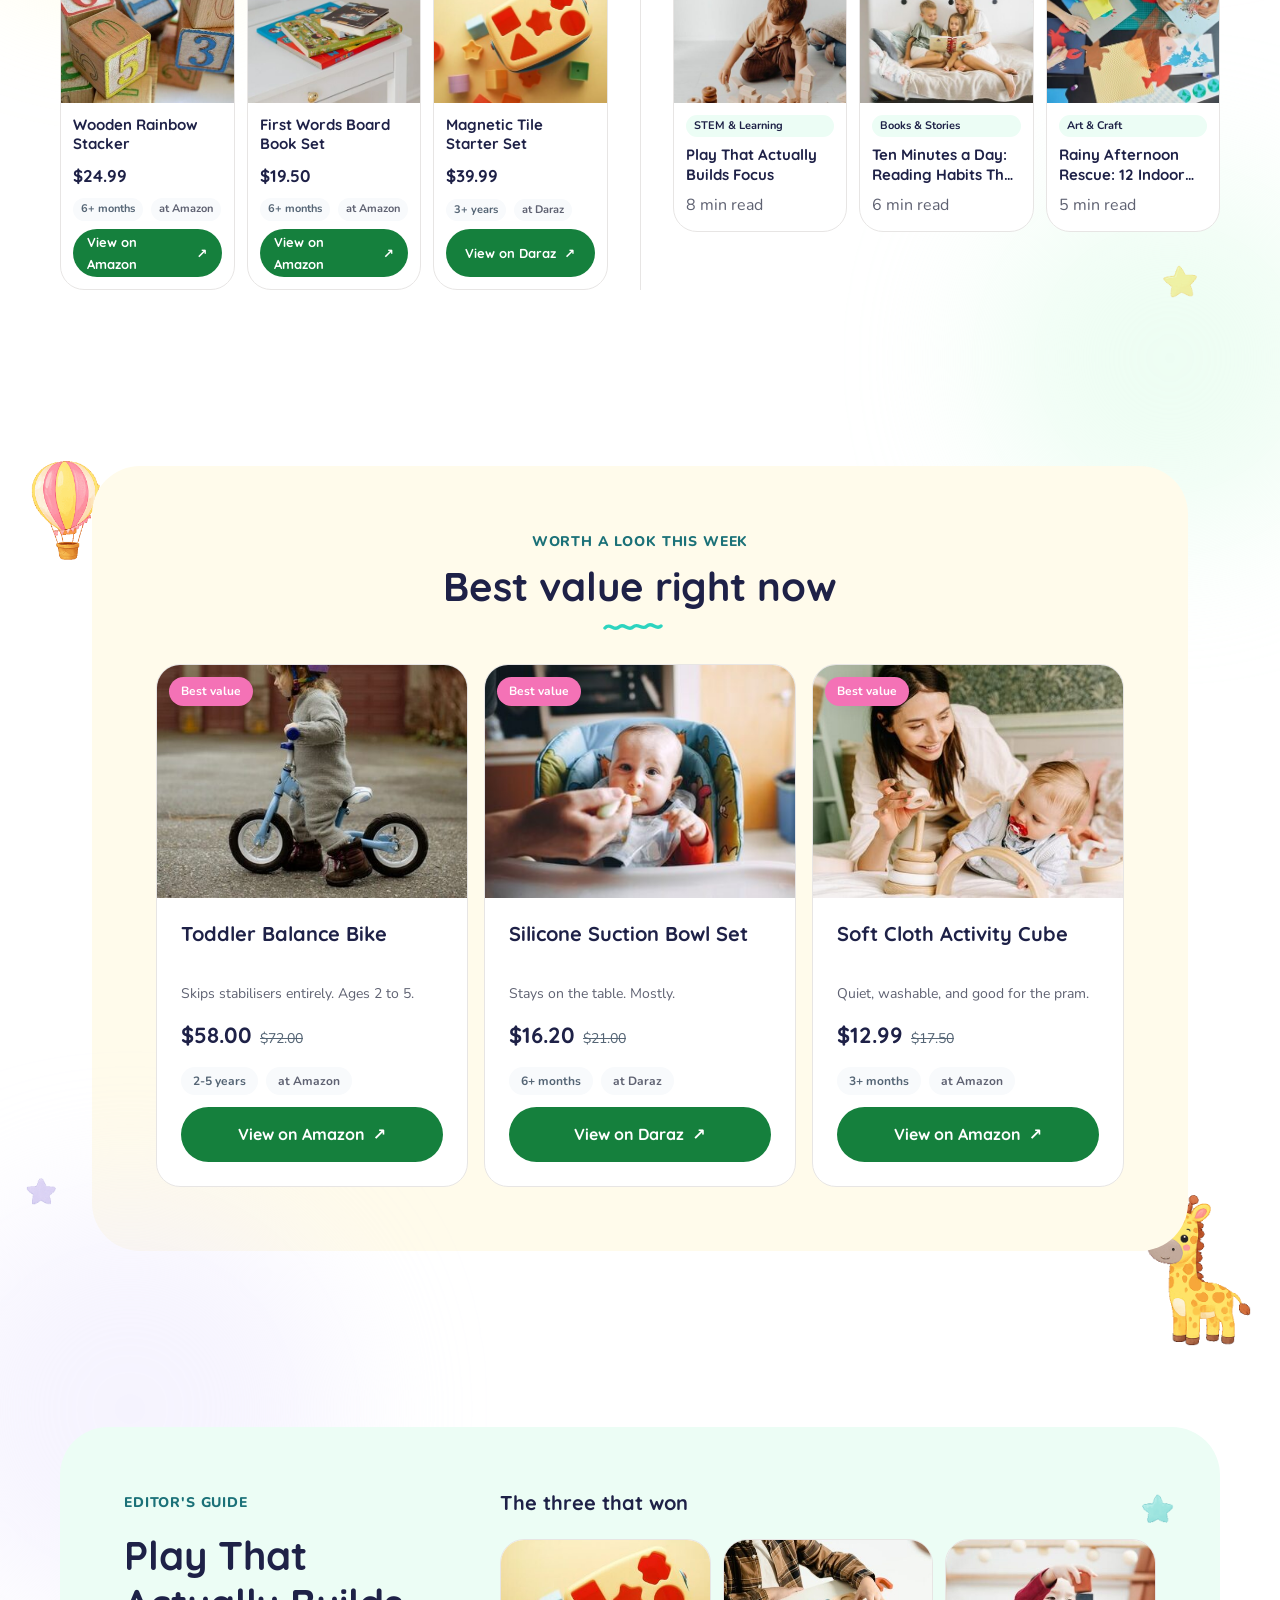
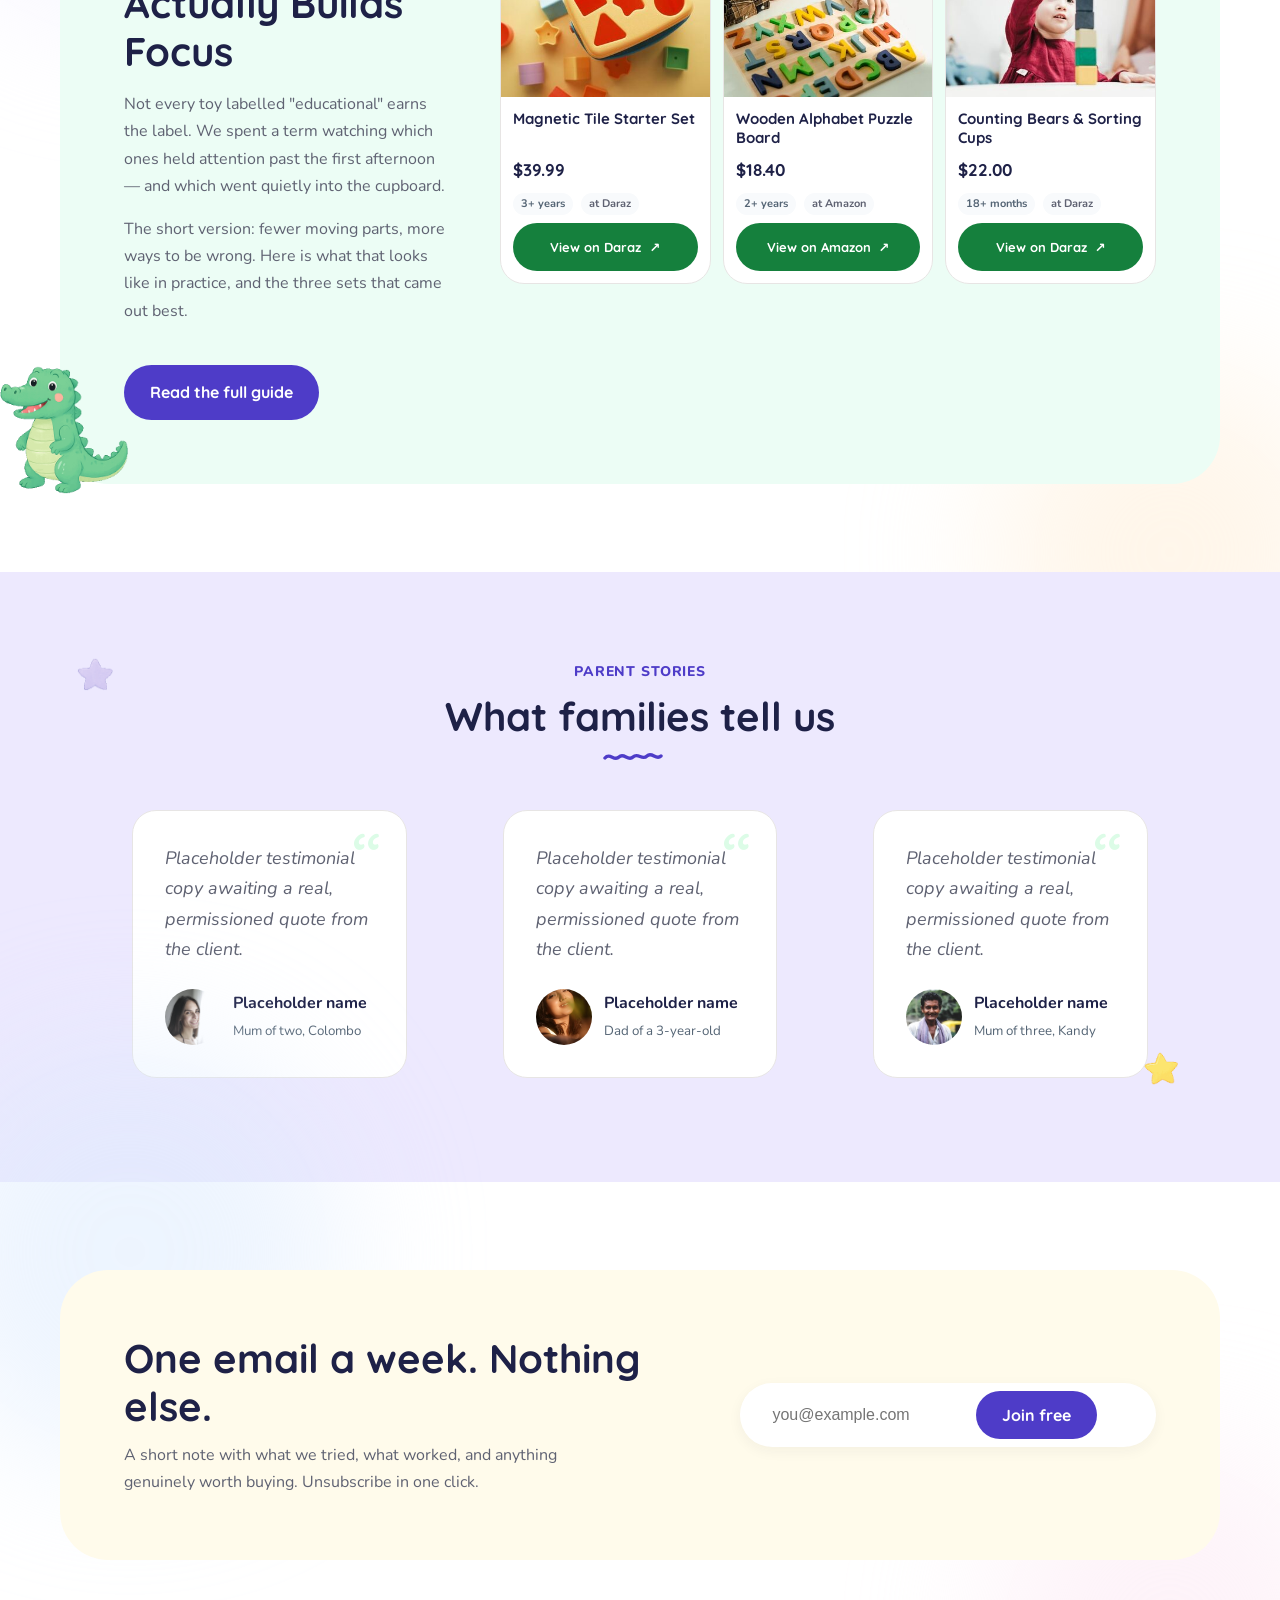
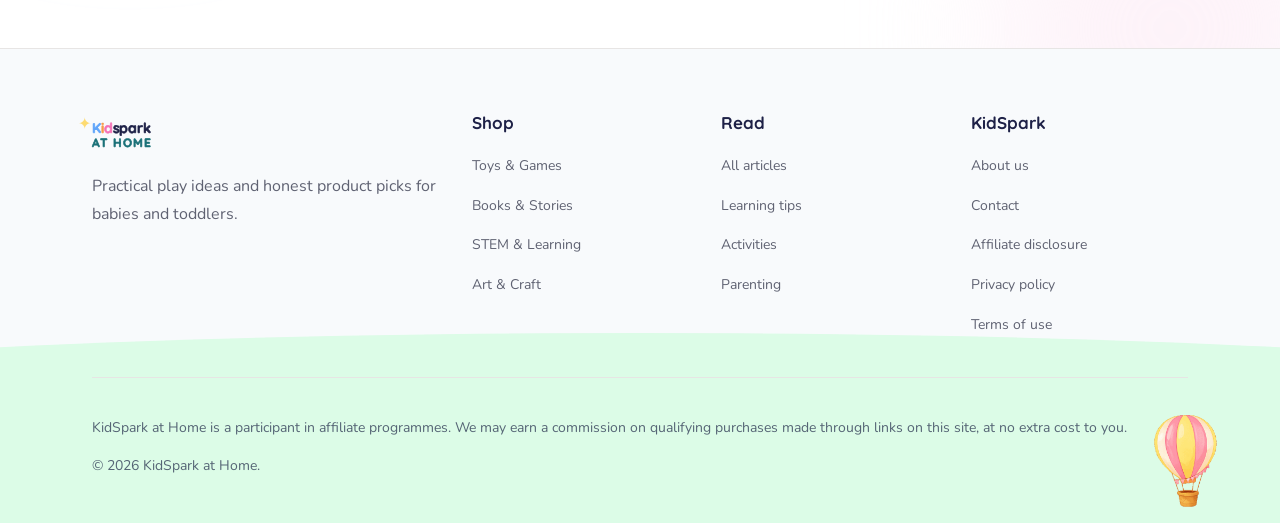
==== commit f8f3ca64: "feat: rebuild header and hero to match reference design Quicksand headings, colours sampled from the" ====
--- a/index.html
+++ b/index.html
@@ -7,9 +7,9 @@
 <meta name="description" content="Hand-picked toys, books and learning kits for babies and toddlers, chosen and tested by parents. Plus practical play and routine guides.">
 <link rel="preconnect" href="https://fonts.googleapis.com">
 <link rel="preconnect" href="https://fonts.gstatic.com" crossorigin>
-<link href="https://fonts.googleapis.com/css2?family=Baloo+2:wght@500;600;700;800&family=Nunito:ital,wght@0,400;0,500;0,600;0,700;0,800;1,400;1,600&display=swap" rel="stylesheet">
-<link rel="stylesheet" href="assets/css/kidspark.css?v=7">
-<script type="module" src="assets/js/app.js?v=7"></script>
+<link href="https://fonts.googleapis.com/css2?family=Quicksand:wght@500;600;700&family=Nunito:ital,wght@0,400;0,500;0,600;0,700;0,800;1,400;1,600&display=swap" rel="stylesheet">
+<link rel="stylesheet" href="assets/css/kidspark.css?v=8">
+<script type="module" src="assets/js/app.js?v=8"></script>
 </head>
 <body>
 <header class="ks-header"></header>
@@ -17,35 +17,43 @@
 <main id="main">
 
   <section class="ks-hero">
-    <div class="ks-hero__deco" aria-hidden="true">
-      <span class="ks-hero__shape ks-hero__shape--a"></span>
-      <span class="ks-hero__shape ks-hero__shape--b ks-hero__shape--squircle"></span>
-      <span class="ks-hero__shape ks-hero__shape--c"></span>
-      <span class="ks-hero__shape ks-hero__shape--d ks-hero__shape--squircle"></span>
+    <div class="ks-hero__doodles" aria-hidden="true">
+      <img class="ks-hero__star ks-hero__star--1" src="assets/images/decor/star-purple.png" alt="" width="82" height="76">
+      <img class="ks-hero__star ks-hero__star--2" src="assets/images/decor/star-teal.png" alt="" width="78" height="72">
+      <img class="ks-hero__star ks-hero__star--3" src="assets/images/decor/star-teal.png" alt="" width="78" height="72">
+      <img class="ks-hero__star ks-hero__star--4" src="assets/images/decor/star-teal.png" alt="" width="78" height="72">
+      <img class="ks-hero__star ks-hero__star--5" src="assets/images/decor/star-yellow.png" alt="" width="90" height="85">
+      <img class="ks-hero__star ks-hero__star--6" src="assets/images/decor/star-purple.png" alt="" width="82" height="76">
     </div>
     <div class="ks-wrap ks-hero__grid">
       <div class="ks-hero__copy">
         <p class="ks-hero__eyebrow">Chosen by parents, tested by toddlers</p>
-        <h1>Toys and books<br><span class="ks-hero__accent">worth the space<br>they take up.</span></h1>
+        <h1>Toys and books<br><span class="ks-hero__accent">worth the space</span><br>they take up.</h1>
         <p class="ks-hero__sub">
           We try things at home with real children, then recommend the small
           number that survive. No sponsored lists, no filler.
         </p>
         <div class="ks-hero__btns">
-          <a class="ks-btn ks-btn--primary" href="#picks">Browse our picks</a>
-          <a class="ks-btn ks-btn--outline" href="#picks">Read the guides</a>
+          <a class="ks-btn ks-btn--primary" href="#picks">Browse our picks <span aria-hidden="true">↗</span></a>
+          <a class="ks-btn ks-btn--outline" href="blog.html">Read the guides</a>
         </div>
         <p class="ks-hero__disclosure">
-          Some links earn us a small commission. It never changes what we recommend
-          or what you pay. <a href="disclosure.html">How this works</a>.
+          Some links earn us a small commission.<br>
+          It never changes what we recommend or what you pay.
+          <a href="disclosure.html">Here's how.</a>
         </p>
       </div>
       <div class="ks-hero__media">
-        <img src="assets/images/hero/hero-play.jpg"
-             srcset="assets/images/hero/hero-play-400.jpg 400w, assets/images/hero/hero-play.jpg 1200w"
-             sizes="(max-width: 860px) 100vw, 600px"
-             alt="A mother and her toddler playing together with wooden toys on a rug"
-             width="1200" height="800" fetchpriority="high">
+        <div class="ks-hero__photo">
+          <img src="assets/images/hero/hero-play.jpg"
+               srcset="assets/images/hero/hero-play-400.jpg 400w, assets/images/hero/hero-play.jpg 1200w"
+               sizes="(max-width: 860px) 84vw, 548px"
+               alt="A mother lifting her baby while her young daughter reaches up to them at home"
+               width="1200" height="800" fetchpriority="high">
+        </div>
+        <img class="ks-hero__sticker ks-hero__sticker--sun" src="assets/images/decor/sun.png" alt="" aria-hidden="true" width="200" height="202">
+        <img class="ks-hero__sticker ks-hero__sticker--rainbow" src="assets/images/decor/rainbow.png" alt="" aria-hidden="true" width="260" height="195">
+        <img class="ks-hero__sticker ks-hero__sticker--cloud" src="assets/images/decor/cloud.png" alt="" aria-hidden="true" width="240" height="214">
       </div>
     </div>
   </section>
--- a/assets/css/kidspark.css
+++ b/assets/css/kidspark.css
@@ -1,7 +1,7 @@
 :root {
   /* Brand */
-  --ks-indigo:       #4F46E5;
-  --ks-indigo-dark:  #4338CA;
+  --ks-indigo:       #4E3CC8;
+  --ks-indigo-dark:  #3F2FA8;
 
   /* External CTA green. Spec called for #22C55E, but white text on it is
      2.28:1 — unreadable. Darkened to the nearest shade that clears 4.5:1
@@ -12,7 +12,8 @@
 
   /* Teal accent for overlines and squiggles. Spec #0D9488 is 3.74:1 as
      text; deepened to clear 4.5:1 on white and on the pale panels. */
-  --ks-teal:         #0F766E;
+  --ks-teal:         #1B7178;
+  --ks-teal-bright:  #248487;  /* large headline text only (4.4:1) */
   --ks-teal-dark:    #0C6B63;
 
   /* Surfaces */
@@ -21,6 +22,7 @@
   --ks-mint:   #ECFDF5;
   --ks-sand:   #F8FAFC;
   --ks-white:  #FFFFFF;
+  --ks-haze:   #F2F5FE;  /* faint lavender cloud shapes behind the hero */
   --ks-border: #E7E5E4;
 
   /* Category pastels */
@@ -32,8 +34,8 @@
   --ks-pastel-butter: #FEF9C3;
 
   /* Text */
-  --ks-ink:   #1E293B;
-  --ks-body:  #475569;
+  --ks-ink:   #1E2147;
+  --ks-body:  #5F6272;
   --ks-muted: #556575;  /* spec #64748B failed 4.5:1 on pastels; nearest passing slate */
 
   /* Functional */
@@ -43,17 +45,17 @@
   /* Toybox — decorative illustration only. */
   --ks-toy-red:    #F4726B;
   --ks-toy-orange: #F79A4B;
-  --ks-toy-yellow: #FCD34D;
+  --ks-toy-yellow: #FDDB72;
   --ks-toy-green:  #4ADE80;
   --ks-toy-teal:   #2DD4BF;
   --ks-toy-blue:   #60A5FA;
   --ks-toy-purple: #A78BFA;
   --ks-toy-pink:   #F472B6;
   --ks-toy-brown:  #C98A5E;
-  --ks-toy-ink:    #1E293B;
+  --ks-toy-ink:    #1E2147;
 
   /* Type */
-  --ks-font-head: 'Baloo 2', system-ui, sans-serif;
+  --ks-font-head: 'Quicksand', 'Nunito', system-ui, sans-serif;
   --ks-font-body: 'Nunito', system-ui, sans-serif;
   --ks-text-h1:    clamp(36px, 4.6vw, 56px);
   --ks-text-h2:    clamp(28px, 3.4vw, 40px);
@@ -80,7 +82,7 @@
   --ks-shadow-lg: 0 18px 44px rgba(30, 41, 59, 0.10);
 
   /* Layout */
-  --ks-container: 1280px;
+  --ks-container: 1160px;
   --ks-gutter: 32px;
 
   --ks-tap: 48px;
@@ -290,55 +292,82 @@
   position: sticky;
   top: 0;
   z-index: 50;
-  background: rgba(255, 255, 255, .86);
+  background: rgba(255, 255, 255, .92);
   backdrop-filter: saturate(1.4) blur(10px);
-  border-bottom: 1px solid var(--ks-border);
 }
 
 .ks-header__inner {
   display: flex;
   align-items: center;
-  justify-content: space-between;
-  min-height: 72px;
-  gap: var(--ks-s5);
-}
-
+  min-height: 104px;
+  gap: 40px;
+}
+
+/* Wordmark: three coloured letters, then the rest in ink. */
 .ks-logo {
+  position: relative;
   display: inline-flex;
   flex-direction: column;
-  gap: 2px;
+  gap: 5px;
   line-height: 1;
   font-family: var(--ks-font-head);
-  font-size: 24px;
-  font-weight: 800;
+  font-size: 38px;
+  font-weight: 700;
+  letter-spacing: -.01em;
   color: var(--ks-ink);
-}
-/* The coloured letters must stay on ONE line — they are their own row,
-   not siblings of the column. */
+  -webkit-text-stroke: .6px currentColor;
+}
 .ks-logo__word { display: flex; align-items: baseline; line-height: 1; }
+.ks-logo__k { color: var(--ks-toy-blue); }
+.ks-logo__i { color: var(--ks-toy-orange); }
+.ks-logo__d { color: var(--ks-toy-pink); }
+.ks-logo__spark {
+  position: absolute;
+  left: -14px; top: 2px;
+  font-size: 16px;
+  -webkit-text-stroke: 0;
+  color: var(--ks-toy-yellow);
+}
 .ks-logo__sub {
-  font-family: var(--ks-font-body);
-  font-size: 11px;
-  font-weight: 800;
-  letter-spacing: .1em;
+  font-family: var(--ks-font-head);
+  font-size: 12px;
+  font-weight: 700;
+  letter-spacing: .09em;
   text-transform: uppercase;
   color: var(--ks-teal);
-}
-
-.ks-header__actions {
-  display: flex;
-  align-items: center;
-  gap: var(--ks-s4);
 }
 
 .ks-nav {
   display: flex;
   align-items: center;
-  gap: var(--ks-s5);
-  font-weight: 700;
-  font-size: var(--ks-text-small);
-}
+  gap: 36px;
+  margin-left: auto;
+  font-family: var(--ks-font-head);
+  font-size: 15px;
+  font-weight: 500;
+  color: var(--ks-body);
+}
+.ks-nav__link { transition: color .2s var(--ks-ease); }
 .ks-nav__link:hover { color: var(--ks-indigo); }
+.ks-nav__link[aria-current="page"] { color: var(--ks-ink); font-weight: 700; }
+
+.ks-header__actions {
+  position: relative;
+  display: flex;
+  align-items: center;
+  gap: var(--ks-s3);
+}
+.ks-header__actions .ks-btn {
+  min-height: var(--ks-tap);
+  padding: 0 26px;
+  font-size: 15px;
+}
+.ks-header__star {
+  position: absolute;
+  right: -44px; top: 2px;
+  width: 26px; height: auto;
+  pointer-events: none;
+}
 
 .ks-hamburger {
   display: none;
@@ -356,6 +385,7 @@
   display: block;
   width: 22px;
   height: 2px;
+  border-radius: 2px;
   background: var(--ks-ink);
 }
 
@@ -364,70 +394,167 @@
    underneath the horizontal one. */
 .ks-mobile-nav { display: none; }
 .ks-mobile-nav[hidden] { display: none !important; }
-
-@media (max-width: 860px) {
-  .ks-mobile-nav:not([hidden]) {
-    display: flex;
-    flex-direction: column;
-    padding: var(--ks-s4);
-    border-top: 1px solid var(--ks-border);
-    background: var(--ks-white);
-  }
-}
 .ks-mobile-nav .ks-nav__link {
   display: flex;
   align-items: center;
   min-height: var(--ks-tap);
+  font-family: var(--ks-font-head);
+  font-weight: 600;
+  color: var(--ks-ink);
+}
+
+/* ---------- Buttons: headline face, as in the reference ---------- */
+
+.ks-btn { font-family: var(--ks-font-head); font-weight: 700; }
+.ks-btn--outline {
+  background: var(--ks-white);
+  border-color: var(--ks-border);
+  box-shadow: var(--ks-shadow-sm);
 }
 
 /* ---------- Hero ---------- */
 
 .ks-hero {
-  background: linear-gradient(165deg, var(--ks-cream) 0%, var(--ks-amber) 100%);
-  padding: var(--ks-s9) 0;
-  overflow: hidden;
+  position: relative;
+  padding: 40px 0 96px;
+  /* Faint lavender cloud banks in the bottom-left and right, on white. */
+  background:
+    linear-gradient(to bottom, rgba(255, 255, 255, 0) 80%, var(--ks-white) 100%),
+    radial-gradient(circle 190px at 2% 100%, var(--ks-haze) 62%, transparent 100%),
+    radial-gradient(circle 130px at 11% 106%, var(--ks-haze) 62%, transparent 100%),
+    radial-gradient(circle 300px at 101% 78%, var(--ks-haze) 66%, transparent 100%),
+    radial-gradient(circle 200px at 86% 104%, var(--ks-haze) 62%, transparent 100%),
+    var(--ks-white);
 }
 
 .ks-hero__grid {
+  position: relative;
+  z-index: 1;
   display: grid;
-  grid-template-columns: 1fr 1fr;
-  gap: var(--ks-s7);
-  align-items: center;
-}
+  grid-template-columns: minmax(0, 1fr) minmax(0, 548px);
+  gap: var(--ks-s8);
+  align-items: start;
+}
+.ks-hero__copy { padding-top: 62px; }
 
 .ks-hero__eyebrow {
-  font-size: var(--ks-text-small);
-  font-weight: 800;
+  margin: 0 0 var(--ks-s3);
+  font-family: var(--ks-font-head);
+  font-size: 14px;
+  font-weight: 700;
+  letter-spacing: .05em;
+  text-transform: uppercase;
   color: var(--ks-teal);
-  text-transform: uppercase;
-  letter-spacing: .06em;
-  margin: 0 0 var(--ks-s2);
-}
+}
+
+.ks-hero h1 {
+  font-size: clamp(36px, 3.9vw, 56px);
+  font-weight: 700;
+  line-height: 1.27;
+  letter-spacing: -.012em;
+  /* Quicksand tops out at 700; a hairline stroke brings it up to the
+     reference weight without swapping to a less rounded face. */
+  -webkit-text-stroke: .9px currentColor;
+}
+.ks-hero__accent { color: var(--ks-teal-bright); }
 
 .ks-hero__sub {
-  font-size: 19px;
-  max-width: 46ch;
+  margin: var(--ks-s5) 0 0;
+  max-width: 455px;
+  font-size: 17px;
+  line-height: 1.95;
 }
 
 .ks-hero__btns {
   display: flex;
-  gap: var(--ks-s3);
+  flex-wrap: wrap;
+  gap: 20px;
   margin-top: var(--ks-s6);
 }
+.ks-hero__btns .ks-btn { min-height: 54px; padding: 0 28px; font-size: 16px; }
 
 .ks-hero__disclosure {
-  font-size: var(--ks-text-small);
+  margin: var(--ks-s6) 0 0;
+  font-size: 13px;
+  line-height: 1.9;
   color: var(--ks-muted);
-  margin-top: var(--ks-s5);
-}
-.ks-hero__disclosure a {
-  color: var(--ks-indigo);
-  text-decoration: underline;
-}
-
-.ks-hero__media img {
-  border-radius: var(--ks-radius-card);
-  box-shadow: var(--ks-shadow-lg);
+}
+.ks-hero__disclosure a { font-weight: 800; color: var(--ks-ink); }
+.ks-hero__disclosure a:hover { color: var(--ks-indigo); }
+
+/* Photo: an egg-shaped blob with a yellow crescent peeking out behind it. */
+.ks-hero__media {
+  position: relative;
+  width: 100%;
+  aspect-ratio: 548 / 456;
+  justify-self: end;
+}
+.ks-hero__media::before {
+  content: '';
+  position: absolute;
+  inset: -1.5% 6% -7% -8.5%;
+  background: var(--ks-toy-yellow);
+  border-radius: 52% 48% 44% 56% / 54% 40% 60% 46%;
+  transform: rotate(-2deg);
+}
+.ks-hero__photo {
+  position: absolute;
+  inset: 0;
+  overflow: hidden;
+  border-radius: 52% 48% 44% 56% / 54% 40% 60% 46%;
+}
+.ks-hero__photo img {
+  width: 100%; height: 100%;
+  object-fit: cover;
+  object-position: 10% 50%;
+}
+
+.ks-hero__sticker { position: absolute; height: auto; pointer-events: none; }
+.ks-hero__sticker--sun     { width: 22%; left: -26%; top: -10%; animation: ksDrift 9s ease-in-out infinite; }
+.ks-hero__sticker--rainbow { width: 22%; right: -10%; top: 1%; transform: rotate(20deg); }
+.ks-hero__sticker--cloud   { width: 44%; right: -16%; bottom: -9%; animation: ksDrift 11s ease-in-out infinite; }
+
+.ks-hero__doodles { position: absolute; inset: 0; pointer-events: none; z-index: 0; }
+.ks-hero__star { position: absolute; height: auto; opacity: .9; }
+.ks-hero__star--1 { width: 22px; left: 4.6%;  top: 21%; }
+.ks-hero__star--2 { width: 18px; left: 5.2%;  top: 66%; }
+.ks-hero__star--3 { width: 20px; left: 55.4%; top: 17%; }
+.ks-hero__star--4 { width: 22px; left: 50.8%; top: 84%; }
+.ks-hero__star--5 { width: 18px; left: 51.6%; top: 91%; }
+.ks-hero__star--6 { width: 24px; right: 7.4%; top: 91%; }
+
+@media (max-width: 1080px) {
+  .ks-header__star { display: none; }
+  .ks-nav { gap: var(--ks-s5); }
+  .ks-hero__grid { grid-template-columns: minmax(0, 1fr) minmax(0, 420px); gap: var(--ks-s7); }
+}
+@media (max-width: 860px) {
+  .ks-header__inner { min-height: 76px; gap: var(--ks-s4); }
+  .ks-header__actions { margin-left: auto; }
+  .ks-logo { font-size: 28px; }
+  .ks-mobile-nav:not([hidden]) {
+    display: flex;
+    flex-direction: column;
+    padding: var(--ks-s4) var(--ks-gutter);
+    border-top: 1px solid var(--ks-border);
+    background: var(--ks-white);
+  }
+  .ks-hero { padding: var(--ks-s5) 0 var(--ks-s8); }
+  .ks-hero__grid { grid-template-columns: 1fr; gap: var(--ks-s8); }
+  .ks-hero__copy { padding-top: 0; }
+  .ks-hero h1 { -webkit-text-stroke-width: .6px; }
+  .ks-hero__media { max-width: 440px; justify-self: center; margin-left: 6%; }
+  .ks-hero__sticker--sun { left: -12%; top: -14%; }
+  .ks-hero__doodles { display: none; }
+}
+@media (max-width: 600px) {
+  .ks-header__actions .ks-btn { padding: 0 20px; }
+  .ks-hero__btns { flex-direction: column; gap: var(--ks-s3); }
+  .ks-hero__btns > .ks-btn { width: 100%; }
+  .ks-hero__media { max-width: 84%; }
+}
+@media (prefers-reduced-motion: reduce) {
+  .ks-hero__sticker { animation: none; }
 }
 
 /* ---------- Footer ---------- */
@@ -488,13 +615,9 @@
 @media (max-width: 860px) {
   .ks-nav { display: none; }
   .ks-hamburger { display: inline-flex; }
-  .ks-hero__grid { grid-template-columns: 1fr; gap: var(--ks-s6); }
-  .ks-hero { padding: var(--ks-s7) 0; }
 }
 @media (max-width: 600px) {
   :root { --ks-gutter: 20px; }
-  .ks-hero__btns { flex-direction: column; }
-  .ks-hero__btns > .ks-btn { width: 100%; }
   .ks-footer__grid { grid-template-columns: 1fr 1fr; }
   .ks-footer__grid > div:last-child { grid-column: span 2; }
 }
@@ -808,23 +931,6 @@
 .ks-section-head--center h2::after,
 .ks-pagehead h1::after { margin-left: auto; margin-right: auto; }
 
-/* ---------- Hero: drifting felt shapes ---------- */
-
-.ks-hero { position: relative; }
-.ks-hero__deco { position: absolute; inset: 0; overflow: hidden; pointer-events: none; z-index: 0; }
-.ks-hero__grid { position: relative; z-index: 1; }
-.ks-hero__shape {
-  position: absolute;
-  border-radius: 50%;
-  opacity: .55;
-  animation: ksDrift 9s ease-in-out infinite;
-}
-.ks-hero__shape--a { width: 116px; height: 116px; top: 12%;  left: 4%;  background: var(--ks-pastel-lilac); animation-delay: -1s; }
-.ks-hero__shape--b { width: 74px;  height: 74px;  top: 62%;  left: 14%; background: var(--ks-pastel-mint);  animation-delay: -4s; }
-.ks-hero__shape--c { width: 152px; height: 152px; top: 6%;   right: 6%; background: var(--ks-pastel-blush); animation-delay: -2.5s; }
-.ks-hero__shape--d { width: 60px;  height: 60px;  bottom: 12%; right: 22%; background: var(--ks-pastel-sky); animation-delay: -6s; }
-.ks-hero__shape--squircle { border-radius: 36%; }
-
 @keyframes ksDrift {
   0%, 100% { transform: translate3d(0, 0, 0) rotate(0deg); }
   50%      { transform: translate3d(0, -22px, 0) rotate(8deg); }
@@ -881,7 +987,6 @@
 /* ---------- Reduced motion: keep the atmosphere, drop the movement ---------- */
 
 @media (prefers-reduced-motion: reduce) {
-  .ks-hero__shape { animation: none; }
   .ks-reveal { opacity: 1; transform: none; transition: none; }
   .ks-reveal.is-in > * { animation: none; }
   .ks-card:hover .ks-card__media img { transform: none; }
@@ -889,7 +994,6 @@
 }
 
 @media (max-width: 860px) {
-  .ks-hero__shape--a, .ks-hero__shape--b { display: none; }
   .ks-atmos::before, .ks-atmos::after { filter: blur(50px); opacity: .4; }
 }
 
@@ -922,26 +1026,6 @@
 /* Gentle idle motion for the characters */
 .ks-char--bob { animation: ksDrift 7s ease-in-out infinite; }
 .ks-char--bob-slow { animation: ksDrift 11s ease-in-out infinite; }
-
-/* ---------- Hero: organic photo frame ---------- */
-
-.ks-hero__media { position: relative; }
-.ks-hero__media::before {
-  content: '';
-  position: absolute;
-  inset: -18px -18px 10px 26px;
-  background: var(--ks-toy-yellow);
-  border-radius: 50%;
-  z-index: 0;
-}
-.ks-hero__media img {
-  position: relative;
-  z-index: 1;
-  border-radius: 50%;
-  box-shadow: none;
-  aspect-ratio: 1 / 1;
-  object-fit: cover;
-}
 
 /* ---------- Wavy heading underline ---------- */
 
@@ -971,18 +1055,6 @@
           mask: var(--ks-wave) left center / 54px 8px no-repeat;
 }
 
-/* ---------- Colourful wordmark ---------- */
-
-.ks-logo__k  { color: var(--ks-toy-blue); }
-.ks-logo__i  { color: var(--ks-toy-orange); }
-.ks-logo__d  { color: var(--ks-toy-pink); }
-.ks-logo__s  { color: var(--ks-toy-purple); }
-.ks-logo__p  { color: var(--ks-toy-green); }
-.ks-logo__a  { color: var(--ks-toy-blue); }
-.ks-logo__r  { color: var(--ks-toy-orange); }
-.ks-logo__k2 { color: var(--ks-toy-pink); }
-.ks-logo__spark { color: var(--ks-toy-yellow); font-size: 14px; align-self: flex-start; margin-right: 1px; }
-
 /* ---------- Footer landscape ---------- */
 
 .ks-footer { position: relative; overflow: hidden; }
@@ -1114,8 +1186,6 @@
   position: absolute;
 }
 
-/* Reference colours the second half of the hero headline teal. */
-.ks-hero__accent { color: var(--ks-teal); }
 
 /* Testimonials sit on lavender in the reference, not mint. */
 #testimonials { background: var(--ks-pastel-lilac); }
